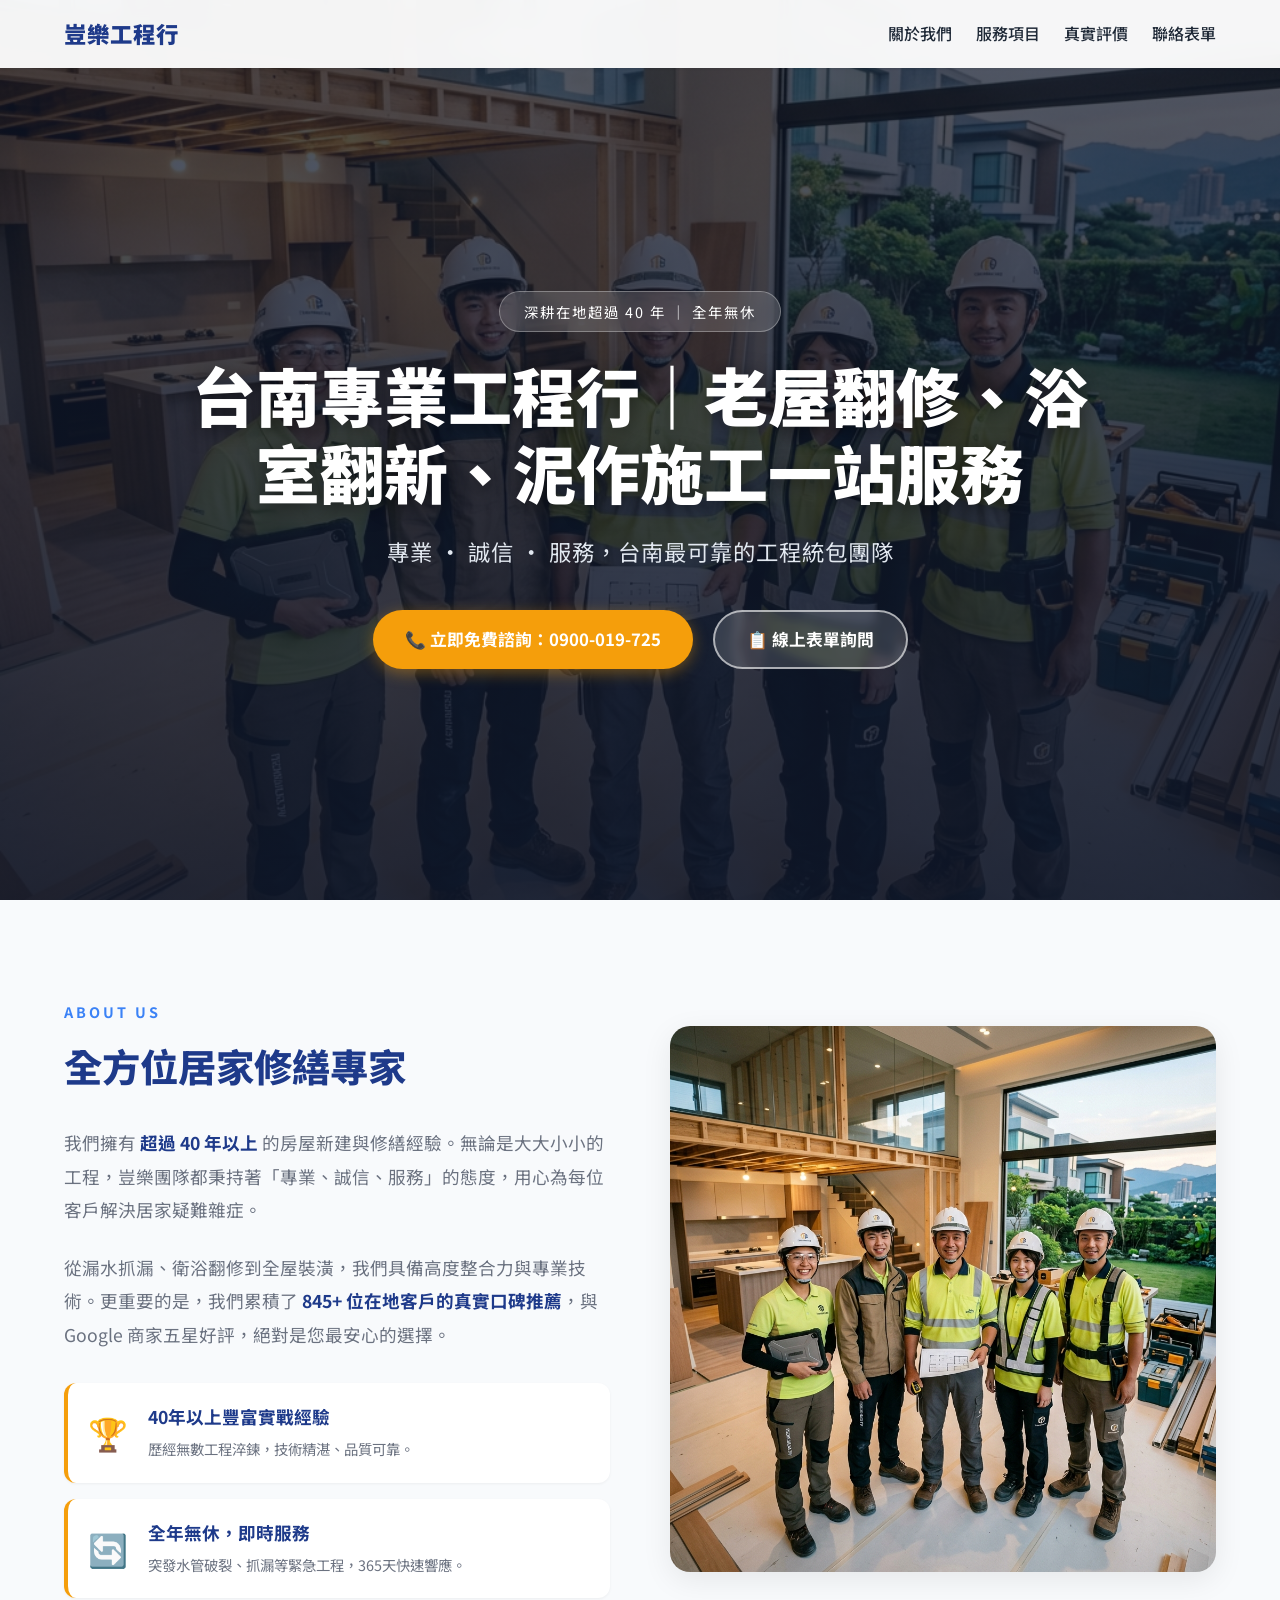
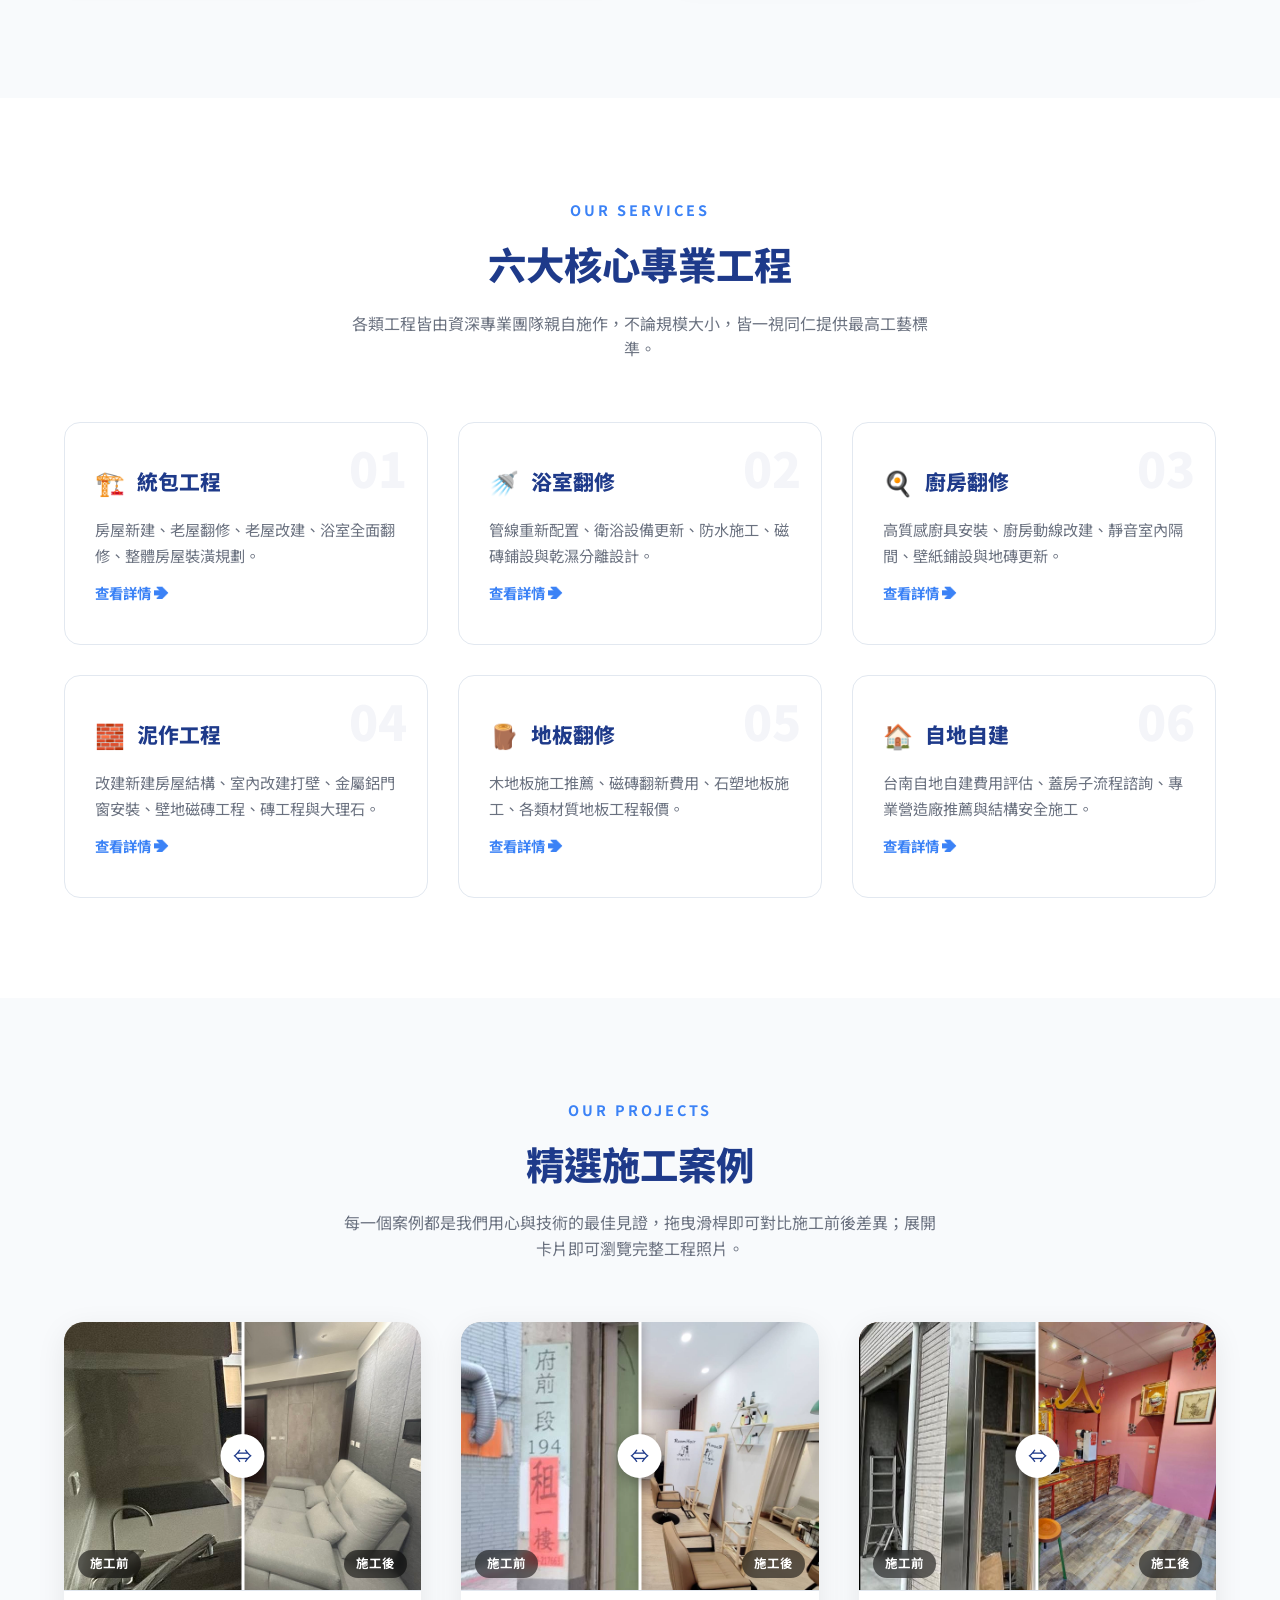
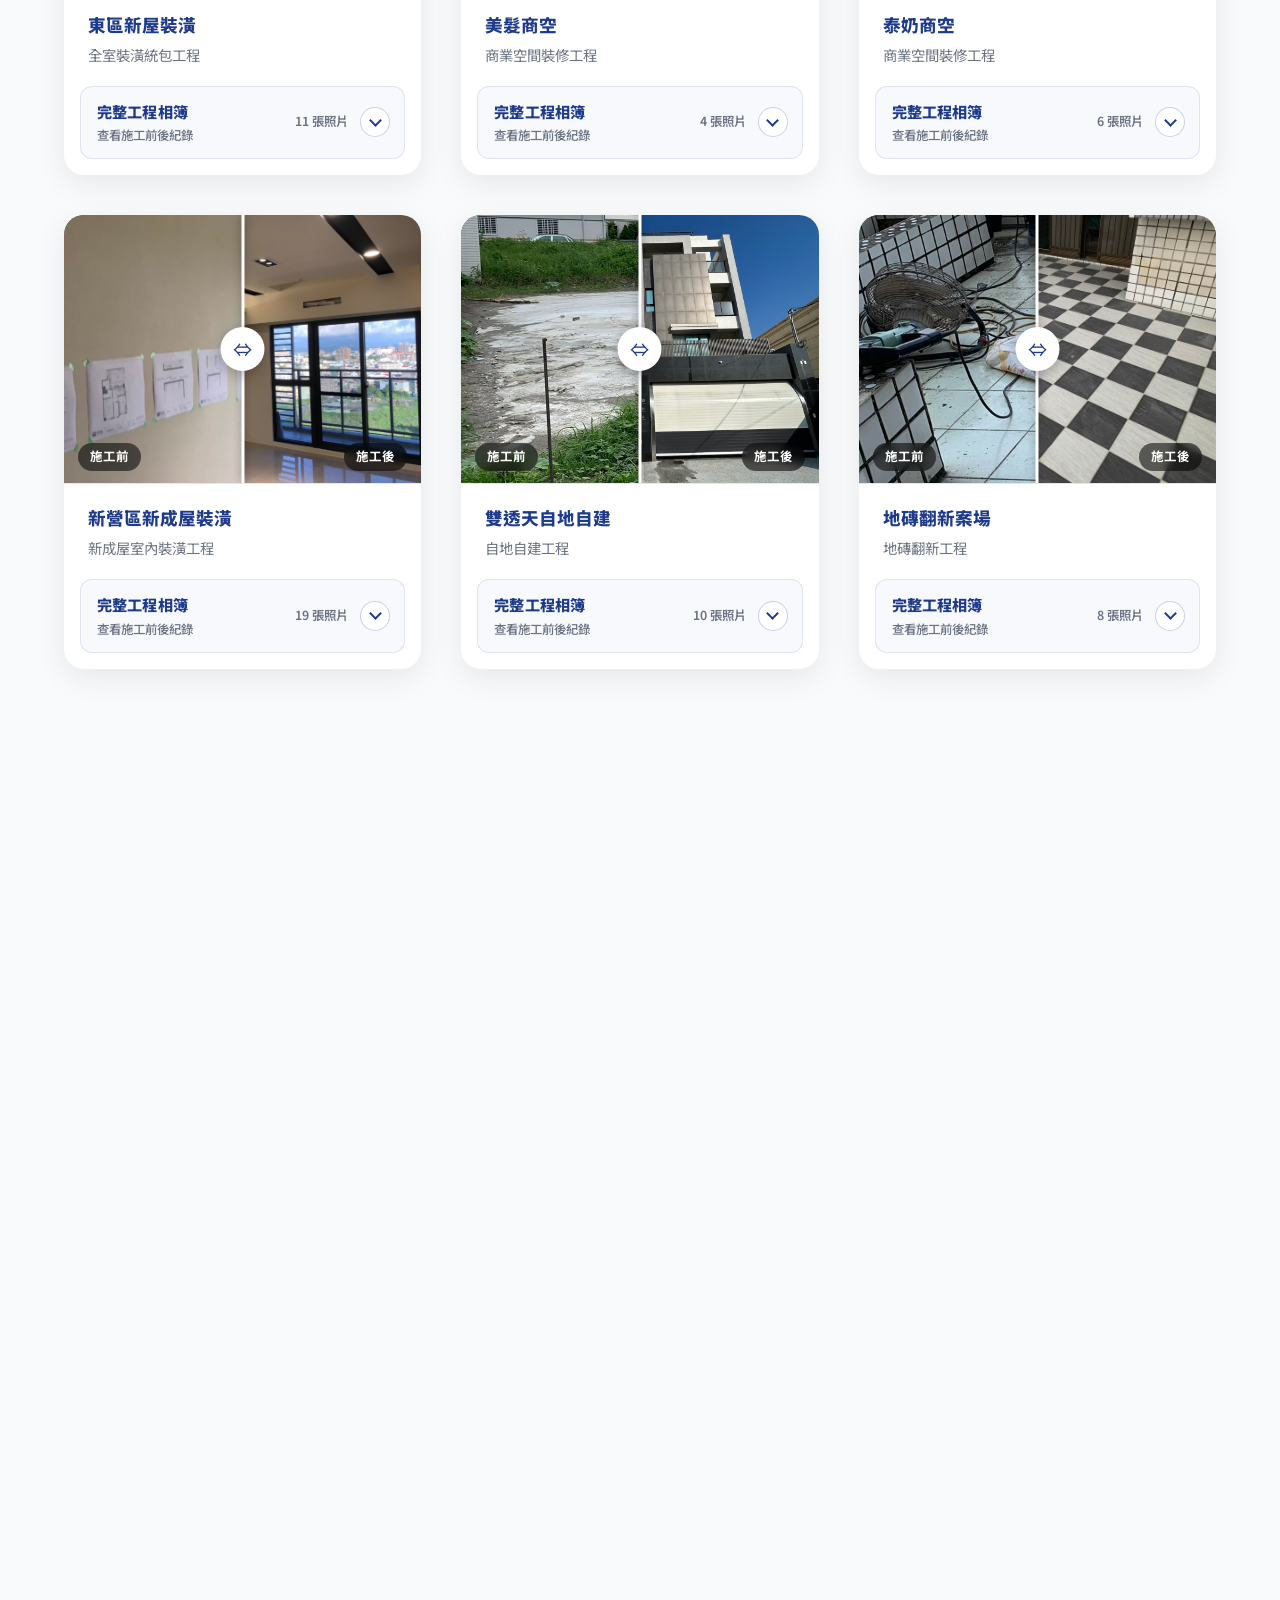
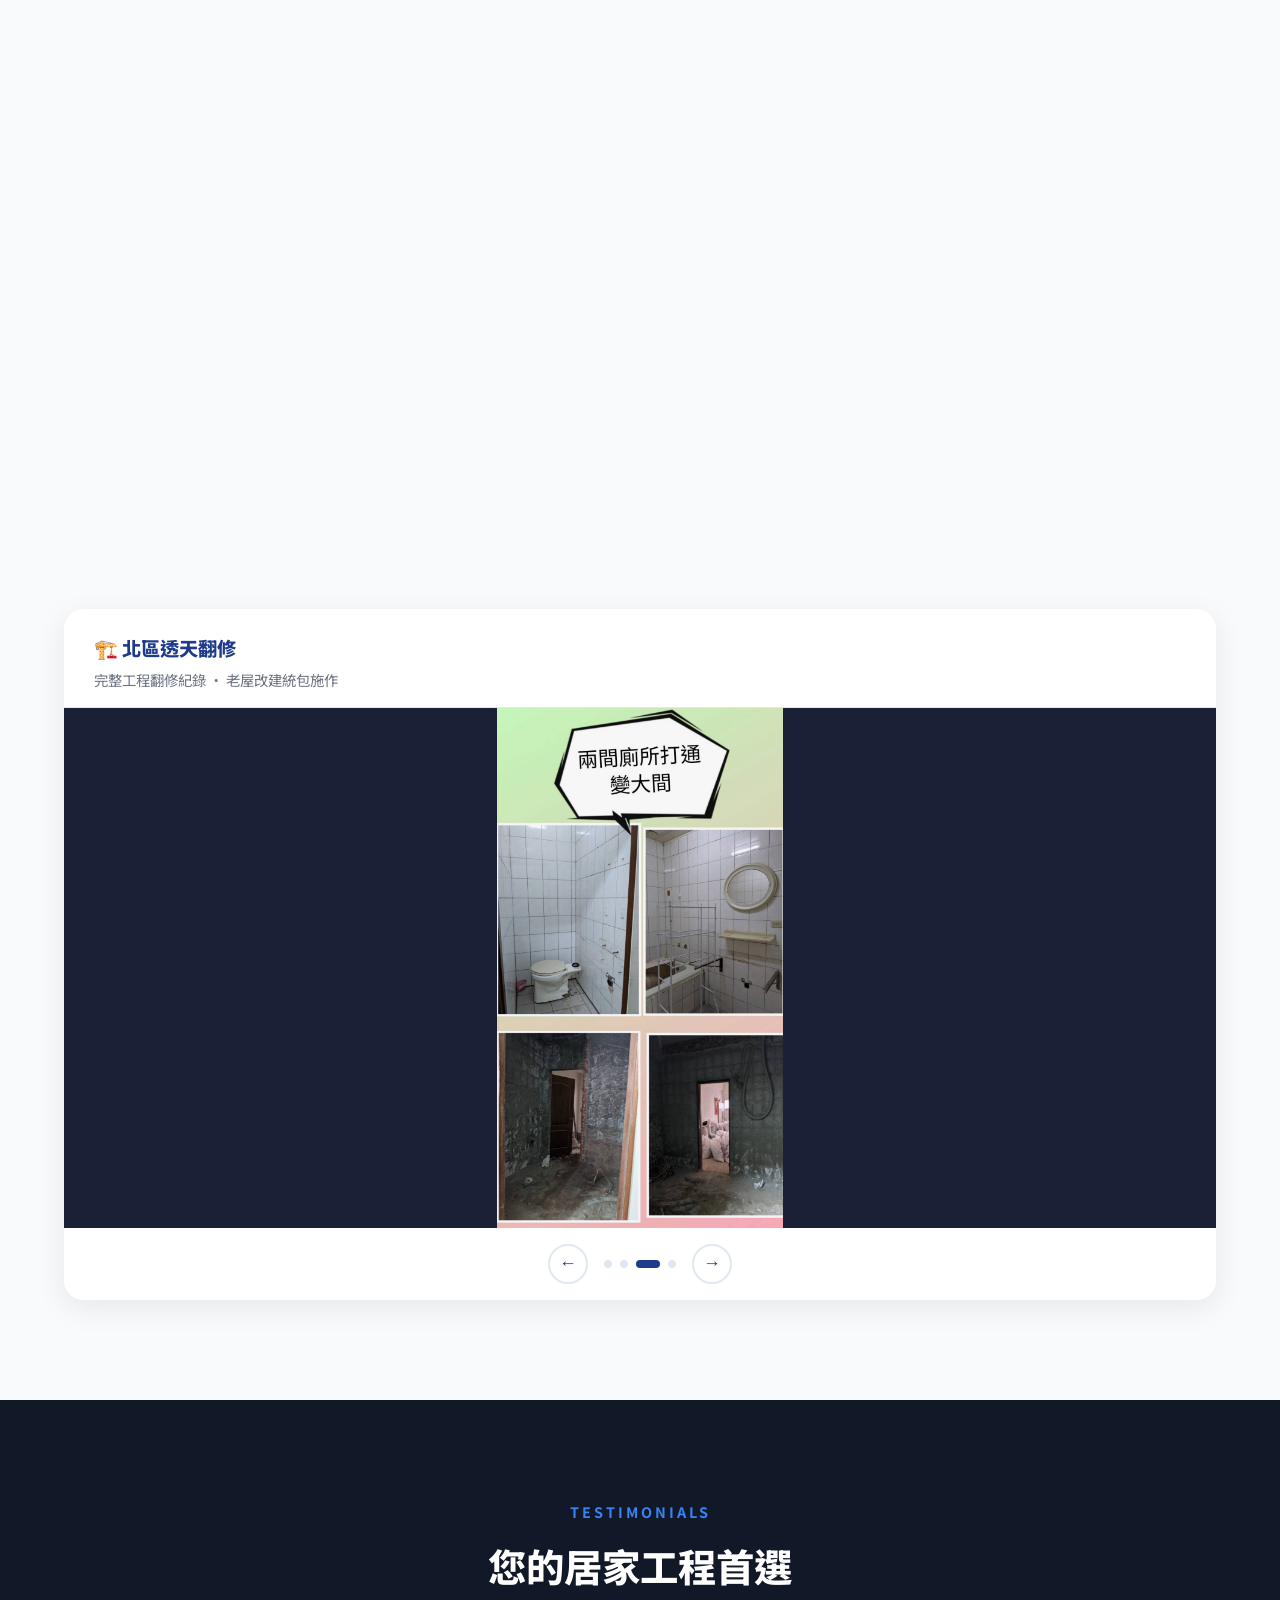
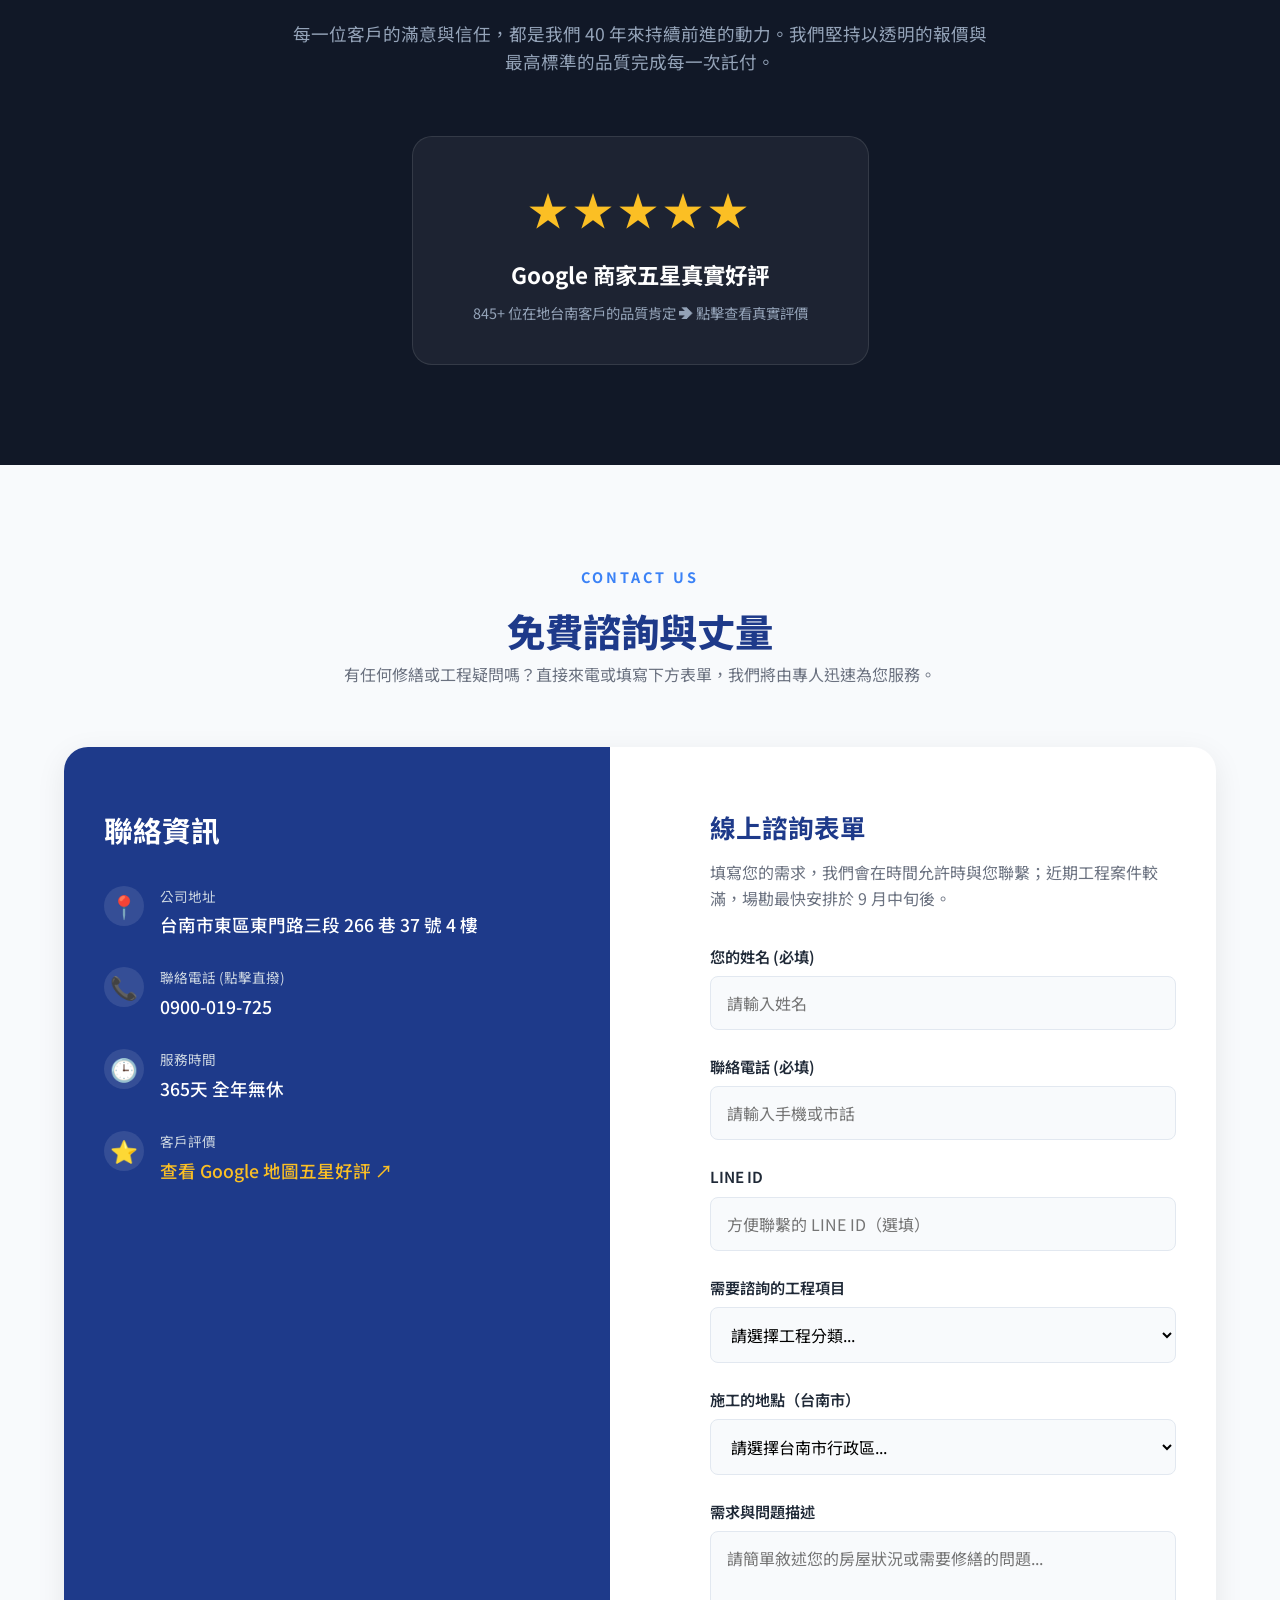
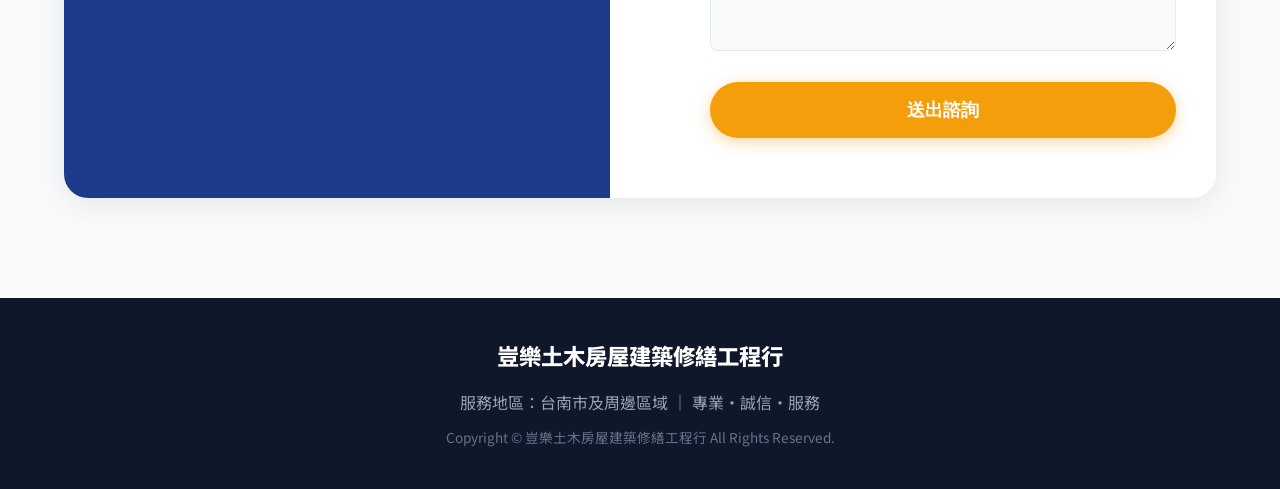
==== index.html @ 88c9af57 "feat(contact): 改用品牌化送出提示對話框" ====
<!DOCTYPE html>
<html lang="zh-TW">
<head>
  <!-- Google tag (gtag.js) -->
  <script async src="https://www.googletagmanager.com/gtag/js?id=G-RPTY6TW3ZX"></script>
  <script>
    window.dataLayer = window.dataLayer || [];
    function gtag(){dataLayer.push(arguments);}
    gtag('js', new Date());

    gtag('config', 'G-RPTY6TW3ZX');
    gtag('config', 'AW-18055428591');
  </script>
  <!-- 點選通話轉換追蹤函數 -->
  <script>
  function gtag_report_conversion(url) {
    var destination = typeof(url) !== 'undefined' ? url : '';
    var didNavigate = false;

    function navigate() {
      if (didNavigate || !destination) {
        return;
      }

      didNavigate = true;
      window.location = destination;
    }

    var fallbackTimer = setTimeout(navigate, 300);

    if (typeof gtag === 'function') {
      gtag('event', 'click_phone', {
        'event_category': 'Contact',
        'event_label': 'Phone Call'
      });
      gtag('event', 'conversion', {
          'send_to': 'AW-18055428591/sD1tCIH-5K4cEO_zv6FD',
          'value': 1.0,
          'currency': 'TWD',
          'event_callback': function () {
            clearTimeout(fallbackTimer);
            navigate();
          }
      });
    } else {
      navigate();
    }

    return false;
  }
  </script>
  <meta charset="UTF-8">
  <meta name="viewport" content="width=device-width, initial-scale=1.0">
  <title>豈樂土木房屋建築修繕工程行｜台南統包工程、水電、泥作、翻修推薦</title>
  <meta name="description" content="豈樂土木房屋建築修繕工程行在台南提供超過40年經驗的專業工程統包。涵蓋房屋新建、老屋翻修、水電裝修、泥作、木工、抓漏防水等服務。全年無休，誠信報價！">
  
  <!-- Preconnect and Google Fonts -->
  <link rel="preconnect" href="https://fonts.googleapis.com">
  <link rel="preconnect" href="https://fonts.gstatic.com" crossorigin>
  <link href="https://fonts.googleapis.com/css2?family=Inter:wght@400;600&family=Noto+Sans+TC:wght@400;500;700;900&display=swap" rel="stylesheet">
  
  <link rel="stylesheet" href="assets/css/style.css">
</head>
<body>

  <!-- 導覽列 -->
  <nav id="navbar">
    <div class="logo">豈樂工程行</div>
    <button class="nav-toggle" type="button" aria-label="切換導覽選單" aria-expanded="false" aria-controls="site-nav-links">
      <span></span>
      <span></span>
      <span></span>
    </button>
    <ul class="nav-links" id="site-nav-links">
      <li><a href="#about">關於我們</a></li>
      <li><a href="#services">服務項目</a></li>
      <li><a href="#reviews">真實評價</a></li>
      <li><a href="#contact">聯絡表單</a></li>
    </ul>
  </nav>

  <!-- 首屏主視覺 -->
  <header class="hero">
    <div class="hero-content">
      <div class="hero-badge fade-up">深耕在地超過 40 年 ｜ 全年無休</div>
      <h1 class="fade-up" style="transition-delay: 0.1s;">台南專業工程行｜老屋翻修、浴室翻新、泥作施工一站服務</h1>
      <p class="subtitle fade-up" style="transition-delay: 0.2s;">
        專業 · 誠信 · 服務，台南最可靠的工程統包團隊
      </p>
      <div class="hero-actions fade-up" style="transition-delay: 0.3s;">
        <a href="tel:0900019725" class="btn btn-primary" onclick="return gtag_report_conversion('tel:0900019725');">📞 立即免費諮詢：0900-019-725</a>
        <a href="#contact" class="btn btn-secondary">📋 線上表單詢問</a>
      </div>
    </div>
  </header>

  <!-- 關於我們 -->
  <section id="about" class="section">
    <div class="container about-wrap">
      <div class="about-text fade-up">
        <div class="section-header" style="text-align: left; margin-bottom: 30px;">
          <span class="tag">ABOUT US</span>
          <h2>全方位居家修繕專家</h2>
        </div>
        <p>
          我們擁有 <span class="highlight">超過 40 年以上</span> 的房屋新建與修繕經驗。無論是大大小小的工程，豈樂團隊都秉持著「專業、誠信、服務」的態度，用心為每位客戶解決居家疑難雜症。
        </p>
        <p>
          從漏水抓漏、衛浴翻修到全屋裝潢，我們具備高度整合力與專業技術。更重要的是，我們累積了 <span class="highlight">845+ 位在地客戶的真實口碑推薦</span>，與 Google 商家五星好評，絕對是您最安心的選擇。
        </p>
        
        <div class="trust-badges">
          <div class="trust-badge">
            <div class="trust-icon">🏆</div>
            <div class="trust-info">
              <h4>40年以上豐富實戰經驗</h4>
              <p>歷經無數工程淬鍊，技術精湛、品質可靠。</p>
            </div>
          </div>
          <div class="trust-badge">
            <div class="trust-icon">🔄</div>
            <div class="trust-info">
              <h4>全年無休，即時服務</h4>
              <p>突發水管破裂、抓漏等緊急工程，365天快速響應。</p>
            </div>
          </div>
        </div>
      </div>
      <div class="about-image fade-up" style="transition-delay: 0.2s; border-radius: 20px; overflow: hidden; box-shadow: var(--shadow-md); display: flex;">
        <!-- 我們可以延用 Hero 的圖片或是放施工示意圖 -->
        <img src="assets/hero_bg.png" alt="專業亞洲工程人員" style="width: 100%; height: auto; object-fit: cover;">
      </div>
    </div>
  </section>

  <!-- 服務項目 -->
  <section id="services" class="section services">
    <div class="container">
      <div class="section-header fade-up">
        <span class="tag">OUR SERVICES</span>
        <h2>六大核心專業工程</h2>
        <!-- SEO 語意標題：豈樂工程行 — 台南在地老屋翻新、浴室翻修、地板施工專家 -->
        <p class="sr-only">豈樂工程行 — 台南在地老屋翻新、浴室翻修、地板施工專家</p>
        <!-- 各服務類型 SEO H2（爬蟲可索引、螢幕閱讀器友善） -->
        <h2 class="sr-only">台南老屋翻新費用｜30年以上老屋改造估價</h2>
        <h2 class="sr-only">台南浴室翻修費用｜浴室翻修推薦工程行</h2>
        <h2 class="sr-only">廚房改裝費用｜廚房漏水維修｜台南到府服務</h2>
        <h2 class="sr-only">台南泥作工程費用｜防水施工、粉刷工程報價</h2>
        <h2 class="sr-only">木地板施工推薦｜磁磚翻新費用｜台南地板工程</h2>
        <h2 class="sr-only">台南自地自建費用｜蓋房子流程｜營造廠推薦</h2>
        <p style="color: var(--text-muted); max-width: 600px; margin: 16px auto 0;">各類工程皆由資深專業團隊親自施作，不論規模大小，皆一視同仁提供最高工藝標準。</p>
      </div>
      
      <div class="service-grid">
        <!-- Card 1 (老屋翻修) -->
        <a href="renovation.html" class="service-card fade-up" style="text-decoration: none;">
          <div class="service-number">01</div>
          <h3 class="service-title"><span class="service-icon">🏗️</span>統包工程</h3>
          <p class="service-desc">房屋新建、老屋翻修、老屋改建、浴室全面翻修、整體房屋裝潢規劃。</p>
          <p style="font-weight: 700; color: var(--primary-light); margin-top: 12px; font-size: 0.9rem;">查看詳情 ➔</p>
        </a>
        <!-- Card 2 (浴室翻修) -->
        <a href="bathroom.html" class="service-card fade-up" style="transition-delay: 0.1s; text-decoration: none;">
          <div class="service-number">02</div>
          <h3 class="service-title"><span class="service-icon">🚿</span>浴室翻修</h3>
          <p class="service-desc">管線重新配置、衛浴設備更新、防水施工、磁磚鋪設與乾濕分離設計。</p>
          <p style="font-weight: 700; color: var(--primary-light); margin-top: 12px; font-size: 0.9rem;">查看詳情 ➔</p>
        </a>
        <!-- Card 3 (廚房翻修) -->
        <a href="kitchen.html" class="service-card fade-up" style="transition-delay: 0.2s; text-decoration: none;">
          <div class="service-number">03</div>
          <h3 class="service-title"><span class="service-icon">🍳</span>廚房翻修</h3>
          <p class="service-desc">高質感廚具安裝、廚房動線改建、靜音室內隔間、壁紙鋪設與地磚更新。</p>
          <p style="font-weight: 700; color: var(--primary-light); margin-top: 12px; font-size: 0.9rem;">查看詳情 ➔</p>
        </a>
        <!-- Card 4 (泥作工程) -->
        <a href="masonry.html" class="service-card fade-up" style="text-decoration: none;">
          <div class="service-number">04</div>
          <h3 class="service-title"><span class="service-icon">🧱</span>泥作工程</h3>
          <p class="service-desc">改建新建房屋結構、室內改建打壁、金屬鋁門窗安裝、壁地磁磚工程、磚工程與大理石。</p>
          <p style="font-weight: 700; color: var(--primary-light); margin-top: 12px; font-size: 0.9rem;">查看詳情 ➔</p>
        </a>
        <!-- Card 5 (地板翻修) -->
        <a href="flooring.html" class="service-card fade-up" style="transition-delay: 0.1s; text-decoration: none;">
          <div class="service-number">05</div>
          <h3 class="service-title"><span class="service-icon">🪵</span>地板翻修</h3>
          <p class="service-desc">木地板施工推薦、磁磚翻新費用、石塑地板施工、各類材質地板工程報價。</p>
          <p style="font-weight: 700; color: var(--primary-light); margin-top: 12px; font-size: 0.9rem;">查看詳情 ➔</p>
        </a>
        <!-- Card 6 (自地自建) -->
        <a href="building.html" class="service-card fade-up" style="transition-delay: 0.2s; text-decoration: none;">
          <div class="service-number">06</div>
          <h3 class="service-title"><span class="service-icon">🏠</span>自地自建</h3>
          <p class="service-desc">台南自地自建費用評估、蓋房子流程諮詢、專業營造廠推薦與結構安全施工。</p>
          <p style="font-weight: 700; color: var(--primary-light); margin-top: 12px; font-size: 0.9rem;">查看詳情 ➔</p>
        </a>
      </div>
    </div>
  </section>

  <!-- 精選施工案例 -->
  <section id="portfolio" class="section portfolio-section">
    <div class="container">
      <div class="section-header fade-up">
        <span class="tag">OUR PROJECTS</span>
        <h2>精選施工案例</h2>
        <p style="color: var(--text-muted); max-width: 600px; margin: 16px auto 0;">每一個案例都是我們用心與技術的最佳見證，拖曳滑桿即可對比施工前後差異；展開卡片即可瀏覽完整工程照片。</p>
      </div>

      <!-- 施工前後比較器與完整工程相簿由 project-gallery.js 載入 -->
      <div class="portfolio-grid" id="portfolioCases"></div>

      <!-- 北區透天翻修 輪播 -->
      <div class="gallery-block fade-up">
        <div class="gallery-block-header">
          <h3>🏗️ 北區透天翻修</h3>
          <p>完整工程翻修紀錄 · 老屋改建統包施作</p>
        </div>
        <div class="carousel-track-wrap">
          <div class="carousel-track" id="carouselTrack">
            <img src="assets/北區透天翻修.JPG" alt="北區透天翻修 1">
            <img src="assets/北區透天翻修 (2).JPG" alt="北區透天翻修 2">
            <img src="assets/北區透天翻修 (3).JPG" alt="北區透天翻修 3">
            <img src="assets/北區透天翻修 (4).JPG" alt="北區透天翻修 4">
          </div>
        </div>
        <div class="carousel-controls">
          <button class="carousel-btn" id="carouselPrev" aria-label="上一張">&#8592;</button>
          <div class="carousel-dots" id="carouselDots">
            <div class="carousel-dot active" data-index="0"></div>
            <div class="carousel-dot" data-index="1"></div>
            <div class="carousel-dot" data-index="2"></div>
            <div class="carousel-dot" data-index="3"></div>
          </div>
          <button class="carousel-btn" id="carouselNext" aria-label="下一張">&#8594;</button>
        </div>
      </div>

    </div>
  </section>

  <!-- 第三方評價 -->
  <section id="reviews" class="section reviews">
    <div class="container">
      <div class="section-header fade-up">
        <span class="tag">TESTIMONIALS</span>
        <h2>您的居家工程首選</h2>
        <p>每一位客戶的滿意與信任，都是我們 40 年來持續前進的動力。我們堅持以透明的報價與最高標準的品質完成每一次託付。</p>
      </div>
      
      <a href="https://maps.app.goo.gl/oKbMAodU7fz2cE316" target="_blank" rel="noopener noreferrer" class="google-badge-large fade-up">
        <div class="stars">★★★★★</div>
        <div class="google-text">Google 商家五星真實好評</div>
        <div class="google-subtext">845+ 位在地台南客戶的品質肯定 ➔ 點擊查看真實評價</div>
      </a>
    </div>
  </section>

  <!-- 聯絡與表單 -->
  <section id="contact" class="section contact-section">
    <div class="container">
      <div class="section-header fade-up">
        <span class="tag">CONTACT US</span>
        <h2>免費諮詢與丈量</h2>
        <p style="color: var(--text-muted);">有任何修繕或工程疑問嗎？直接來電或填寫下方表單，我們將由專人迅速為您服務。</p>
      </div>
      
      <div class="contact-wrapper fade-up">
        <!-- 左側聯絡資訊 -->
        <div class="contact-info-panel">
          <h3>聯絡資訊</h3>
          
          <div class="contact-item">
            <div class="icon">📍</div>
            <div class="contact-item-text">
              <span>公司地址</span>
              <strong>台南市東區東門路三段 266 巷 37 號 4 樓</strong>
            </div>
          </div>
          
          <div class="contact-item">
            <div class="icon">📞</div>
            <div class="contact-item-text">
              <span>聯絡電話 (點擊直撥)</span>
              <strong><a href="tel:0900019725" style="color:#fff; text-decoration:none;" onclick="return gtag_report_conversion('tel:0900019725');">0900-019-725</a></strong>
            </div>
          </div>
          
          <div class="contact-item">
            <div class="icon">🕒</div>
            <div class="contact-item-text">
              <span>服務時間</span>
              <strong>365天 全年無休</strong>
            </div>
          </div>

          <div class="contact-item">
            <div class="icon">⭐</div>
            <div class="contact-item-text">
              <span>客戶評價</span>
              <strong><a href="https://maps.app.goo.gl/oKbMAodU7fz2cE316" target="_blank" style="color:#fbbf24; text-decoration:none;">查看 Google 地圖五星好評 ↗</a></strong>
            </div>
          </div>
        </div>
        
        <!-- 右側內嵌表單 -->
        <div class="contact-form-panel">
          <h3>線上諮詢表單</h3>
          <p>填寫您的需求，我們會在時間允許時與您聯繫；近期工程案件較滿，場勘最快安排於 9 月中旬後。</p>
          
          <form id="contactForm">
            <div class="form-group">
              <label for="name">您的姓名 (必填)</label>
              <input type="text" id="name" class="form-control" placeholder="請輸入姓名" required>
            </div>
            
            <div class="form-group">
              <label for="phone">聯絡電話 (必填)</label>
              <input type="tel" id="phone" class="form-control" placeholder="請輸入手機或市話" required>
            </div>

            <div class="form-group">
              <label for="lineId">LINE ID</label>
              <input type="text" id="lineId" class="form-control" placeholder="方便聯繫的 LINE ID（選填）">
            </div>
            
            <div class="form-group">
              <label for="serviceType">需要諮詢的工程項目</label>
              <select id="serviceType" class="form-control">
                <option value="">請選擇工程分類...</option>
                <option value="統包工程">統包工程 (新建/翻修)</option>
                <option value="水電工程">水電工程 (管線/衛浴)</option>
                <option value="泥作工程">泥作工程 (磁磚/打壁)</option>
                <option value="油漆工程">油漆粉刷/防水</option>
                <option value="木工裝潢">木工裝潢</option>
                <option value="地板工程">地板工程</option>
                <option value="自地自建">自地自建</option>
                <option value="鋼筋板模">鋼筋板模鷹架</option>
                <option value="拆除工程">拆除工程</option>
                <option value="其他">其他 / 不確定</option>
              </select>
            </div>
            
            <div class="form-group">
              <label for="location">施工的地點（台南市）</label>
              <select id="location" name="location" class="form-control">
                <option value="">請選擇台南市行政區...</option>
                <option value="中西區">中西區</option>
                <option value="東區">東區</option>
                <option value="南區">南區</option>
                <option value="北區">北區</option>
                <option value="安平區">安平區</option>
                <option value="安南區">安南區</option>
                <option value="永康區">永康區</option>
                <option value="仁德區">仁德區</option>
                <option value="歸仁區">歸仁區</option>
                <option value="關廟區">關廟區</option>
                <option value="龍崎區">龍崎區</option>
                <option value="新化區">新化區</option>
                <option value="新市區">新市區</option>
                <option value="安定區">安定區</option>
                <option value="善化區">善化區</option>
                <option value="大內區">大內區</option>
                <option value="山上區">山上區</option>
                <option value="玉井區">玉井區</option>
                <option value="楠西區">楠西區</option>
                <option value="南化區">南化區</option>
                <option value="左鎮區">左鎮區</option>
                <option value="麻豆區">麻豆區</option>
                <option value="佳里區">佳里區</option>
                <option value="西港區">西港區</option>
                <option value="七股區">七股區</option>
                <option value="將軍區">將軍區</option>
                <option value="學甲區">學甲區</option>
                <option value="北門區">北門區</option>
                <option value="官田區">官田區</option>
                <option value="六甲區">六甲區</option>
                <option value="下營區">下營區</option>
                <option value="柳營區">柳營區</option>
                <option value="鹽水區">鹽水區</option>
                <option value="新營區">新營區</option>
                <option value="後壁區">後壁區</option>
                <option value="白河區">白河區</option>
                <option value="東山區">東山區</option>
              </select>
            </div>

            <div class="form-group">
              <label for="message">需求與問題描述</label>
              <textarea id="message" class="form-control" placeholder="請簡單敘述您的房屋狀況或需要修繕的問題..."></textarea>
            </div>
            
            <button type="submit" class="btn btn-primary submit-btn">送出諮詢</button>
          </form>
        </div>
      </div>
    </div>
  </section>

  <dialog id="submissionNotice" class="submission-dialog" aria-labelledby="submissionNoticeTitle" aria-describedby="submissionNoticeLead submissionNoticeNote">
    <div class="submission-dialog-card">
      <div class="submission-dialog-icon" aria-hidden="true">✓</div>
      <div class="submission-dialog-content">
        <p class="submission-dialog-eyebrow">諮詢已送出</p>
        <h2 id="submissionNoticeTitle">謝謝您的詢問</h2>
        <p id="submissionNoticeLead" class="submission-dialog-lead">我們已收到您的需求，會在時間允許時回覆您。</p>

        <div class="submission-dialog-schedule">
          <span>場勘安排</span>
          <strong>最快 9 月中旬後</strong>
        </div>

        <p id="submissionNoticeNote" class="submission-dialog-note">近期工程案件較滿，若有緊急需求，歡迎直接來電詢問。</p>

        <a class="submission-dialog-phone" href="tel:0900019725">
          <span class="submission-dialog-phone-icon" aria-hidden="true">☎</span>
          <span class="submission-dialog-phone-copy">
            <small>緊急需求請來電</small>
            <strong>0900-019-725</strong>
          </span>
          <span class="submission-dialog-phone-arrow" aria-hidden="true">↗</span>
        </a>

        <button type="button" class="submission-dialog-close" autofocus>知道了，謝謝</button>
      </div>
    </div>
  </dialog>

  <!-- 頁尾 -->
  <footer>
    <div class="logo-bottom">豈樂土木房屋建築修繕工程行</div>
    <p style="margin-bottom: 12px;">服務地區：台南市及周邊區域 ｜ 專業・誠信・服務</p>
    <p style="font-size: 0.85rem; color: #64748b;">Copyright &copy; 豈樂土木房屋建築修繕工程行 All Rights Reserved.</p>
  </footer>

  <script src="assets/js/project-gallery.js"></script>
  <!-- 簡易滾動動畫 Script -->
  <script src="assets/js/main.js"></script>

</body>
</html>
---- assets/css/style.css ----
/* ── 設計系統與通用設定 ── */
:root {
  --primary: #1e3a8a;       /* 沉穩深藍 */
  --primary-light: #3b82f6; /* 清新亮藍 */
  --accent: #f59e0b;        /* 活力暖橘 */
  --accent-hover: #d97706;  /* 暖橘懸停 */
  --text-main: #1f2937;
  --text-muted: #6b7280;
  --bg-light: #f8fafc;
  --bg-white: #ffffff;
  --surface-border: #e2e8f0;
  --shadow-sm: 0 1px 3px rgba(0,0,0,0.05);
  --shadow-md: 0 8px 30px rgba(0,0,0,0.08);
  --transition: all 0.3s cubic-bezier(0.4, 0, 0.2, 1);
}

* { box-sizing: border-box; margin: 0; padding: 0; }

html {
  scroll-behavior: smooth;
}

body {
  font-family: 'Noto Sans TC', 'Inter', sans-serif;
  color: var(--text-main);
  background-color: var(--bg-light);
  line-height: 1.6;
  overflow-x: hidden;
}

/* ── 導覽列 ── */
nav {
  position: fixed;
  top: 0; left: 0; width: 100%;
  background: rgba(255, 255, 255, 0.95);
  backdrop-filter: blur(10px);
  box-shadow: var(--shadow-sm);
  z-index: 1000;
  padding: 16px 5%;
  display: flex;
  justify-content: space-between;
  align-items: center;
  flex-wrap: wrap;
  transition: var(--transition);
}

.logo {
  font-size: 1.4rem;
  font-weight: 900;
  color: var(--primary);
  letter-spacing: 1px;
}

.nav-links {
  display: flex;
  gap: 24px;
  list-style: none;
}

.nav-links a {
  text-decoration: none;
  color: var(--text-main);
  font-weight: 500;
  font-size: 1rem;
  transition: var(--transition);
}

.nav-links a:hover {
  color: var(--primary-light);
}

.nav-toggle {
  display: none;
  width: 44px;
  height: 44px;
  border: 1px solid var(--surface-border);
  border-radius: 12px;
  background: var(--bg-white);
  cursor: pointer;
  align-items: center;
  justify-content: center;
  gap: 4px;
  flex-direction: column;
  margin-left: auto;
}

.nav-toggle span {
  width: 18px;
  height: 2px;
  background: var(--primary);
  border-radius: 999px;
}

/* ── 按鈕共通樣式 ── */
.btn {
  display: inline-flex;
  align-items: center;
  justify-content: center;
  padding: 14px 32px;
  border-radius: 50px;
  font-size: 1.05rem;
  font-weight: 700;
  text-decoration: none;
  cursor: pointer;
  transition: var(--transition);
  border: none;
}

.btn-primary {
  background: var(--accent);
  color: #fff;
  box-shadow: 0 4px 15px rgba(245, 158, 11, 0.4);
}

.btn-primary:hover {
  background: var(--accent-hover);
  transform: translateY(-2px);
  box-shadow: 0 6px 20px rgba(245, 158, 11, 0.6);
}

.btn-secondary {
  background: rgba(255, 255, 255, 0.15);
  color: #fff;
  backdrop-filter: blur(5px);
  border: 2px solid rgba(255, 255, 255, 0.6);
}

.btn-secondary:hover {
  background: #fff;
  color: var(--primary);
  transform: translateY(-2px);
}

/* ── Hero 首屏主視覺 ── */
.hero {
  position: relative;
  min-height: 100vh;
  display: flex;
  align-items: center;
  justify-content: center;
  text-align: center;
  padding: 120px 20px 60px;
  background: linear-gradient(to bottom, rgba(15, 23, 42, 0.7), rgba(15, 23, 42, 0.9)),
              url('../hero_bg.png') center/cover no-repeat;
  color: #fff;
}

.hero-content {
  max-width: 900px;
  z-index: 2;
}

.hero-badge {
  display: inline-flex;
  background: rgba(255, 255, 255, 0.15);
  border: 1px solid rgba(255, 255, 255, 0.3);
  padding: 8px 24px;
  border-radius: 50px;
  font-size: 0.9rem;
  letter-spacing: 2px;
  margin-bottom: 24px;
  backdrop-filter: blur(10px);
}

.hero h1 {
  font-size: clamp(2.5rem, 5vw, 4rem);
  font-weight: 900;
  line-height: 1.2;
  margin-bottom: 24px;
  text-shadow: 0 4px 20px rgba(0,0,0,0.5);
}

.hero p.subtitle {
  font-size: clamp(1.1rem, 2vw, 1.4rem);
  font-weight: 400;
  color: #e2e8f0;
  margin-bottom: 40px;
  letter-spacing: 1px;
}

.hero-actions {
  display: flex;
  gap: 20px;
  justify-content: center;
  flex-wrap: wrap;
}

/* ── 區塊共用設定 ── */
.section {
  padding: 100px 5%;
}

.section-header {
  text-align: center;
  margin-bottom: 60px;
}

.section-header .tag {
  font-size: 0.9rem;
  color: var(--primary-light);
  font-weight: 700;
  letter-spacing: 3px;
  text-transform: uppercase;
  margin-bottom: 12px;
  display: block;
}

.section-header h2 {
  font-size: 2.4rem;
  font-weight: 800;
  color: var(--primary);
}

.container {
  max-width: 1200px;
  margin: 0 auto;
}

/* ── 關於我們 (About) ── */
.about-wrap {
  display: grid;
  grid-template-columns: 1fr 1fr;
  gap: 60px;
  align-items: center;
}

.about-text p {
  font-size: 1.1rem;
  line-height: 1.9;
  color: var(--text-muted);
  margin-bottom: 24px;
}

.highlight {
  font-weight: 700;
  color: var(--primary);
}

.trust-badges {
  display: flex;
  flex-direction: column;
  gap: 16px;
  margin-top: 32px;
}

.trust-badge {
  display: flex;
  align-items: center;
  padding: 20px;
  background: var(--bg-white);
  border-radius: 12px;
  box-shadow: var(--shadow-sm);
  border-left: 4px solid var(--accent);
  transition: var(--transition);
}

.trust-badge:hover {
  box-shadow: var(--shadow-md);
  transform: translateX(5px);
}

.trust-icon {
  font-size: 2rem;
  margin-right: 20px;
}

.trust-info h4 {
  font-size: 1.1rem;
  color: var(--primary);
  margin-bottom: 4px;
}

.trust-info p {
  font-size: 0.9rem;
  color: var(--text-muted);
  margin: 0;
}

/* ── 服務項目 (Services) ── */
.services {
  background: var(--bg-white);
}

.service-grid {
  display: grid;
  grid-template-columns: repeat(auto-fit, minmax(300px, 1fr));
  gap: 30px;
}

.service-card {
  background: var(--bg-white);
  border: 1px solid var(--surface-border);
  border-radius: 16px;
  padding: 40px 30px;
  position: relative;
  overflow: hidden;
  transition: var(--transition);
  cursor: default;
}

.service-card::after {
  content: '';
  position: absolute;
  bottom: 0; left: 0; width: 100%; height: 4px;
  background: var(--primary-light);
  transform: scaleX(0);
  transform-origin: right;
  transition: transform 0.4s ease;
}

.service-card:hover {
  box-shadow: var(--shadow-md);
  transform: translateY(-8px);
  border-color: transparent;
}

.service-card:hover::after {
  transform: scaleX(1);
  transform-origin: left;
}

.service-number {
  font-size: 3rem;
  font-weight: 900;
  color: rgba(30, 58, 138, 0.05); /* extremely faint primary color */
  position: absolute;
  top: 20px; right: 20px;
  line-height: 1;
}

.service-title {
  font-size: 1.3rem;
  font-weight: 800;
  color: var(--primary);
  margin-bottom: 16px;
  display: flex;
  align-items: center;
  gap: 12px;
}

.service-icon {
  font-size: 1.5rem;
}

.service-desc {
  color: var(--text-muted);
  font-size: 0.95rem;
  line-height: 1.7;
}

/* ── 第三方評價版塊 (Google Reviews) ── */
.reviews {
  background: #111827;
  color: #fff;
  text-align: center;
}

.reviews h2 {
  color: #fff;
  margin-bottom: 24px;
}

.reviews p {
  font-size: 1.1rem;
  color: #94a3b8;
  max-width: 700px;
  margin: 0 auto 40px;
}

.google-badge-large {
  display: inline-flex;
  flex-direction: column;
  align-items: center;
  background: rgba(255, 255, 255, 0.05);
  border: 1px solid rgba(255, 255, 255, 0.1);
  padding: 40px 60px;
  border-radius: 20px;
  text-decoration: none;
  transition: var(--transition);
}

.google-badge-large:hover {
  background: rgba(255, 255, 255, 0.1);
  transform: translateY(-5px);
  box-shadow: 0 20px 40px rgba(0,0,0,0.4);
}

.stars {
  color: #fbbf24;
  font-size: 2.5rem;
  letter-spacing: 5px;
  margin-bottom: 16px;
}

.google-text {
  font-size: 1.4rem;
  font-weight: 700;
  color: #fff;
}

.google-subtext {
  font-size: 0.9rem;
  color: #94a3b8;
  margin-top: 8px;
}

/* ── 聯絡與表單區塊 (Contact & Form) ── */
.contact-section {
  background: var(--bg-light);
}

.contact-wrapper {
  display: grid;
  grid-template-columns: 1fr 1fr;
  gap: 60px;
  background: var(--bg-white);
  border-radius: 24px;
  box-shadow: var(--shadow-md);
  overflow: hidden;
}

.contact-info-panel {
  background: var(--primary);
  color: #fff;
  padding: 60px 40px;
}

.contact-info-panel h3 {
  font-size: 1.8rem;
  margin-bottom: 32px;
}

.contact-item {
  display: flex;
  align-items: flex-start;
  margin-bottom: 28px;
  gap: 16px;
}

.contact-item .icon {
  font-size: 1.4rem;
  width: 40px; height: 40px;
  background: rgba(255, 255, 255, 0.1);
  display: flex; align-items: center; justify-content: center;
  border-radius: 50%;
}

.contact-item-text span {
  display: block;
  font-size: 0.85rem;
  color: #cbd5e1;
  margin-bottom: 4px;
}

.contact-item-text strong {
  font-size: 1.1rem;
  font-weight: 500;
  color: #fff;
}

.contact-form-panel {
  padding: 60px 40px;
}

.contact-form-panel h3 {
  font-size: 1.6rem;
  color: var(--primary);
  margin-bottom: 12px;
}

.contact-form-panel p {
  color: var(--text-muted);
  margin-bottom: 32px;
}

.form-group {
  margin-bottom: 24px;
}

.form-group label {
  display: block;
  font-weight: 600;
  font-size: 0.95rem;
  margin-bottom: 8px;
  color: var(--text-main);
}

.form-control {
  width: 100%;
  padding: 14px 16px;
  border: 1px solid var(--surface-border);
  border-radius: 8px;
  font-size: 1rem;
  font-family: inherit;
  transition: var(--transition);
  background: var(--bg-light);
}

.form-control:focus {
  outline: none;
  border-color: var(--primary-light);
  box-shadow: 0 0 0 3px rgba(59, 130, 246, 0.15);
  background: var(--bg-white);
}

textarea.form-control {
  resize: vertical;
  min-height: 120px;
}

.submit-btn {
  width: 100%;
  padding: 16px;
  font-size: 1.1rem;
}

/* ── 諮詢送出回饋 ── */
.submission-dialog {
  width: min(560px, calc(100% - 32px));
  max-width: none;
  margin: auto;
  padding: 0;
  border: 0;
  border-radius: 28px;
  background: transparent;
  color: var(--text-main);
  box-shadow: 0 24px 80px rgba(15, 23, 42, 0.28);
  overflow: visible;
}

.submission-dialog::backdrop {
  background: rgba(15, 23, 42, 0.68);
  backdrop-filter: blur(6px);
}

.submission-dialog-card {
  position: relative;
  display: grid;
  grid-template-columns: 72px 1fr;
  gap: 22px;
  padding: 40px 40px 36px;
  border: 1px solid rgba(30, 58, 138, 0.1);
  border-radius: 28px;
  background: var(--bg-white);
  overflow: hidden;
}

.submission-dialog-card::before {
  content: '';
  position: absolute;
  inset: 0 0 auto;
  height: 8px;
  background: linear-gradient(90deg, var(--primary), var(--primary-light), var(--accent));
}

.submission-dialog-icon {
  display: flex;
  align-items: center;
  justify-content: center;
  width: 64px;
  height: 64px;
  margin-top: 2px;
  border: 8px solid #fff7ed;
  border-radius: 50%;
  background: var(--accent);
  color: #fff;
  font-size: 1.7rem;
  font-weight: 900;
  line-height: 1;
  box-shadow: 0 8px 20px rgba(245, 158, 11, 0.28);
}

.submission-dialog-content {
  min-width: 0;
}

.submission-dialog-eyebrow {
  margin-bottom: 4px;
  color: var(--accent-hover);
  font-size: 0.85rem;
  font-weight: 800;
  letter-spacing: 0.08em;
}

.submission-dialog-content h2 {
  margin-bottom: 8px;
  color: var(--primary);
  font-size: 1.8rem;
  line-height: 1.25;
}

.submission-dialog-lead,
.submission-dialog-note {
  color: var(--text-muted);
  font-size: 0.98rem;
  line-height: 1.75;
}

.submission-dialog-schedule {
  display: flex;
  align-items: center;
  justify-content: space-between;
  gap: 16px;
  margin: 20px 0 16px;
  padding: 14px 16px;
  border: 1px solid rgba(245, 158, 11, 0.35);
  border-radius: 14px;
  background: #fffaf0;
}

.submission-dialog-schedule span {
  color: var(--text-muted);
  font-size: 0.9rem;
  font-weight: 700;
}

.submission-dialog-schedule strong {
  color: var(--accent-hover);
  font-size: 1.05rem;
}

.submission-dialog-note {
  margin-bottom: 14px;
}

.submission-dialog-phone {
  display: flex;
  align-items: center;
  gap: 12px;
  padding: 14px 16px;
  border-radius: 16px;
  background: var(--primary);
  color: #fff;
  text-decoration: none;
  box-shadow: 0 8px 18px rgba(30, 58, 138, 0.22);
  transition: var(--transition);
}

.submission-dialog-phone:hover {
  background: #172f73;
  transform: translateY(-2px);
  box-shadow: 0 12px 24px rgba(30, 58, 138, 0.28);
}

.submission-dialog-phone:focus-visible,
.submission-dialog-close:focus-visible {
  outline: 3px solid rgba(59, 130, 246, 0.35);
  outline-offset: 3px;
}

.submission-dialog-phone-icon {
  display: flex;
  align-items: center;
  justify-content: center;
  width: 36px;
  height: 36px;
  border-radius: 50%;
  background: rgba(255, 255, 255, 0.14);
  color: #fbbf24;
  font-size: 1.1rem;
}

.submission-dialog-phone-copy {
  display: flex;
  flex-direction: column;
  line-height: 1.2;
}

.submission-dialog-phone-copy small {
  color: #bfdbfe;
  font-size: 0.75rem;
  margin-bottom: 3px;
}

.submission-dialog-phone-copy strong {
  font-size: 1.2rem;
  letter-spacing: 0.04em;
}

.submission-dialog-phone-arrow {
  margin-left: auto;
  color: #fbbf24;
  font-size: 1.4rem;
}

.submission-dialog-close {
  width: 100%;
  margin-top: 16px;
  padding: 13px 16px;
  border: 1px solid var(--surface-border);
  border-radius: 14px;
  background: var(--bg-white);
  color: var(--primary);
  font: inherit;
  font-weight: 800;
  cursor: pointer;
  transition: var(--transition);
}

.submission-dialog-close:hover {
  border-color: var(--primary-light);
  background: #eff6ff;
}

/* ── 頁尾 (Footer) ── */
footer {
  background: #0f172a;
  padding: 40px 20px;
  text-align: center;
  color: #94a3b8;
}

footer .logo-bottom {
  font-size: 1.4rem;
  font-weight: 800;
  color: #fff;
  margin-bottom: 16px;
}

/* ── 區段動畫 ── */
.fade-up {
  opacity: 0;
  transform: translateY(30px);
  transition: opacity 0.8s ease-out, transform 0.8s ease-out;
}
.fade-up.visible {
  opacity: 1;
  transform: translateY(0);
}

/* ── RWD 響應式 ── */
@media (max-width: 900px) {
  .about-wrap, .contact-wrapper {
    grid-template-columns: 1fr;
  }

  .nav-toggle {
    display: inline-flex;
  }

  .nav-links {
    display: none;
    width: 100%;
    flex-direction: column;
    gap: 12px;
    padding-top: 16px;
  }

  #navbar.nav-open .nav-links {
    display: flex;
  }
}

@media (max-width: 600px) {
  .hero { padding-top: 100px; padding-bottom: 40px; }
  .contact-info-panel, .contact-form-panel { padding: 40px 20px; }
  .section { padding: 60px 5%; }
}

/* ── 施工案例 (Portfolio) ── */
.portfolio-section {
  background: var(--bg-light);
}

.portfolio-grid {
  display: grid;
  grid-template-columns: repeat(auto-fit, minmax(320px, 1fr));
  gap: 40px;
  margin-bottom: 60px;
}

.portfolio-item {
  background: var(--bg-white);
  border-radius: 20px;
  overflow: hidden;
  box-shadow: var(--shadow-md);
  transition: var(--transition);
}

.portfolio-item:hover {
  transform: translateY(-6px);
  box-shadow: 0 16px 40px rgba(0,0,0,0.12);
}

/* Before/After 比較器 */
.compare-wrapper {
  position: relative;
  user-select: none;
}

.compare-container {
  position: relative;
  width: 100%;
  overflow: hidden;
  aspect-ratio: 4 / 3;
  cursor: col-resize;
}

.compare-container .img-before {
  display: block;
  width: 100%;
  height: 100%;
  object-fit: cover;
  position: absolute;
  top: 0; left: 0;
}

.compare-container .img-after-wrap {
  position: absolute;
  top: 0; left: 0;
  height: 100%;
  width: 50%;
  overflow: hidden;
  transition: none;
}

.compare-container .img-after-wrap img {
  display: block;
  width: 100vw;
  max-width: 800px;
  height: 100%;
  object-fit: cover;
  object-position: left center;
}

.compare-divider {
  position: absolute;
  top: 0;
  left: 50%;
  width: 3px;
  height: 100%;
  background: #fff;
  transform: translateX(-50%);
  box-shadow: 0 0 8px rgba(0,0,0,0.4);
  transition: none;
  z-index: 10;
  border: 0;
  padding: 0;
  cursor: col-resize;
  touch-action: none;
}

.compare-handle {
  position: absolute;
  top: 50%;
  left: 50%;
  transform: translate(-50%, -50%);
  width: 44px;
  height: 44px;
  border-radius: 50%;
  background: #fff;
  box-shadow: 0 4px 16px rgba(0,0,0,0.3);
  display: flex;
  align-items: center;
  justify-content: center;
  font-size: 1.2rem;
  color: var(--primary);
  cursor: col-resize;
  transition: transform 0.2s ease;
}

.compare-handle:hover {
  transform: translate(-50%, -50%) scale(1.15);
}

.compare-labels {
  position: absolute;
  bottom: 12px;
  left: 0; right: 0;
  display: flex;
  justify-content: space-between;
  pointer-events: none;
  z-index: 20;
  padding: 0 14px;
}

.compare-labels span {
  background: rgba(0,0,0,0.55);
  color: #fff;
  font-size: 0.78rem;
  font-weight: 700;
  letter-spacing: 1px;
  padding: 4px 12px;
  border-radius: 20px;
  backdrop-filter: blur(4px);
}

.portfolio-info {
  padding: 20px 24px;
  border-top: 1px solid var(--surface-border);
}

.portfolio-info h3 {
  font-size: 1.1rem;
  font-weight: 800;
  color: var(--primary);
  margin-bottom: 4px;
}

.portfolio-info p {
  font-size: 0.9rem;
  color: var(--text-muted);
  margin: 0;
}

/* 每個案件的完整工程相簿 */
.case-gallery {
  padding: 0 16px 16px;
}

.case-gallery-summary {
  display: flex;
  align-items: center;
  justify-content: space-between;
  min-height: 64px;
  gap: 16px;
  padding: 12px 14px 12px 16px;
  border: 1px solid rgba(35, 69, 137, 0.12);
  border-radius: 12px;
  background: #f7f9fd;
  color: var(--primary);
  cursor: pointer;
  list-style: none;
  transition: background 0.2s ease, border-color 0.2s ease, transform 0.2s ease;
}

.case-gallery-summary::-webkit-details-marker {
  display: none;
}

.case-gallery-summary:hover {
  border-color: rgba(35, 69, 137, 0.25);
  background: #f1f5fc;
  transform: translateY(-1px);
}

.case-gallery[open] .case-gallery-summary {
  border-color: rgba(35, 69, 137, 0.2);
  border-radius: 12px 12px 8px 8px;
  background: rgba(35, 69, 137, 0.06);
}

.case-gallery-copy {
  display: grid;
  gap: 3px;
  min-width: 0;
}

.case-gallery-title {
  font-size: 0.95rem;
  font-weight: 800;
  letter-spacing: 0.01em;
}

.case-gallery-subtitle {
  color: var(--text-muted);
  font-size: 0.78rem;
  font-weight: 500;
}

.case-gallery-meta {
  display: inline-flex;
  align-items: center;
  gap: 12px;
  flex-shrink: 0;
}

.case-photo-count {
  color: var(--text-muted);
  font-size: 0.78rem;
  font-weight: 600;
}

.case-gallery-toggle {
  position: relative;
  display: inline-flex;
  width: 30px;
  height: 30px;
  align-items: center;
  justify-content: center;
  border: 1px solid rgba(35, 69, 137, 0.24);
  border-radius: 50%;
  background: var(--bg-white);
  transition: transform 0.2s ease, background 0.2s ease;
}

.case-gallery-toggle::before {
  width: 7px;
  height: 7px;
  border-right: 2px solid var(--primary);
  border-bottom: 2px solid var(--primary);
  content: '';
  transform: translateY(-2px) rotate(45deg);
}

.case-gallery[open] .case-gallery-toggle {
  background: var(--primary);
  transform: rotate(180deg);
}

.case-gallery[open] .case-gallery-toggle::before {
  border-color: #fff;
}

.case-photo-grid {
  display: grid;
  grid-template-columns: repeat(2, minmax(0, 1fr));
  gap: 10px;
  margin-top: 10px;
  padding: 12px;
  border: 1px solid rgba(35, 69, 137, 0.08);
  border-radius: 10px;
  background: #fbfcfe;
}

.case-photo {
  margin: 0;
  overflow: hidden;
  border-radius: 10px;
  background: var(--bg-light);
}

.case-photo img {
  display: block;
  width: 100%;
  aspect-ratio: 1 / 1;
  object-fit: cover;
}

.case-photo figcaption {
  padding: 6px 8px;
  color: var(--text-muted);
  font-size: 0.75rem;
}

@media (max-width: 420px) {
  .case-photo-grid {
    grid-template-columns: 1fr;
  }
}

/* 北區透天翻修 輪播 */
.gallery-block {
  background: var(--bg-white);
  border-radius: 20px;
  box-shadow: var(--shadow-md);
  overflow: hidden;
}

.gallery-block-header {
  padding: 24px 30px 16px;
  border-bottom: 1px solid var(--surface-border);
}

.gallery-block-header h3 {
  font-size: 1.2rem;
  font-weight: 800;
  color: var(--primary);
  margin-bottom: 4px;
}

.gallery-block-header p {
  font-size: 0.9rem;
  color: var(--text-muted);
  margin: 0;
}

.carousel-track-wrap {
  position: relative;
  overflow: hidden;
}

.carousel-track {
  display: flex;
  transition: transform 0.5s cubic-bezier(0.4, 0, 0.2, 1);
}

.carousel-track-wrap {
  background: #1a2035;
}

.carousel-track img {
  min-width: 100%;
  height: 520px;
  object-fit: contain;
  object-position: center;
  display: block;
  background: #1a2035;
}

.carousel-controls {
  display: flex;
  align-items: center;
  justify-content: center;
  gap: 16px;
  padding: 16px;
  background: var(--bg-white);
}

.carousel-btn {
  width: 40px;
  height: 40px;
  border-radius: 50%;
  border: 2px solid var(--surface-border);
  background: var(--bg-white);
  color: var(--primary);
  font-size: 1.1rem;
  cursor: pointer;
  transition: var(--transition);
  display: flex;
  align-items: center;
  justify-content: center;
}

.carousel-btn:hover {
  background: var(--primary);
  color: #fff;
  border-color: var(--primary);
}

.carousel-dots {
  display: flex;
  gap: 8px;
}

.carousel-dot {
  width: 8px;
  height: 8px;
  border-radius: 50%;
  background: var(--surface-border);
  cursor: pointer;
  transition: var(--transition);
}

.carousel-dot.active {
  background: var(--primary);
  width: 24px;
  border-radius: 4px;
}

@media (max-width: 600px) {
  .compare-container { aspect-ratio: 1 / 1; }
  .carousel-track img { height: 420px; }

  .submission-dialog-card {
    grid-template-columns: 1fr;
    gap: 16px;
    padding: 34px 24px 24px;
  }

  .submission-dialog-icon {
    width: 56px;
    height: 56px;
    border-width: 6px;
    font-size: 1.45rem;
  }

  .submission-dialog-content h2 {
    font-size: 1.55rem;
  }

  .submission-dialog-schedule {
    align-items: flex-start;
    flex-direction: column;
    gap: 2px;
  }
}

/* ── 無障礙隱藏 (SEO 可見、視覺隱藏) ── */
.sr-only {
  position: absolute;
  width: 1px;
  height: 1px;
  padding: 0;
  margin: -1px;
  overflow: hidden;
  clip: rect(0, 0, 0, 0);
  white-space: nowrap;
  border: 0;
}
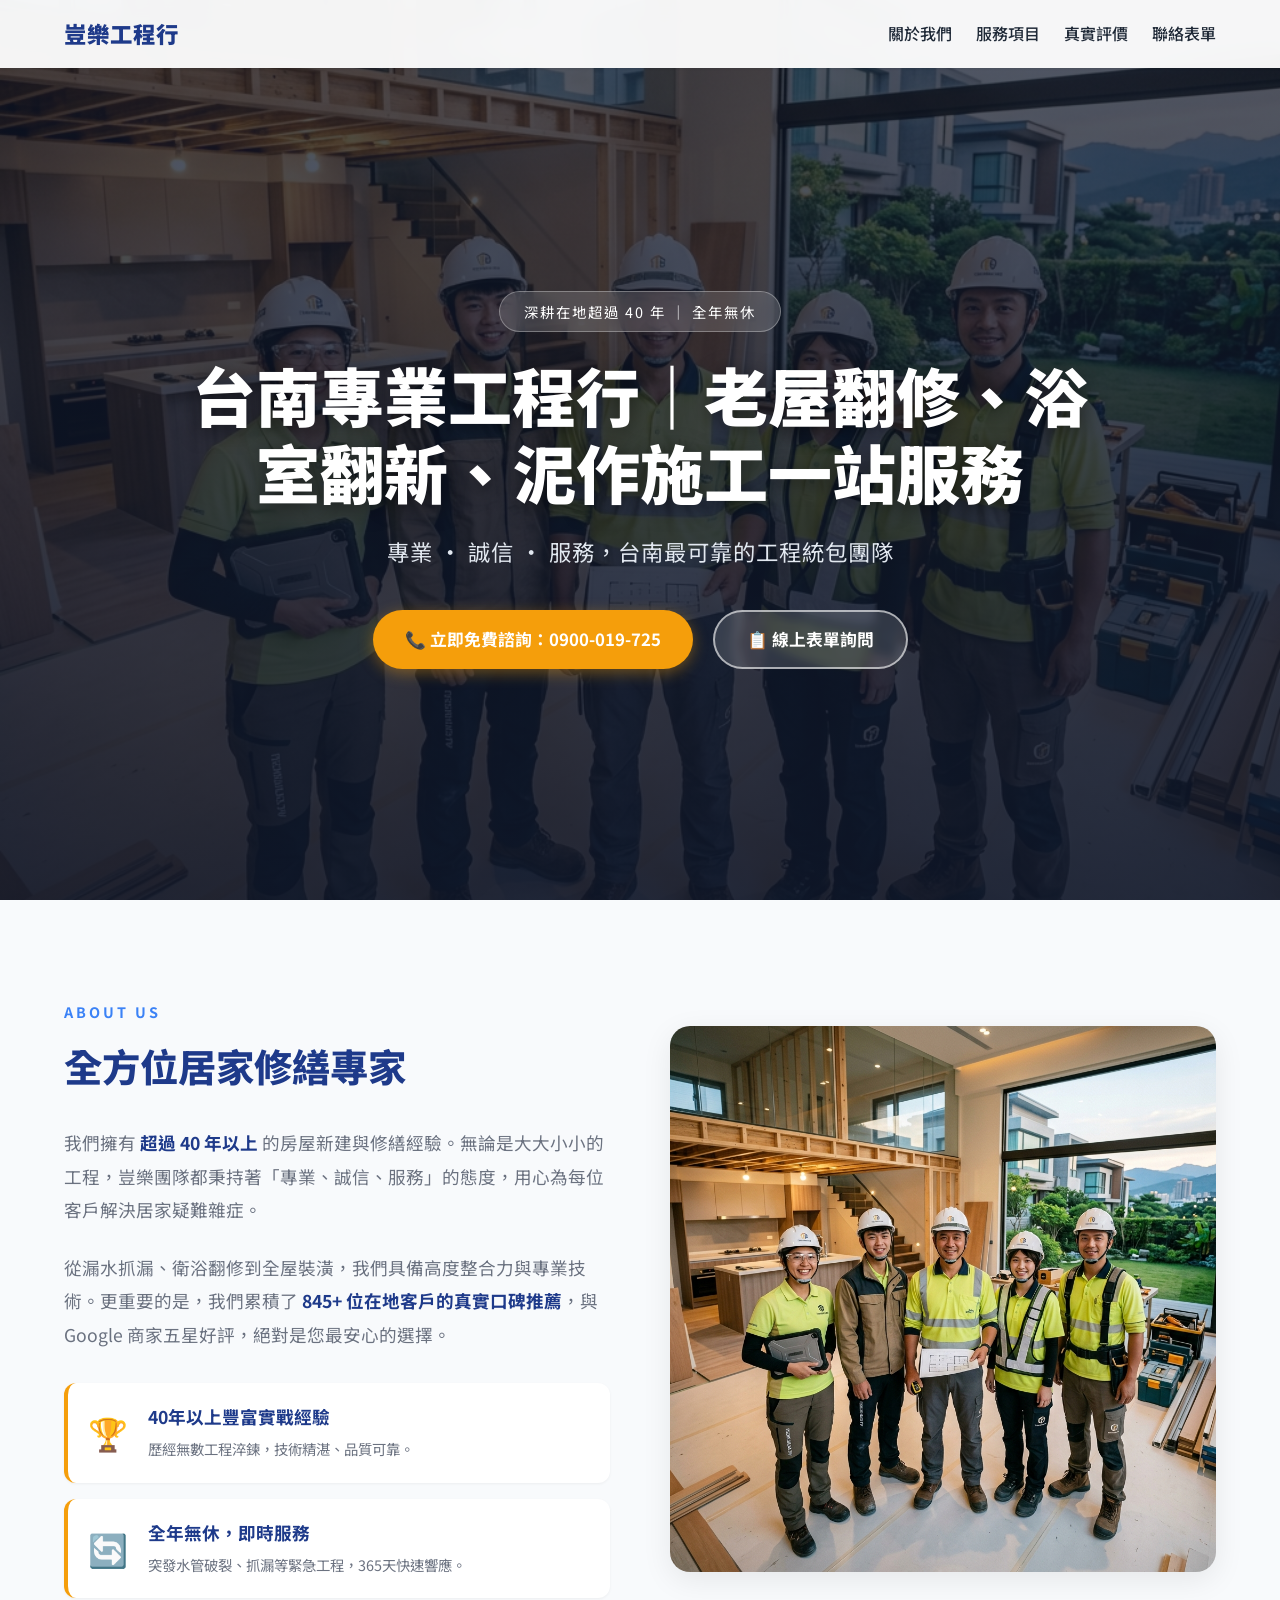
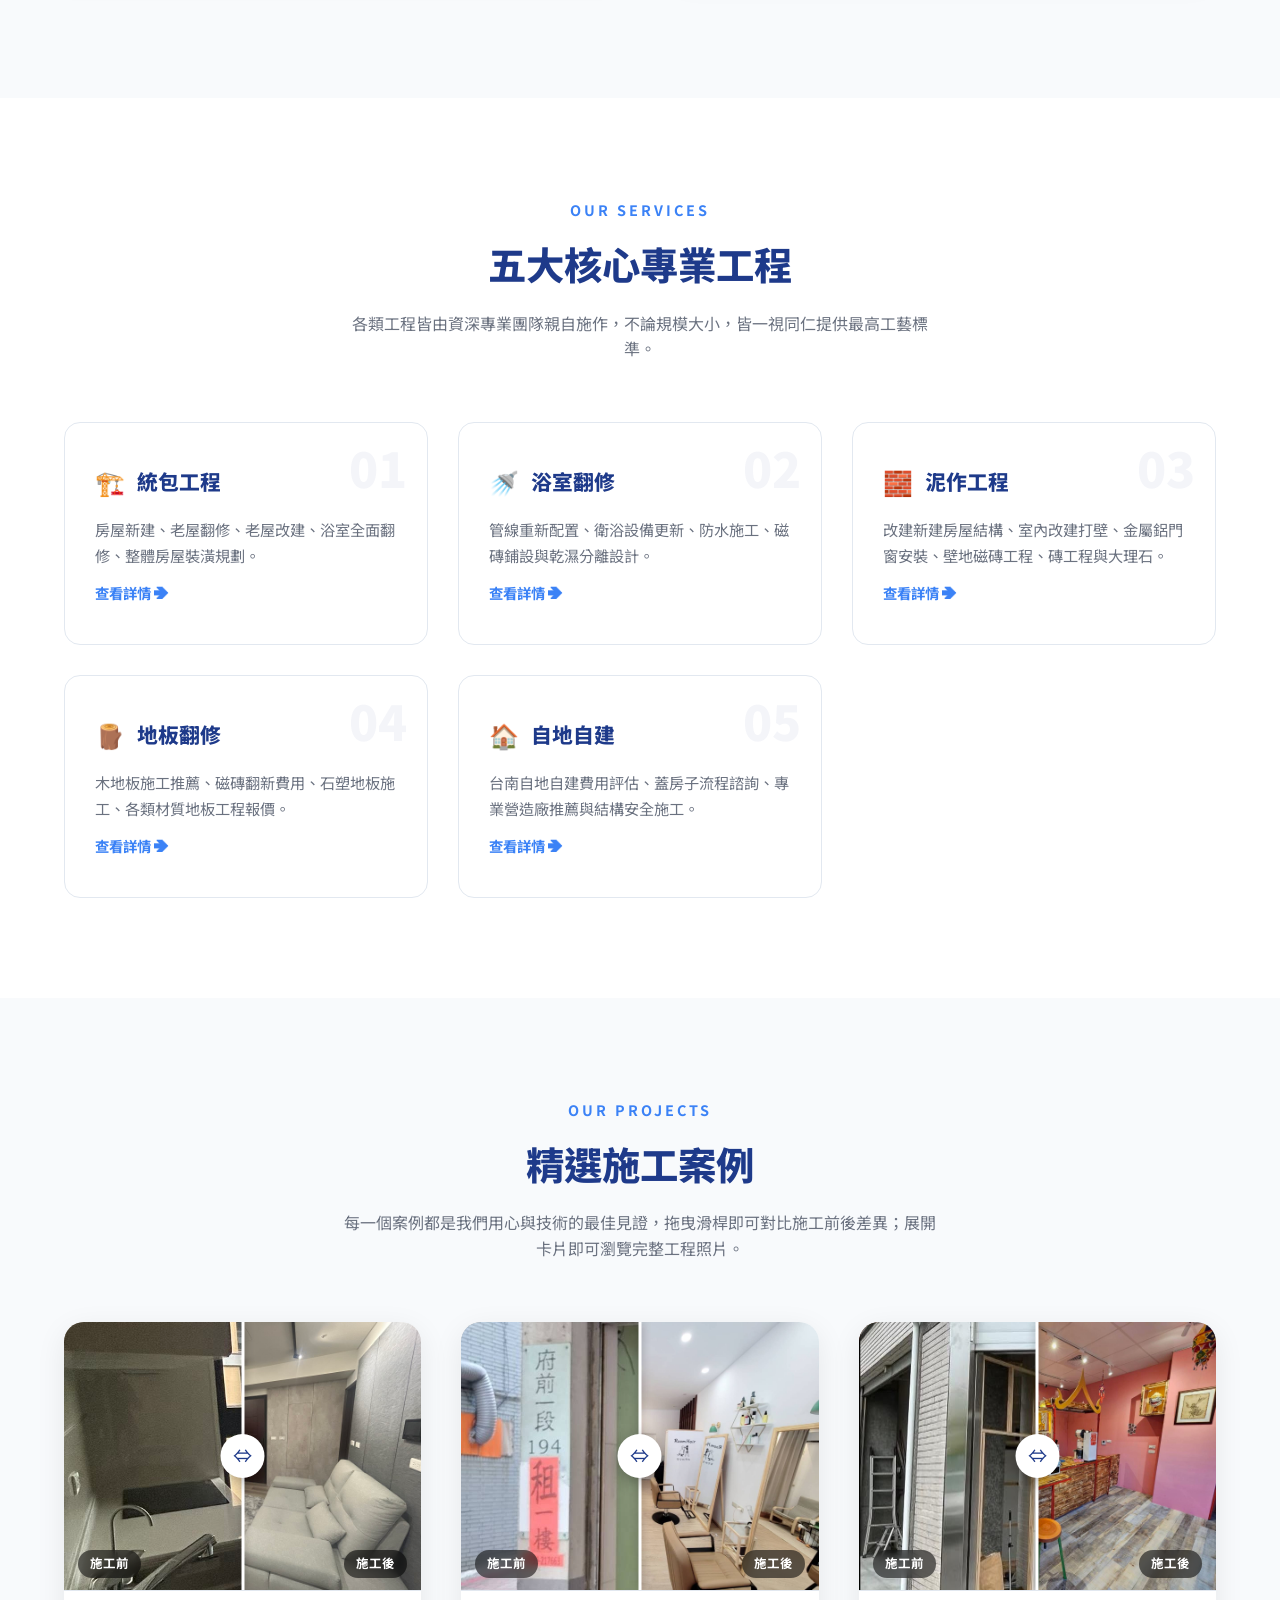
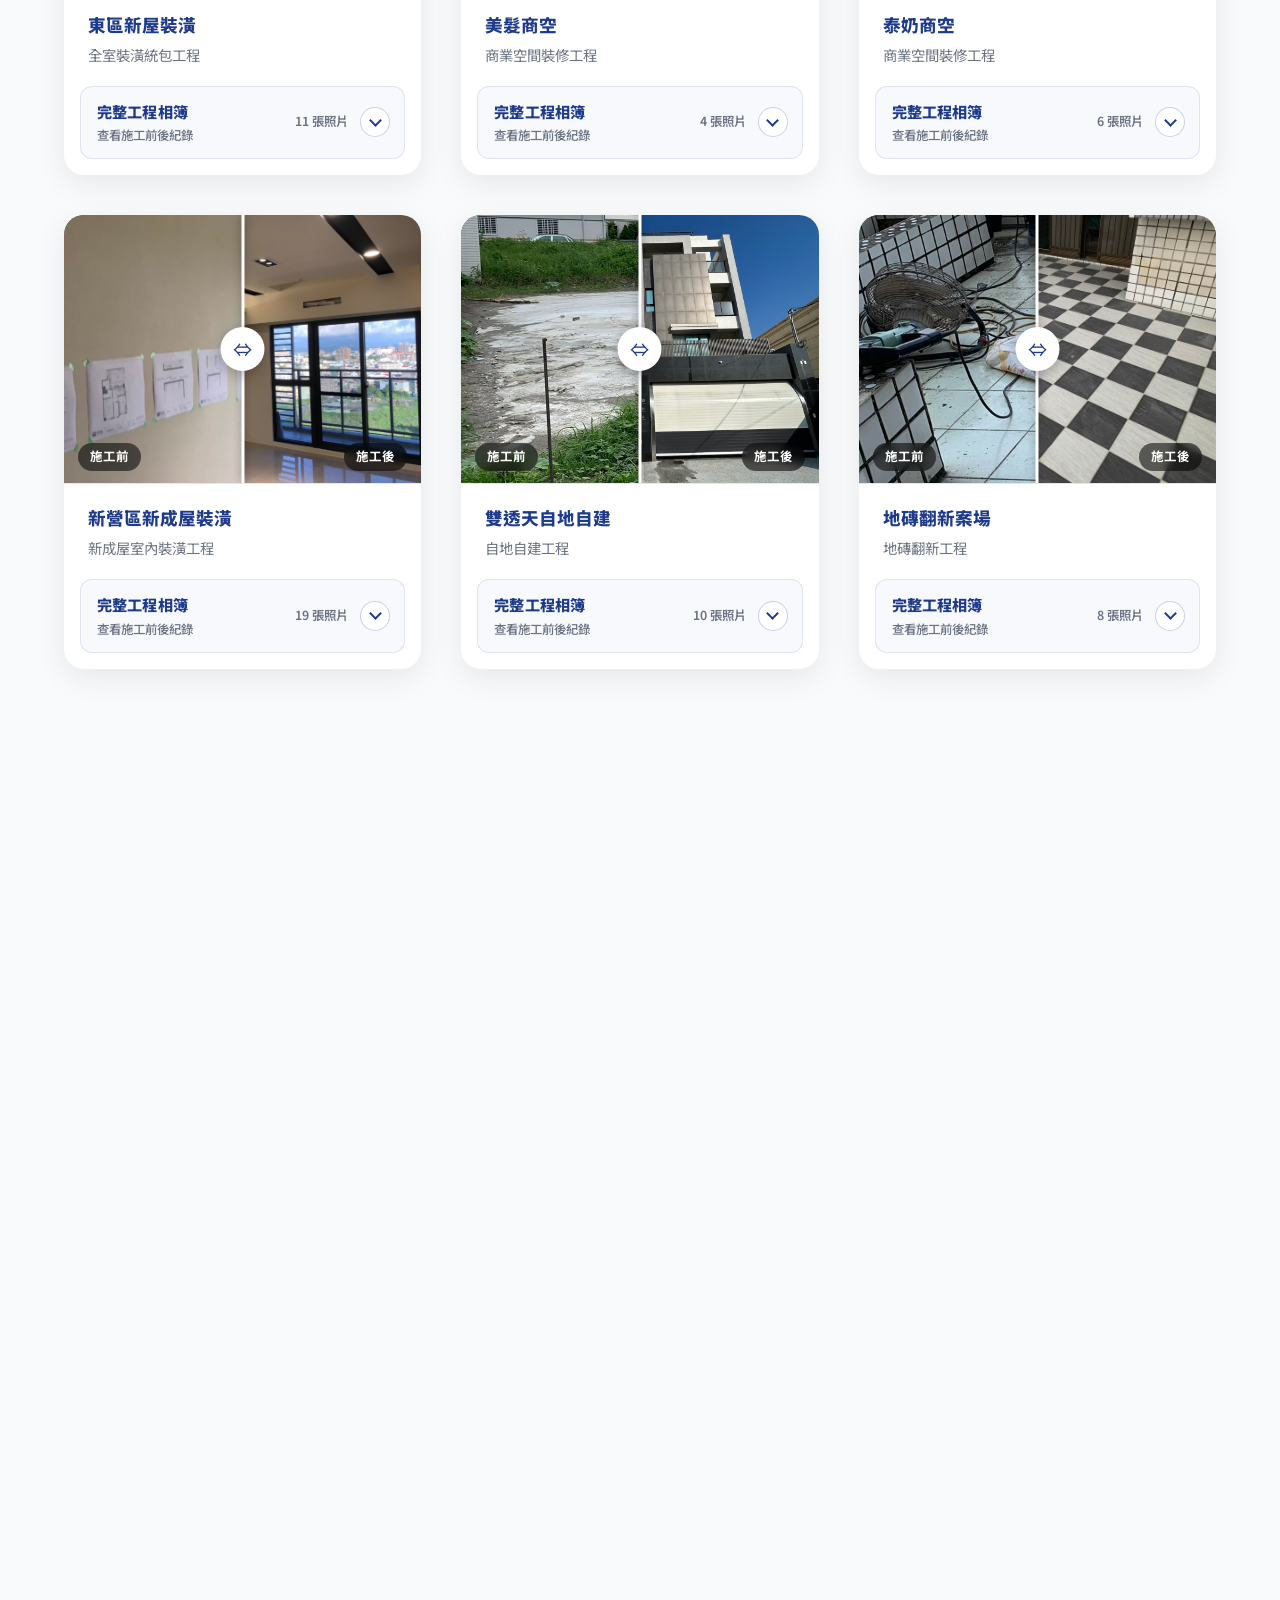
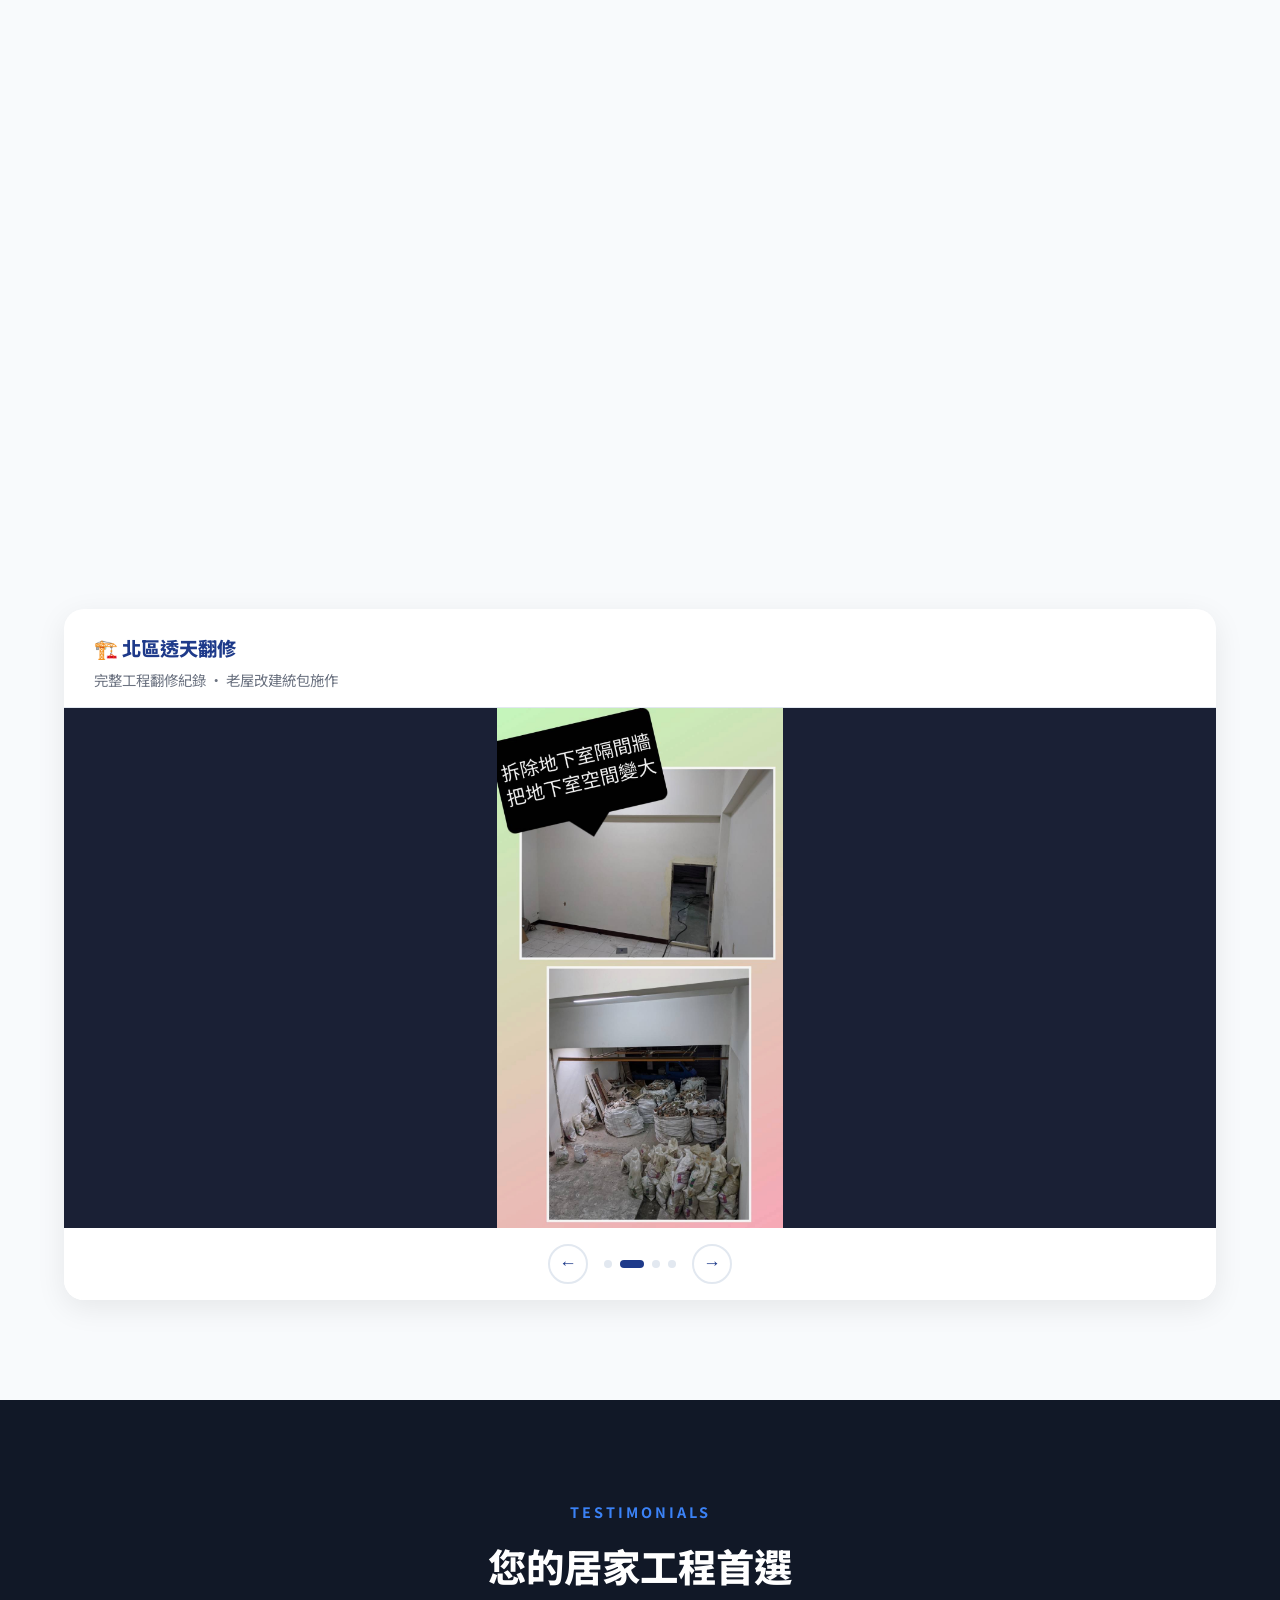
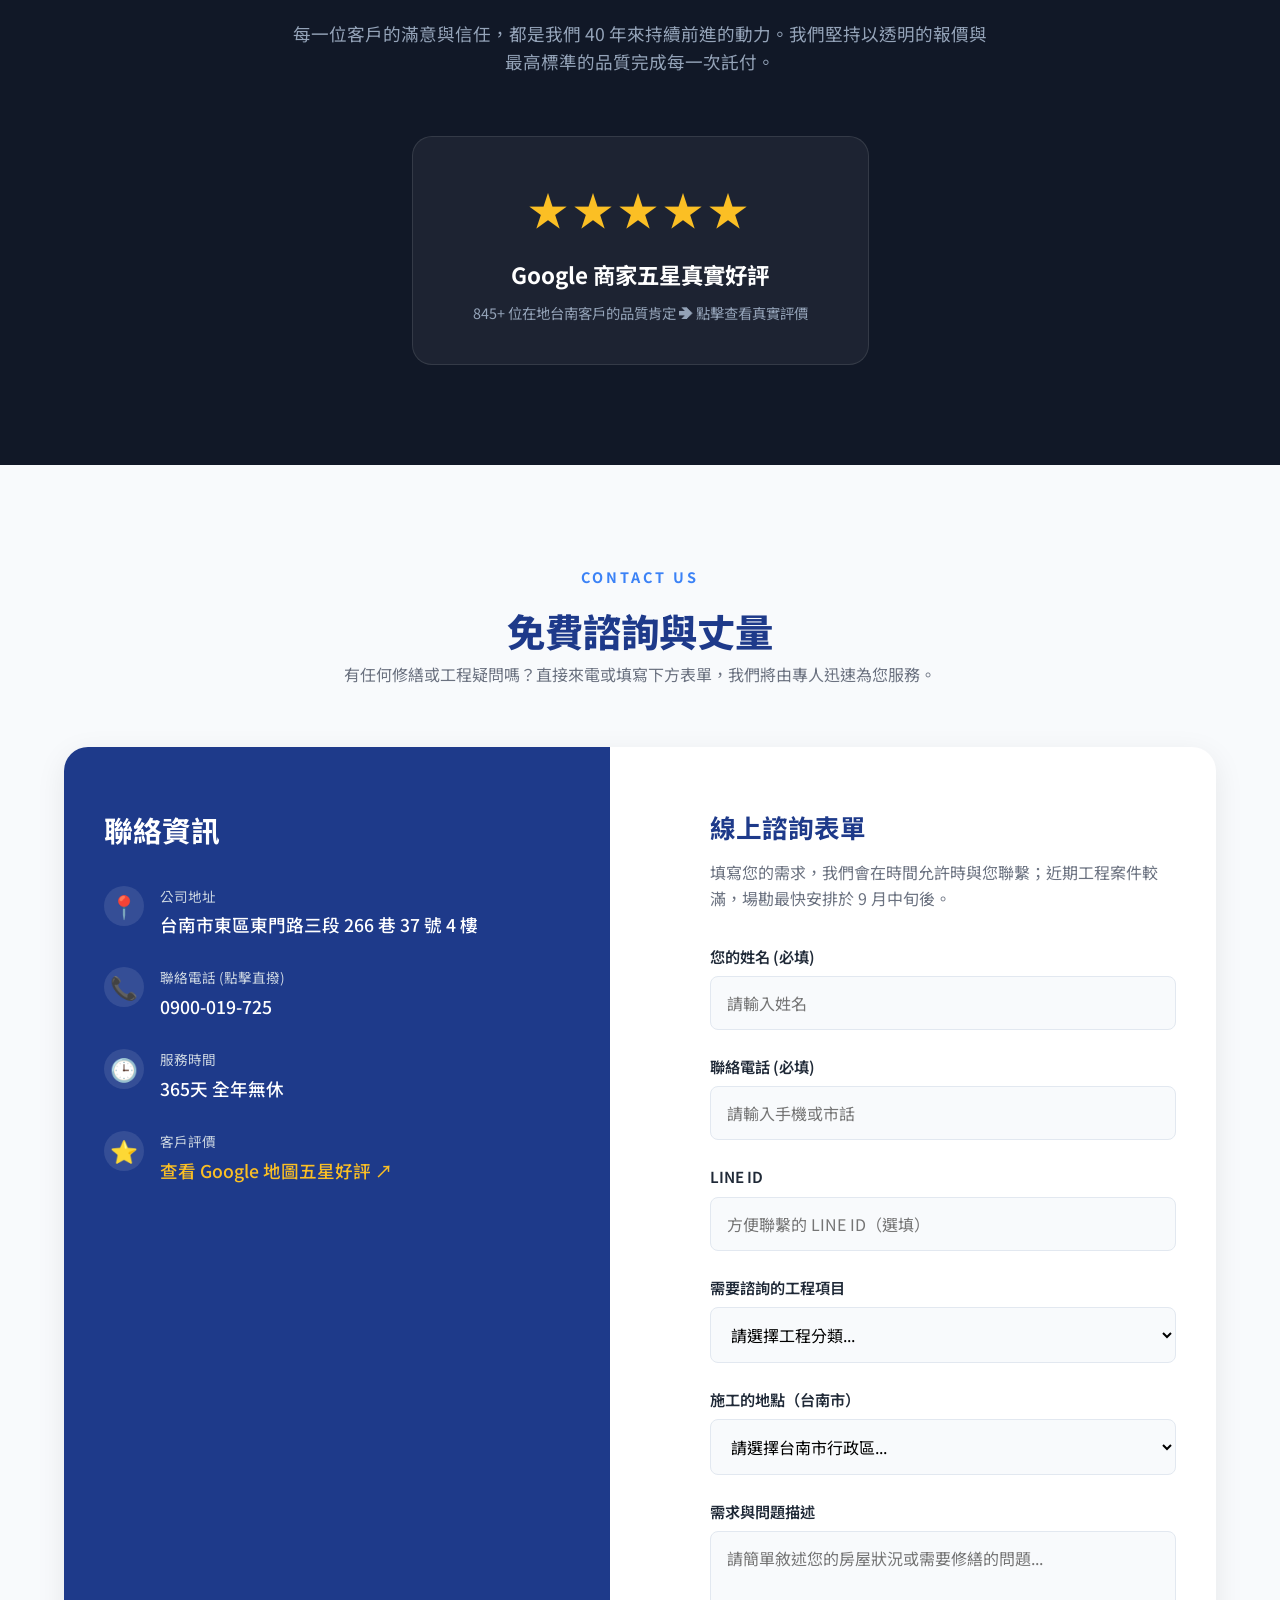
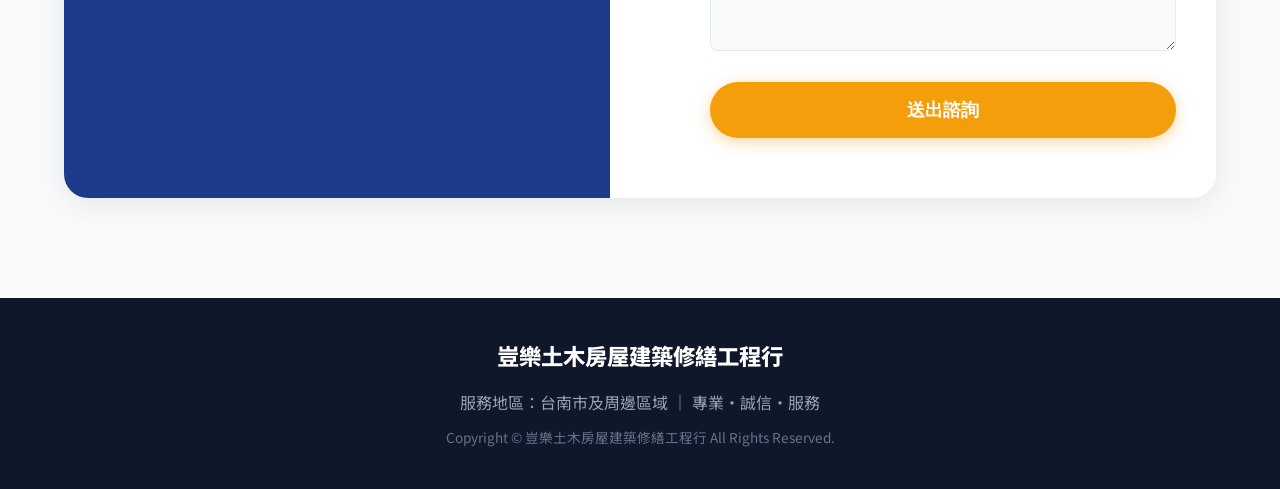
==== commit e61d2638: "feat(services): 移除廚房翻修服務內容 刪除 kitchen.html 服務頁與 4 張廚房專屬圖片，並移除首頁服務卡片、廚房 SEO 隱藏標題，以及表單的 kitchen 服務參數設定" ====
--- a/index.html
+++ b/index.html
@@ -138,13 +138,12 @@
     <div class="container">
       <div class="section-header fade-up">
         <span class="tag">OUR SERVICES</span>
-        <h2>六大核心專業工程</h2>
+        <h2>五大核心專業工程</h2>
         <!-- SEO 語意標題：豈樂工程行 — 台南在地老屋翻新、浴室翻修、地板施工專家 -->
         <p class="sr-only">豈樂工程行 — 台南在地老屋翻新、浴室翻修、地板施工專家</p>
         <!-- 各服務類型 SEO H2（爬蟲可索引、螢幕閱讀器友善） -->
         <h2 class="sr-only">台南老屋翻新費用｜30年以上老屋改造估價</h2>
         <h2 class="sr-only">台南浴室翻修費用｜浴室翻修推薦工程行</h2>
-        <h2 class="sr-only">廚房改裝費用｜廚房漏水維修｜台南到府服務</h2>
         <h2 class="sr-only">台南泥作工程費用｜防水施工、粉刷工程報價</h2>
         <h2 class="sr-only">木地板施工推薦｜磁磚翻新費用｜台南地板工程</h2>
         <h2 class="sr-only">台南自地自建費用｜蓋房子流程｜營造廠推薦</h2>
@@ -166,30 +165,23 @@
           <p class="service-desc">管線重新配置、衛浴設備更新、防水施工、磁磚鋪設與乾濕分離設計。</p>
           <p style="font-weight: 700; color: var(--primary-light); margin-top: 12px; font-size: 0.9rem;">查看詳情 ➔</p>
         </a>
-        <!-- Card 3 (廚房翻修) -->
-        <a href="kitchen.html" class="service-card fade-up" style="transition-delay: 0.2s; text-decoration: none;">
+        <!-- Card 3 (泥作工程) -->
+        <a href="masonry.html" class="service-card fade-up" style="transition-delay: 0.2s; text-decoration: none;">
           <div class="service-number">03</div>
-          <h3 class="service-title"><span class="service-icon">🍳</span>廚房翻修</h3>
-          <p class="service-desc">高質感廚具安裝、廚房動線改建、靜音室內隔間、壁紙鋪設與地磚更新。</p>
-          <p style="font-weight: 700; color: var(--primary-light); margin-top: 12px; font-size: 0.9rem;">查看詳情 ➔</p>
-        </a>
-        <!-- Card 4 (泥作工程) -->
-        <a href="masonry.html" class="service-card fade-up" style="text-decoration: none;">
-          <div class="service-number">04</div>
           <h3 class="service-title"><span class="service-icon">🧱</span>泥作工程</h3>
           <p class="service-desc">改建新建房屋結構、室內改建打壁、金屬鋁門窗安裝、壁地磁磚工程、磚工程與大理石。</p>
           <p style="font-weight: 700; color: var(--primary-light); margin-top: 12px; font-size: 0.9rem;">查看詳情 ➔</p>
         </a>
-        <!-- Card 5 (地板翻修) -->
-        <a href="flooring.html" class="service-card fade-up" style="transition-delay: 0.1s; text-decoration: none;">
-          <div class="service-number">05</div>
+        <!-- Card 4 (地板翻修) -->
+        <a href="flooring.html" class="service-card fade-up" style="text-decoration: none;">
+          <div class="service-number">04</div>
           <h3 class="service-title"><span class="service-icon">🪵</span>地板翻修</h3>
           <p class="service-desc">木地板施工推薦、磁磚翻新費用、石塑地板施工、各類材質地板工程報價。</p>
           <p style="font-weight: 700; color: var(--primary-light); margin-top: 12px; font-size: 0.9rem;">查看詳情 ➔</p>
         </a>
-        <!-- Card 6 (自地自建) -->
-        <a href="building.html" class="service-card fade-up" style="transition-delay: 0.2s; text-decoration: none;">
-          <div class="service-number">06</div>
+        <!-- Card 5 (自地自建) -->
+        <a href="building.html" class="service-card fade-up" style="transition-delay: 0.1s; text-decoration: none;">
+          <div class="service-number">05</div>
           <h3 class="service-title"><span class="service-icon">🏠</span>自地自建</h3>
           <p class="service-desc">台南自地自建費用評估、蓋房子流程諮詢、專業營造廠推薦與結構安全施工。</p>
           <p style="font-weight: 700; color: var(--primary-light); margin-top: 12px; font-size: 0.9rem;">查看詳情 ➔</p>
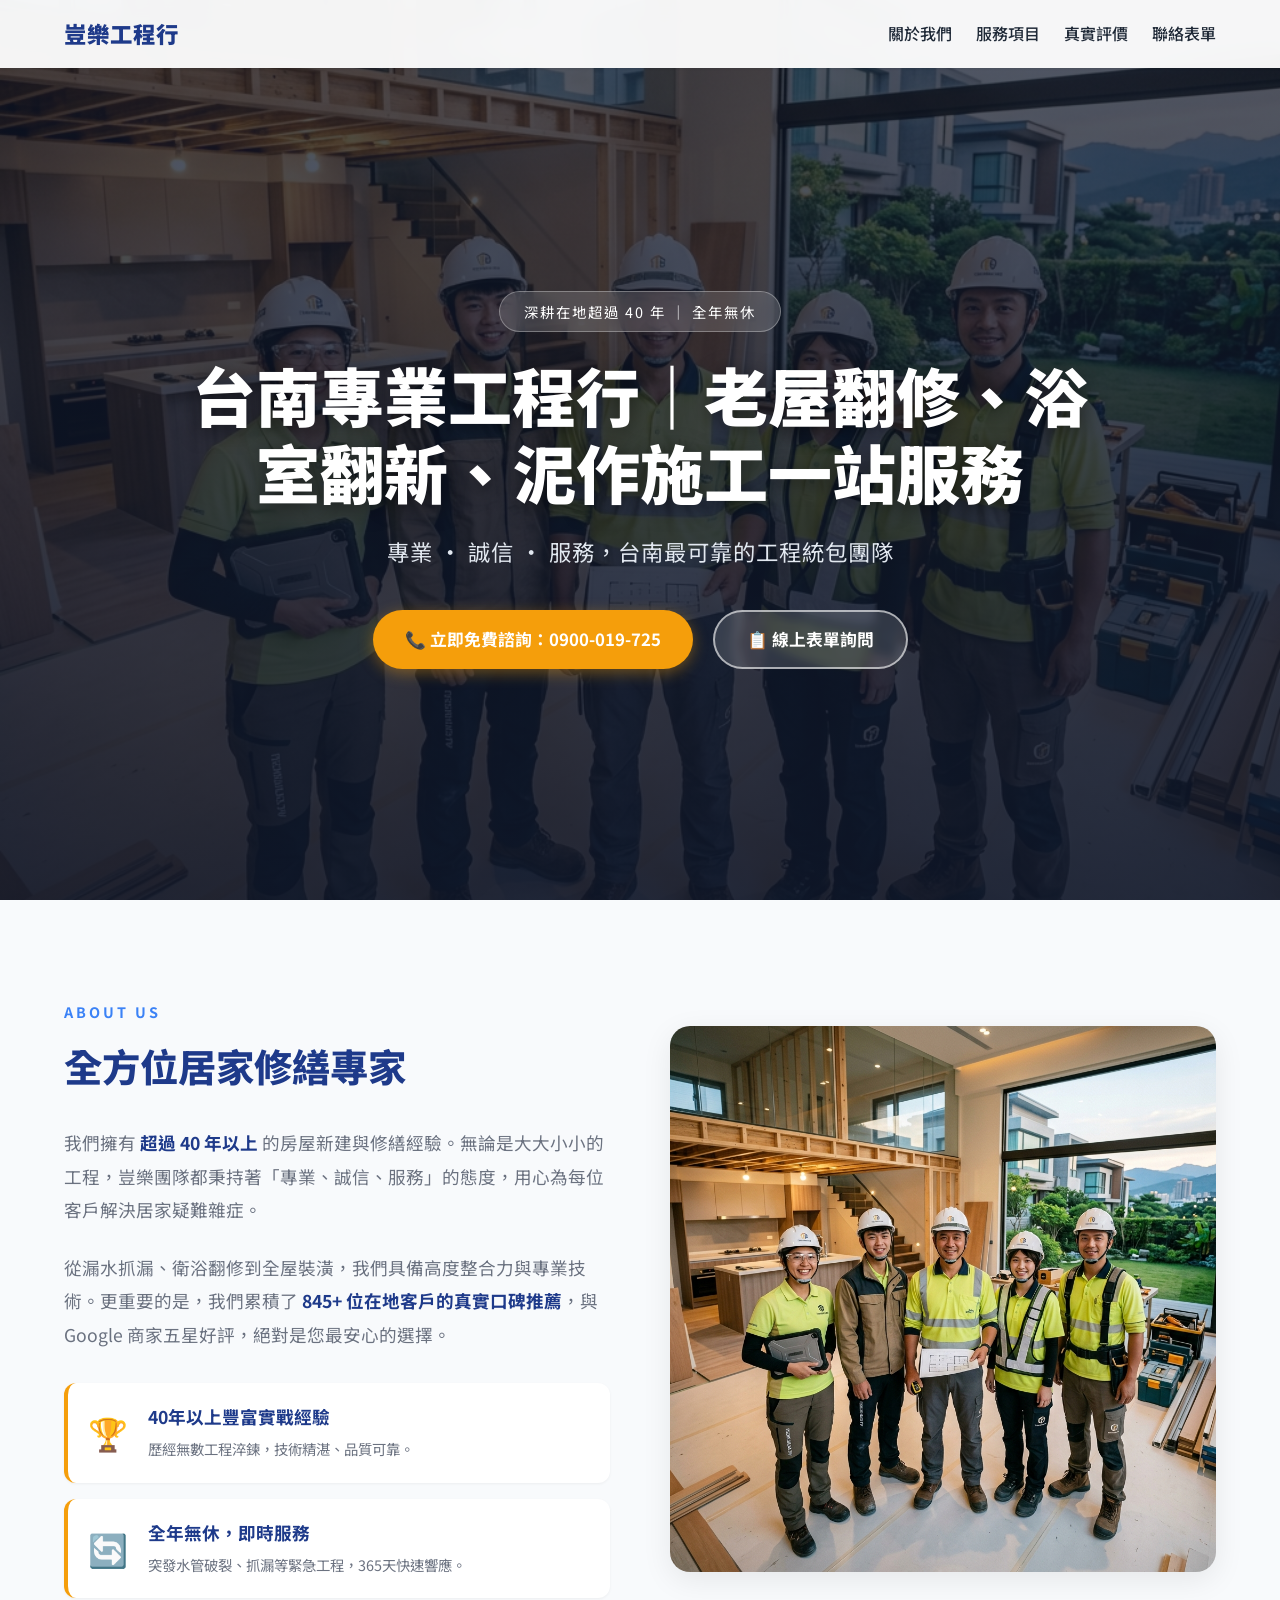
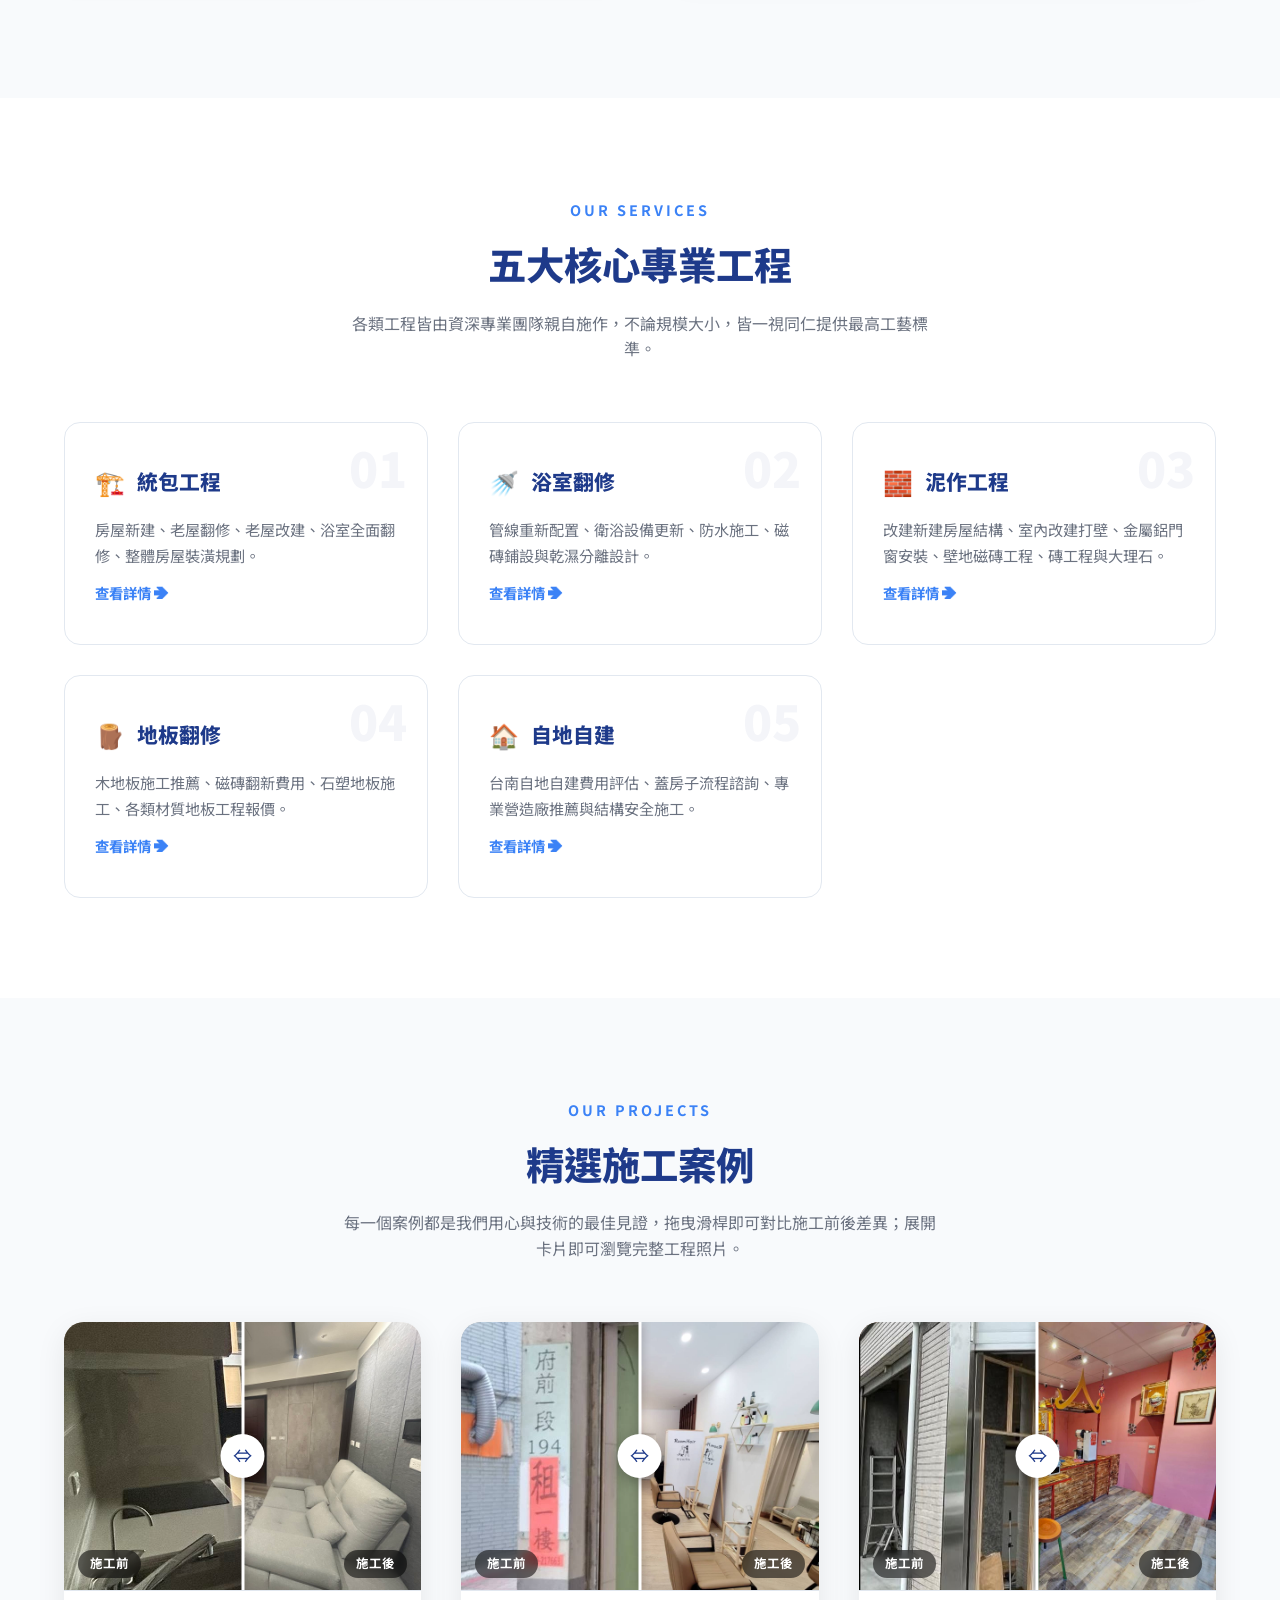
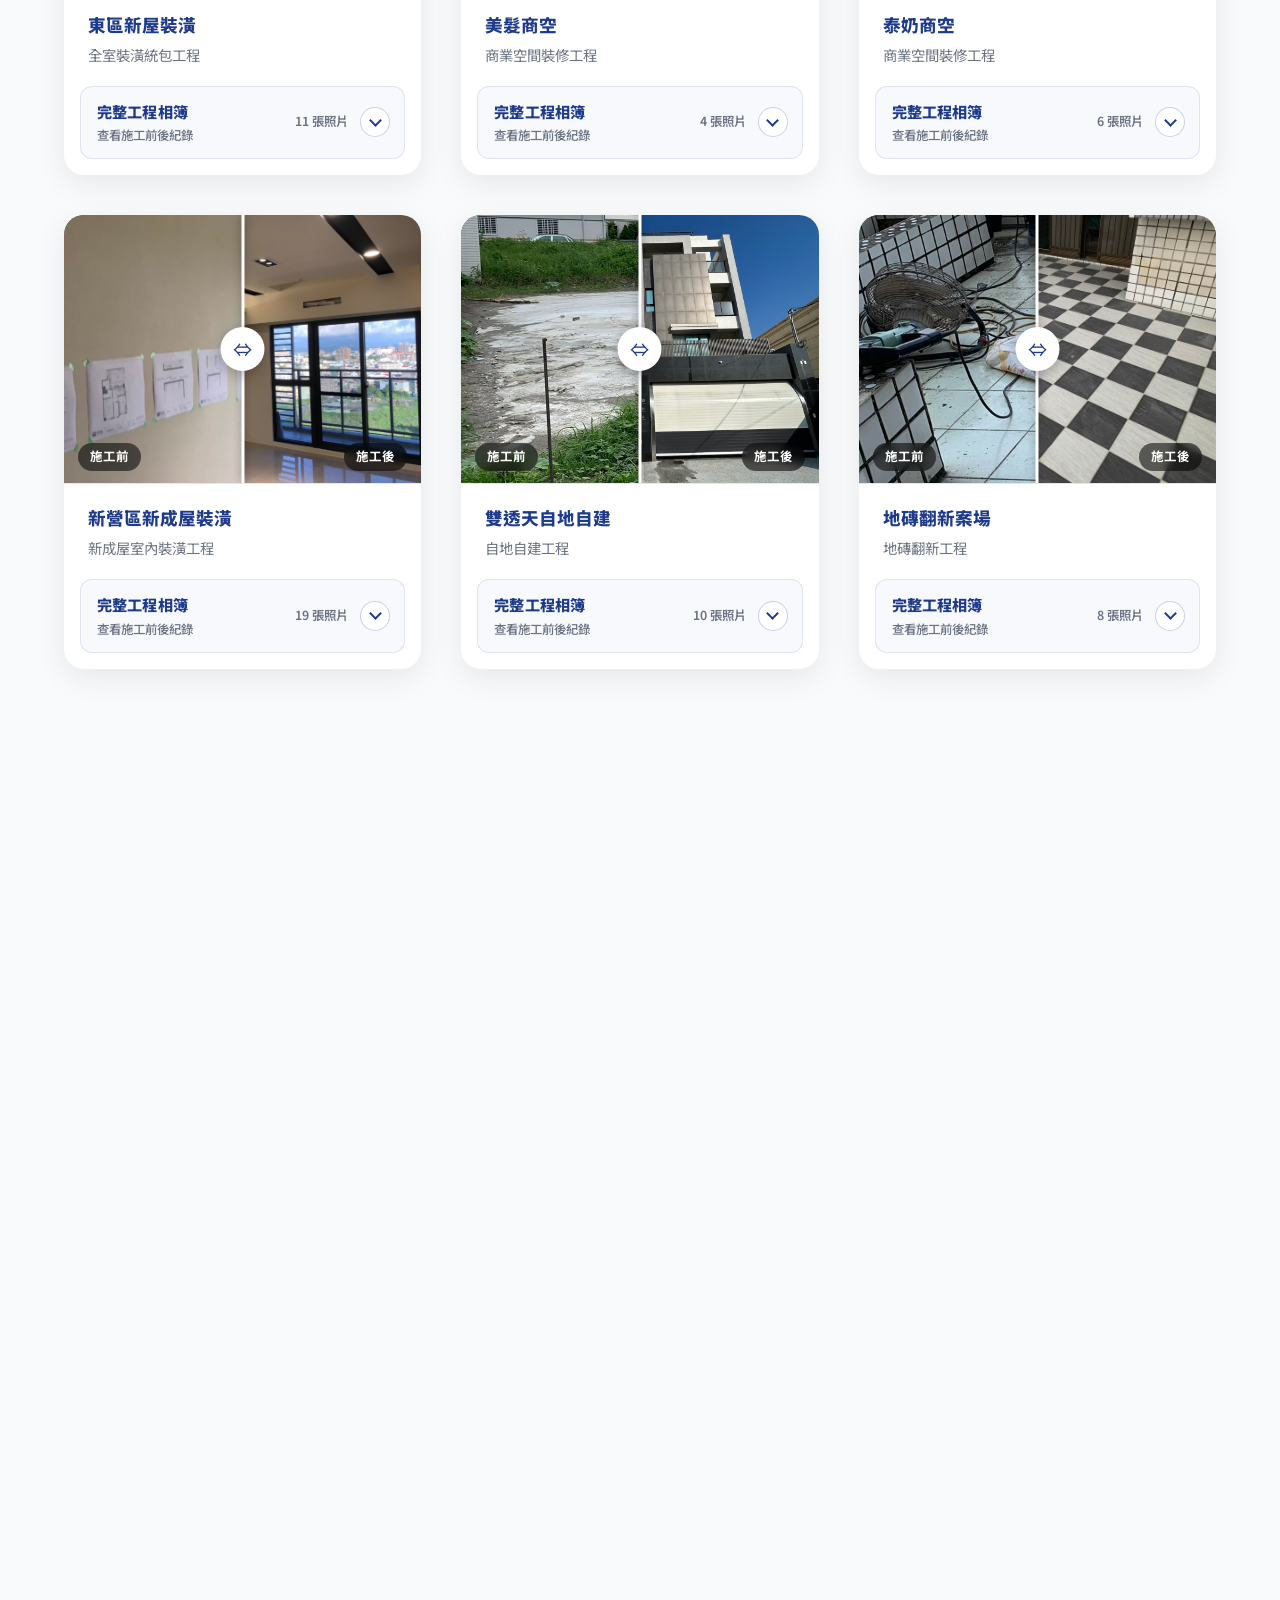
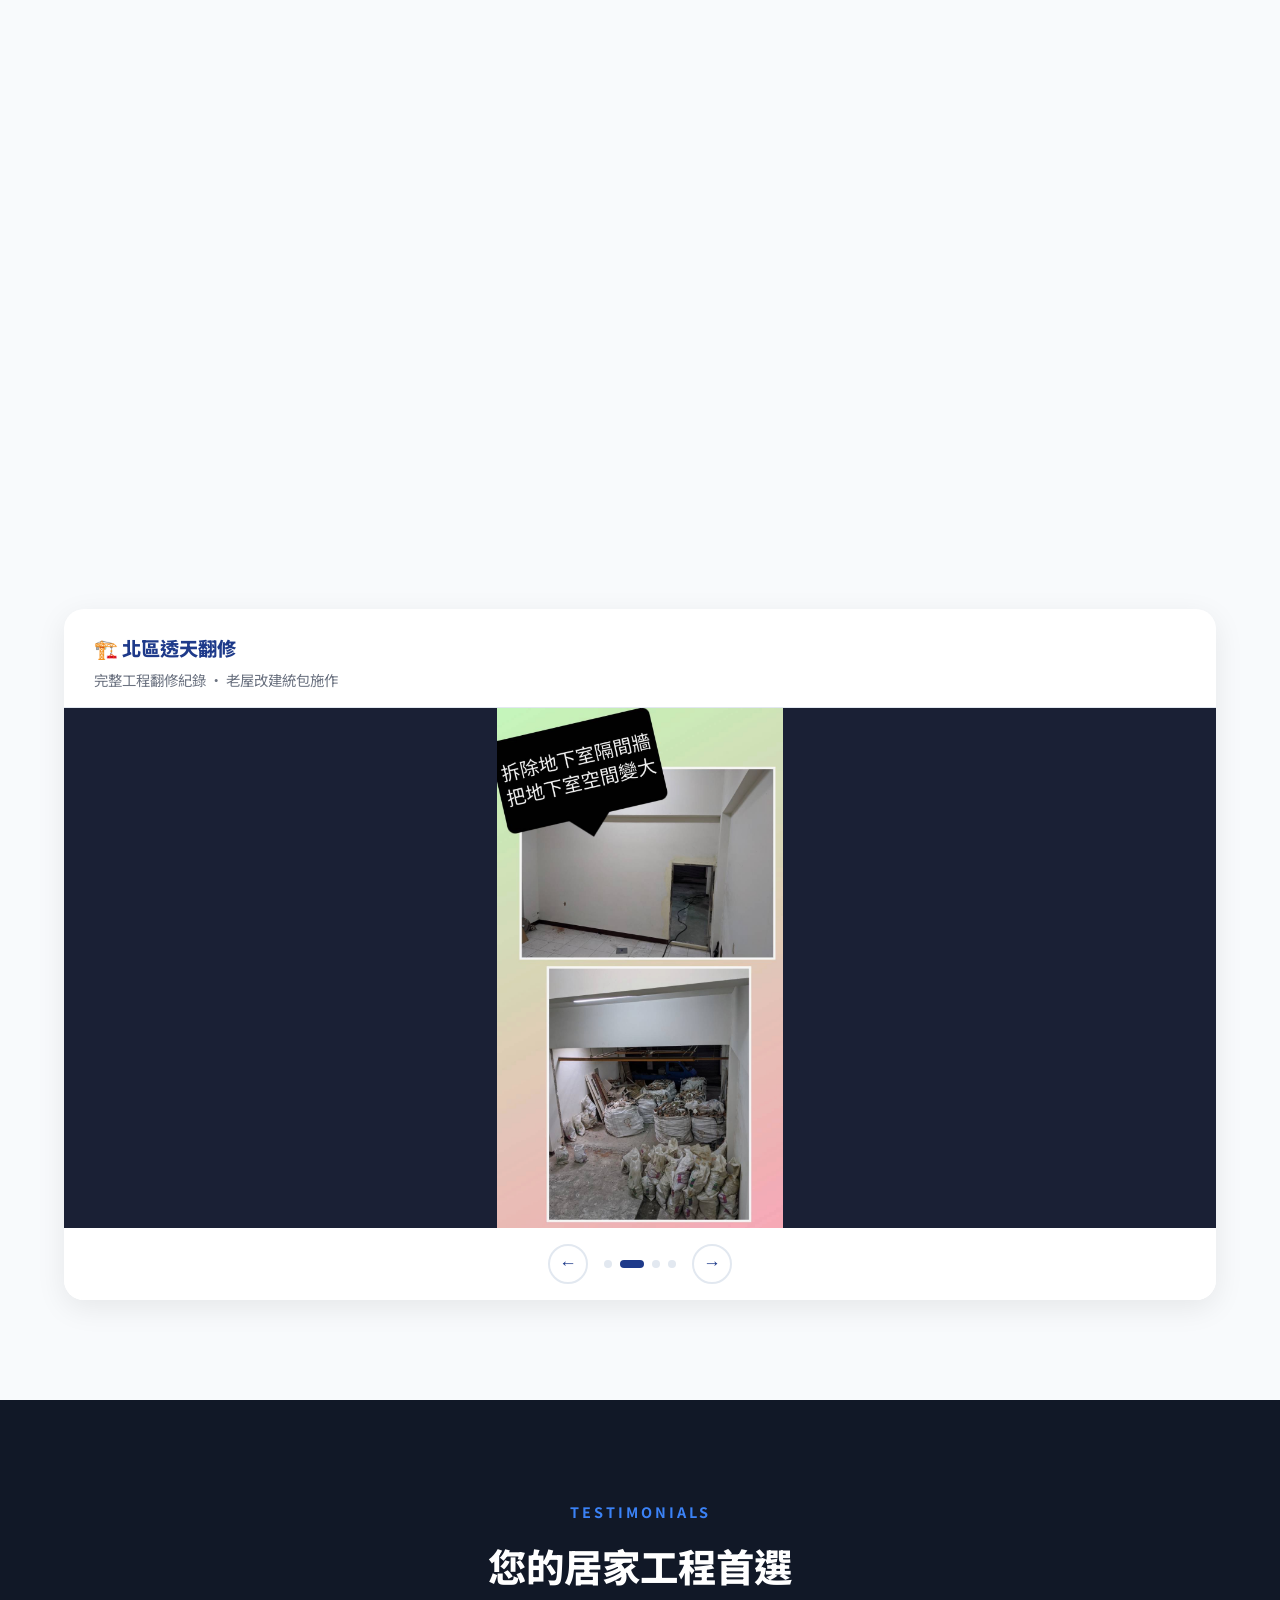
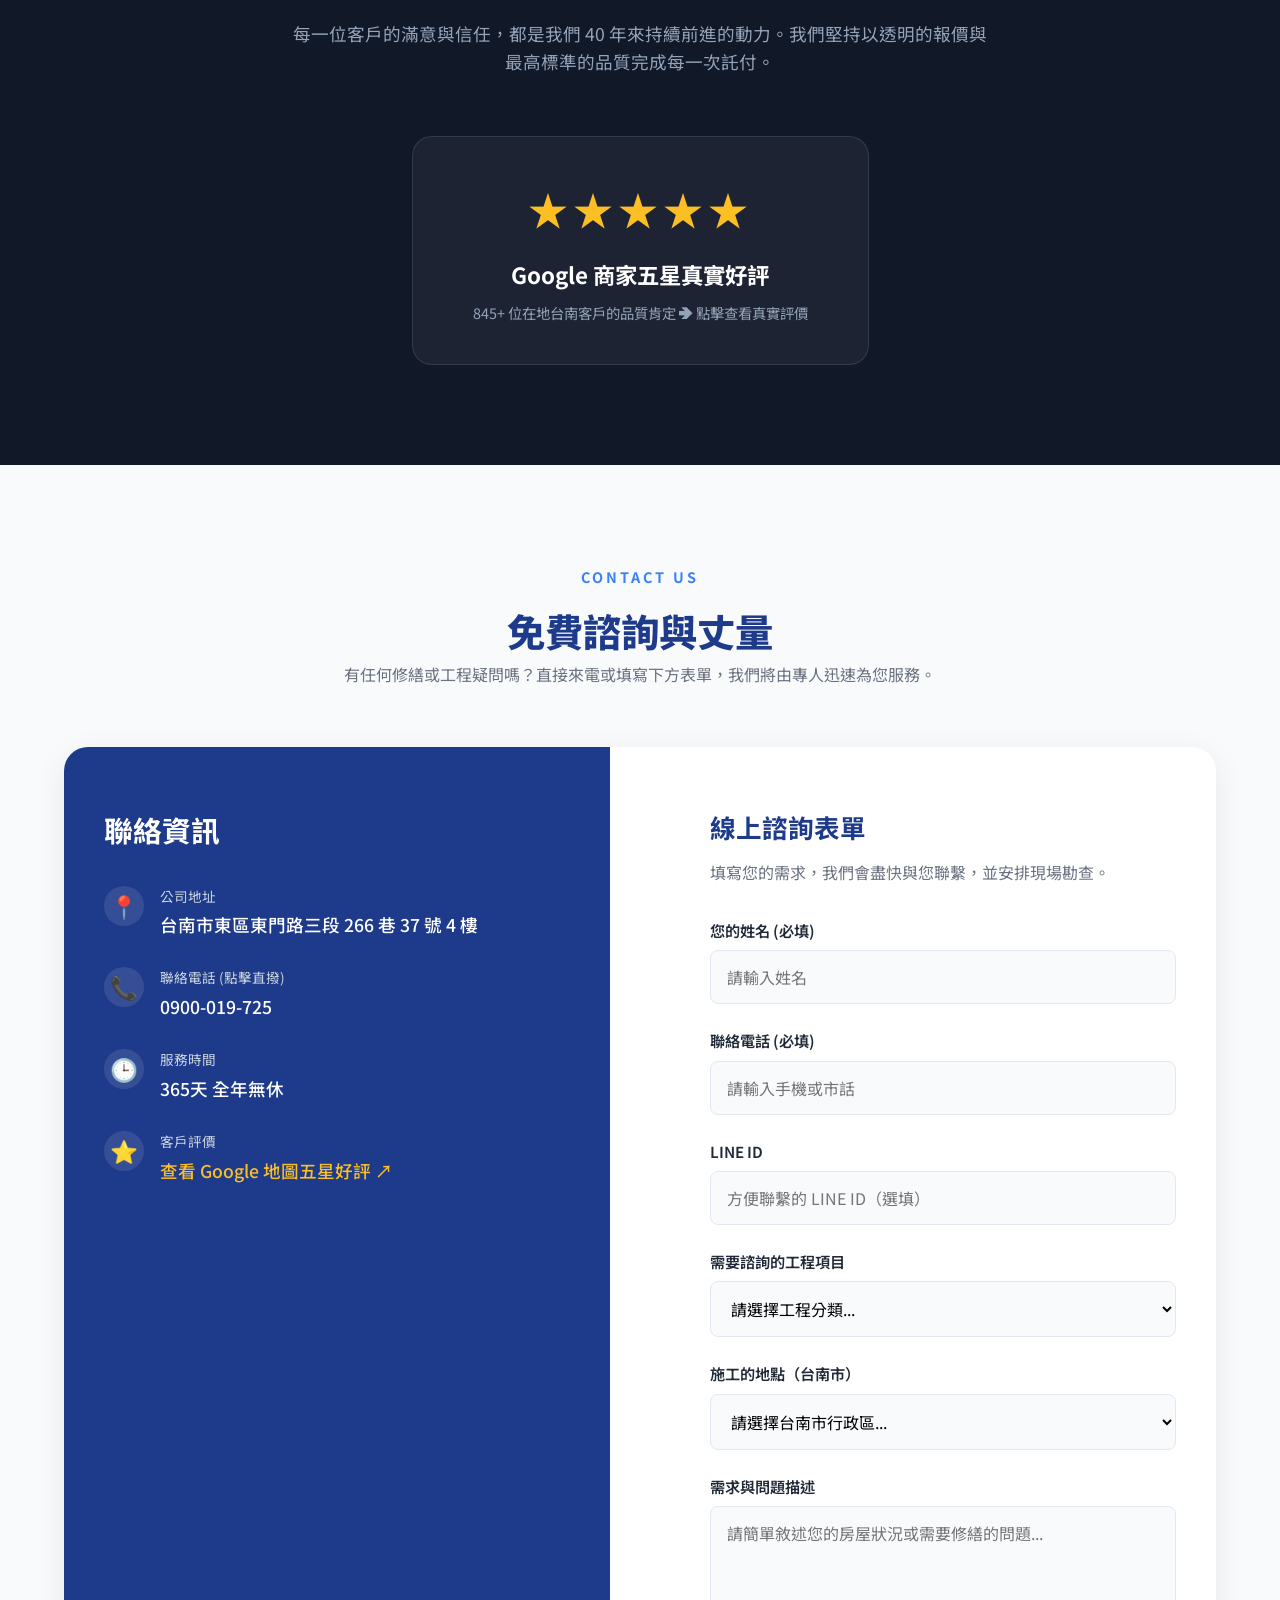
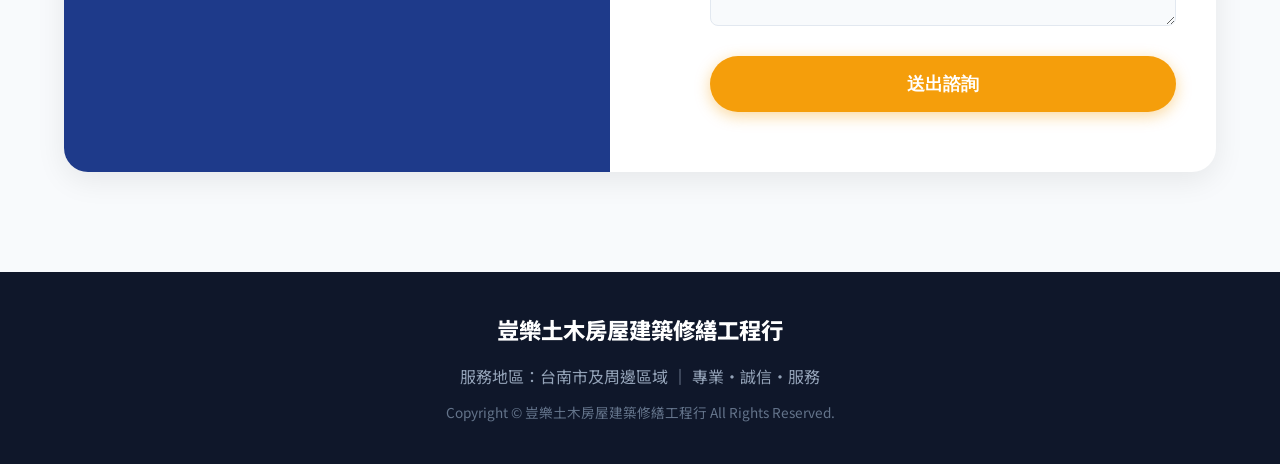
==== commit 4b34eb5b: "fix(contact): 修正空白必填與過長內容造成的送出失敗 兩個確定會讓客戶看到「表單送出失敗」的原因，皆已於正式站重現後修正：  - 姓名或電話只輸入空白時，瀏覽器的 required 不會擋" ====
--- a/index.html
+++ b/index.html
@@ -298,22 +298,22 @@
         <!-- 右側內嵌表單 -->
         <div class="contact-form-panel">
           <h3>線上諮詢表單</h3>
-          <p>填寫您的需求，我們會在時間允許時與您聯繫；近期工程案件較滿，場勘最快安排於 9 月中旬後。</p>
+          <p>填寫您的需求，我們會盡快與您聯繫，並安排現場勘查。</p>
           
           <form id="contactForm">
             <div class="form-group">
               <label for="name">您的姓名 (必填)</label>
-              <input type="text" id="name" class="form-control" placeholder="請輸入姓名" required>
+              <input type="text" id="name" class="form-control" placeholder="請輸入姓名" maxlength="30" required>
             </div>
             
             <div class="form-group">
               <label for="phone">聯絡電話 (必填)</label>
-              <input type="tel" id="phone" class="form-control" placeholder="請輸入手機或市話" required>
+              <input type="tel" id="phone" class="form-control" placeholder="請輸入手機或市話" maxlength="30" required>
             </div>
 
             <div class="form-group">
               <label for="lineId">LINE ID</label>
-              <input type="text" id="lineId" class="form-control" placeholder="方便聯繫的 LINE ID（選填）">
+              <input type="text" id="lineId" class="form-control" placeholder="方便聯繫的 LINE ID（選填）" maxlength="50">
             </div>
             
             <div class="form-group">
@@ -379,7 +379,7 @@
 
             <div class="form-group">
               <label for="message">需求與問題描述</label>
-              <textarea id="message" class="form-control" placeholder="請簡單敘述您的房屋狀況或需要修繕的問題..."></textarea>
+              <textarea id="message" class="form-control" placeholder="請簡單敘述您的房屋狀況或需要修繕的問題..." maxlength="800"></textarea>
             </div>
             
             <button type="submit" class="btn btn-primary submit-btn">送出諮詢</button>
@@ -389,20 +389,13 @@
     </div>
   </section>
 
-  <dialog id="submissionNotice" class="submission-dialog" aria-labelledby="submissionNoticeTitle" aria-describedby="submissionNoticeLead submissionNoticeNote">
+  <dialog id="submissionNotice" class="submission-dialog" aria-labelledby="submissionNoticeTitle" aria-describedby="submissionNoticeLead">
     <div class="submission-dialog-card">
       <div class="submission-dialog-icon" aria-hidden="true">✓</div>
       <div class="submission-dialog-content">
         <p class="submission-dialog-eyebrow">諮詢已送出</p>
         <h2 id="submissionNoticeTitle">謝謝您的詢問</h2>
-        <p id="submissionNoticeLead" class="submission-dialog-lead">我們已收到您的需求，會在時間允許時回覆您。</p>
-
-        <div class="submission-dialog-schedule">
-          <span>場勘安排</span>
-          <strong>最快 9 月中旬後</strong>
-        </div>
-
-        <p id="submissionNoticeNote" class="submission-dialog-note">近期工程案件較滿，若有緊急需求，歡迎直接來電詢問。</p>
+        <p id="submissionNoticeLead" class="submission-dialog-lead">我們已收到您的需求，會盡快回覆您。</p>
 
         <a class="submission-dialog-phone" href="tel:0900019725">
           <span class="submission-dialog-phone-icon" aria-hidden="true">☎</span>
--- a/assets/css/style.css
+++ b/assets/css/style.css
@@ -589,38 +589,11 @@
   line-height: 1.25;
 }
 
-.submission-dialog-lead,
-.submission-dialog-note {
+.submission-dialog-lead {
   color: var(--text-muted);
   font-size: 0.98rem;
   line-height: 1.75;
-}
-
-.submission-dialog-schedule {
-  display: flex;
-  align-items: center;
-  justify-content: space-between;
-  gap: 16px;
-  margin: 20px 0 16px;
-  padding: 14px 16px;
-  border: 1px solid rgba(245, 158, 11, 0.35);
-  border-radius: 14px;
-  background: #fffaf0;
-}
-
-.submission-dialog-schedule span {
-  color: var(--text-muted);
-  font-size: 0.9rem;
-  font-weight: 700;
-}
-
-.submission-dialog-schedule strong {
-  color: var(--accent-hover);
-  font-size: 1.05rem;
-}
-
-.submission-dialog-note {
-  margin-bottom: 14px;
+  margin-bottom: 20px;
 }
 
 .submission-dialog-phone {
@@ -1158,12 +1131,6 @@
   .submission-dialog-content h2 {
     font-size: 1.55rem;
   }
-
-  .submission-dialog-schedule {
-    align-items: flex-start;
-    flex-direction: column;
-    gap: 2px;
-  }
 }
 
 /* ── 無障礙隱藏 (SEO 可見、視覺隱藏) ── */
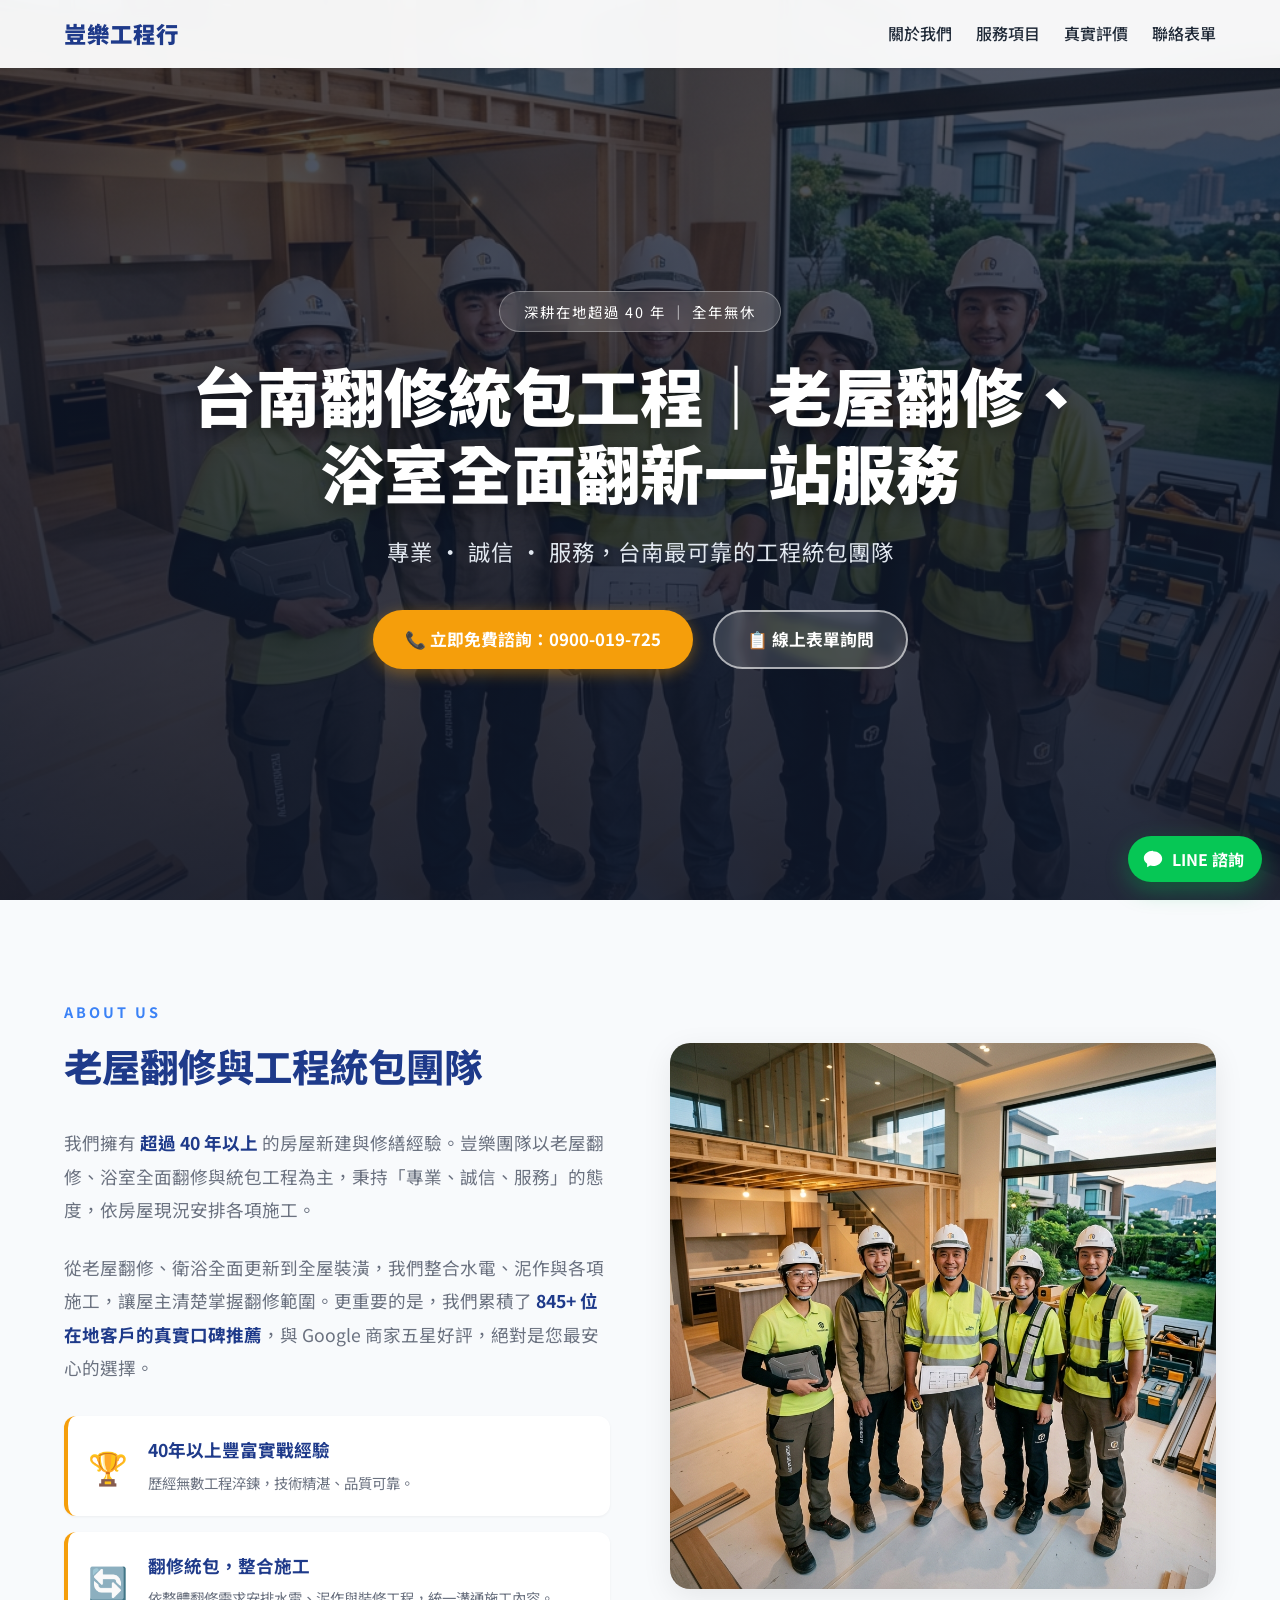
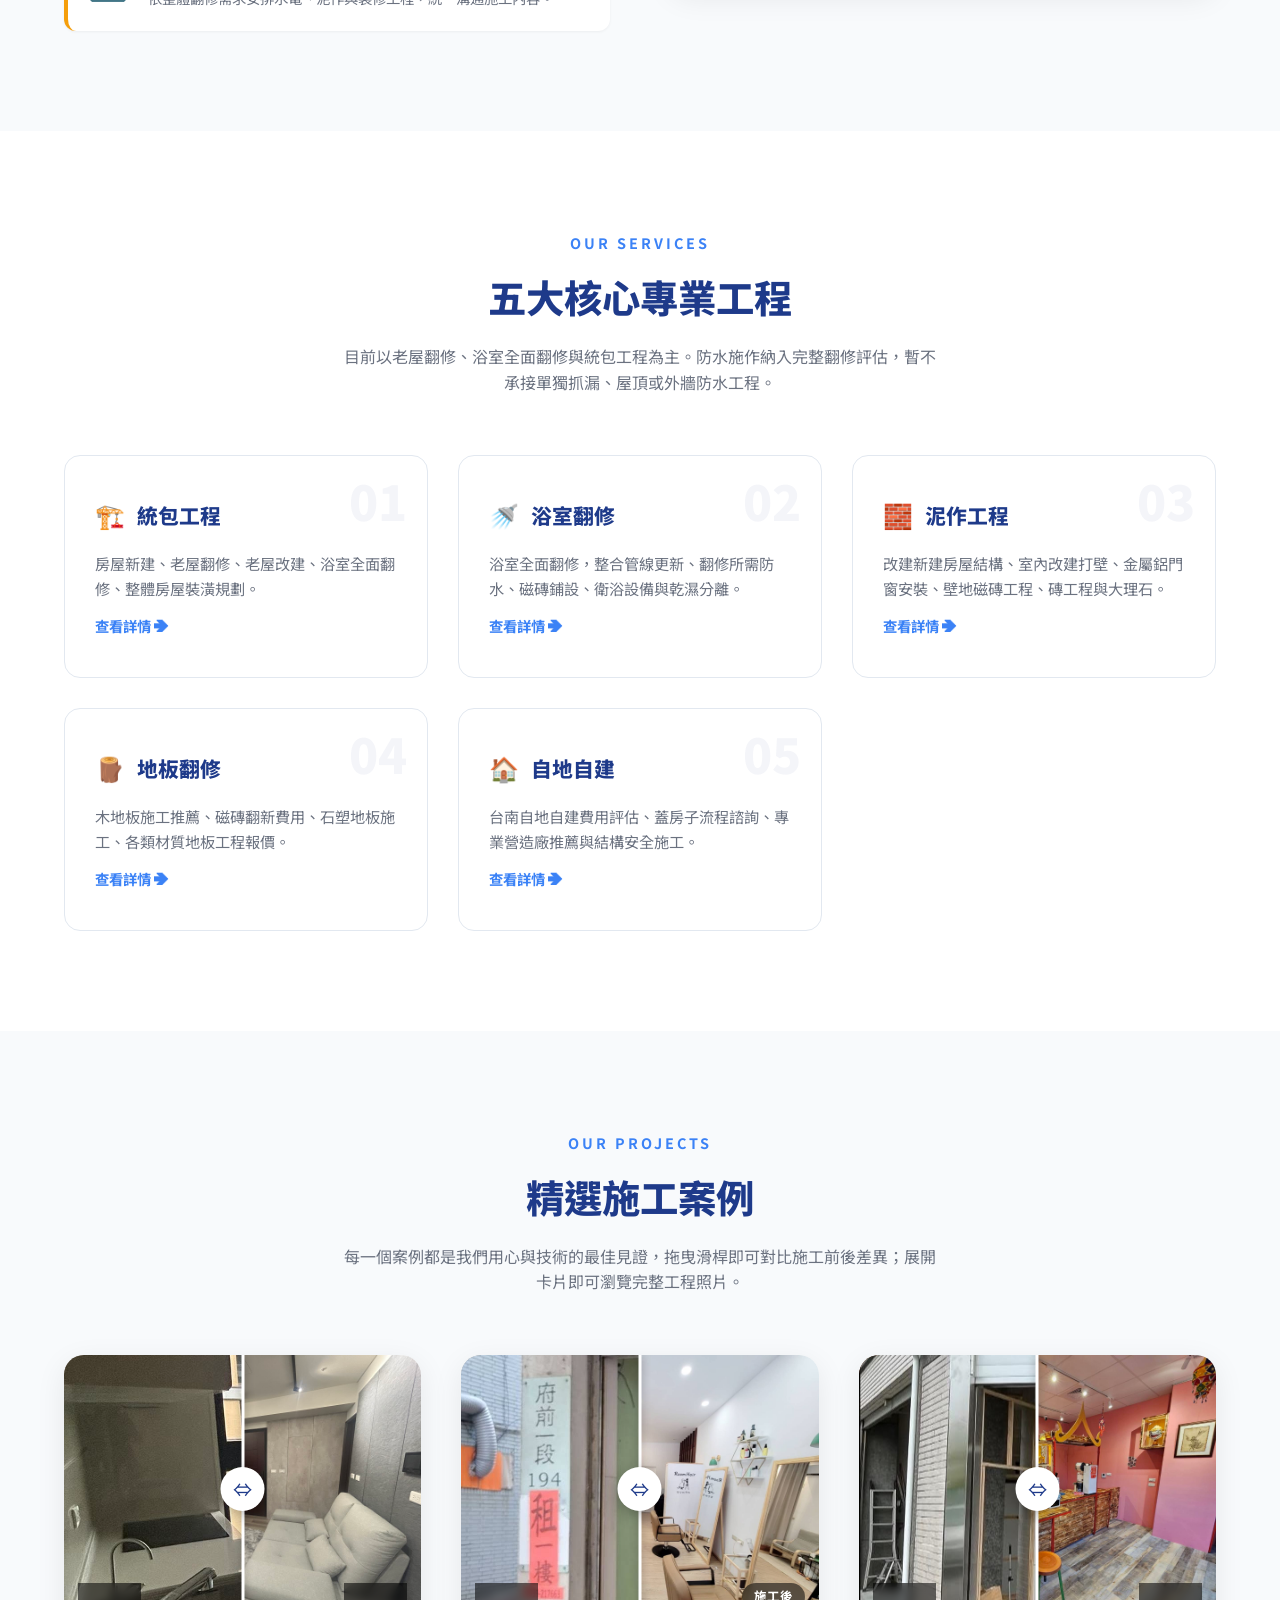
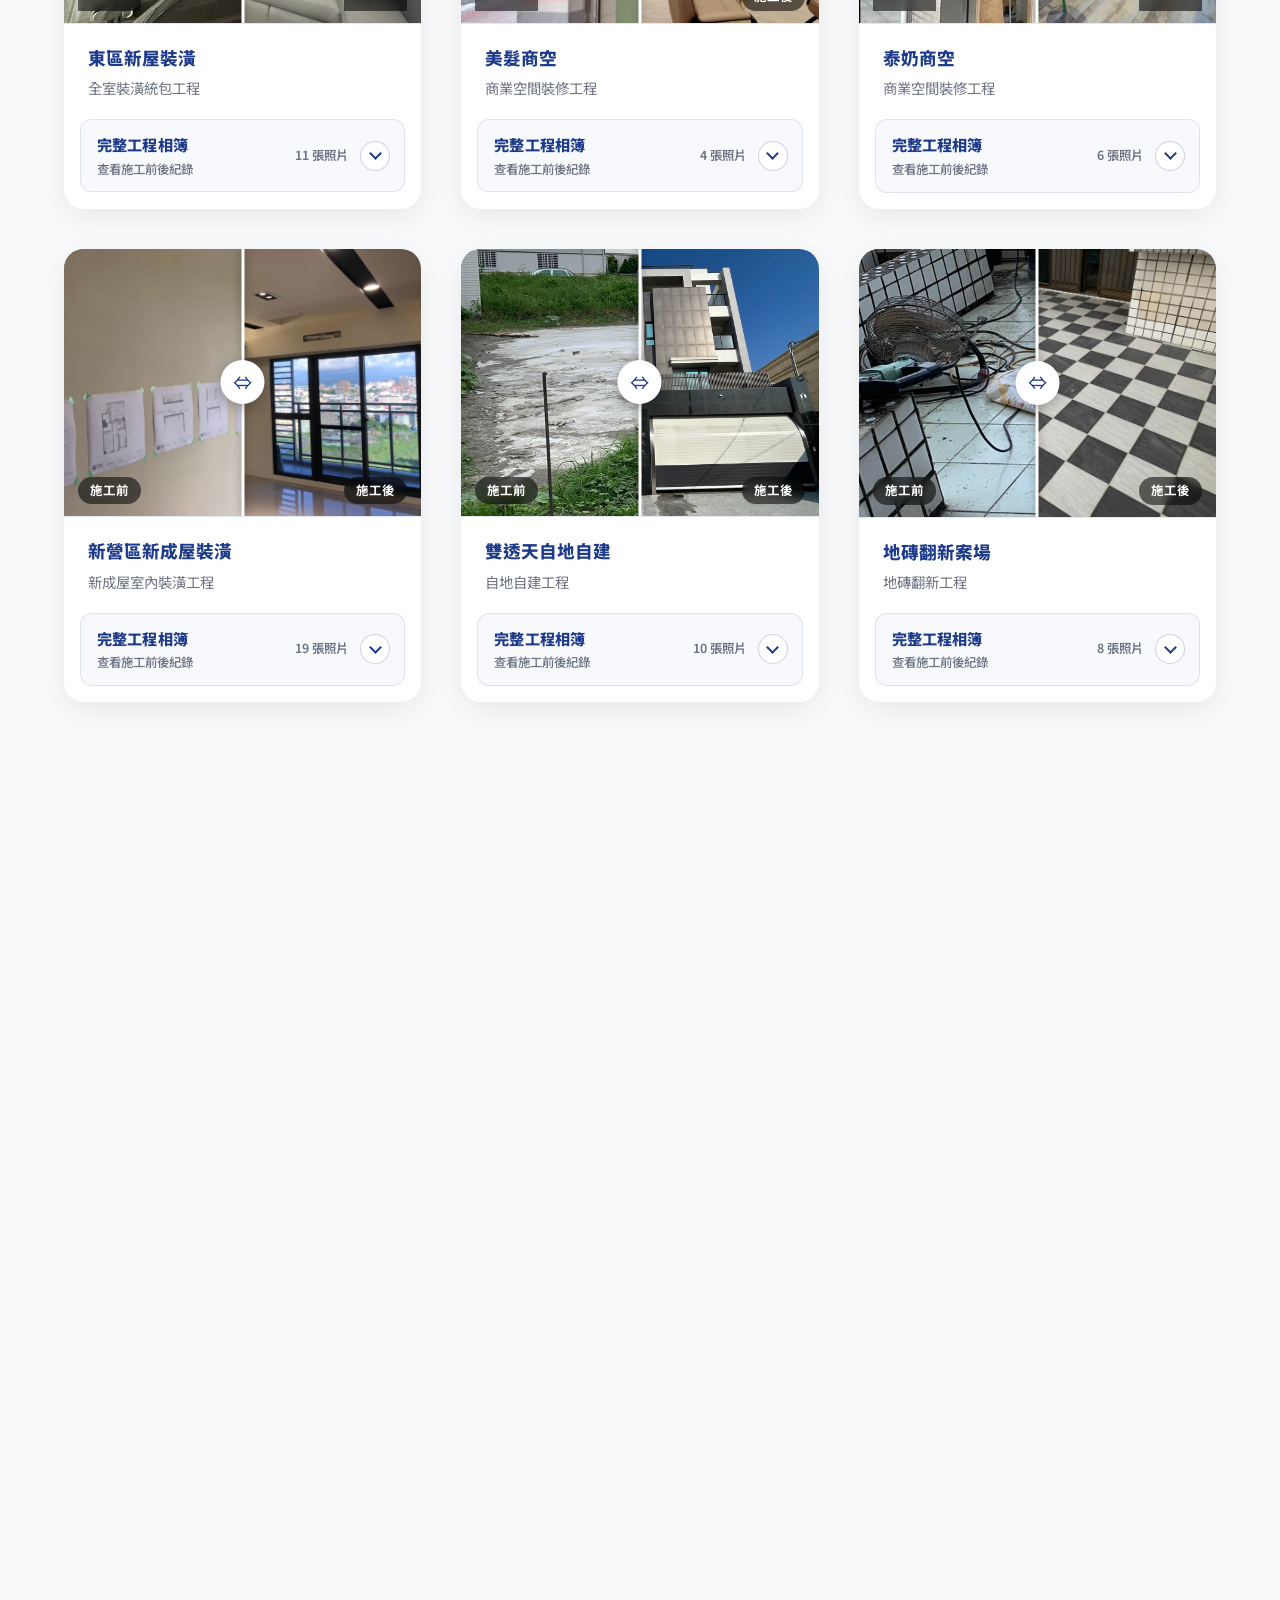
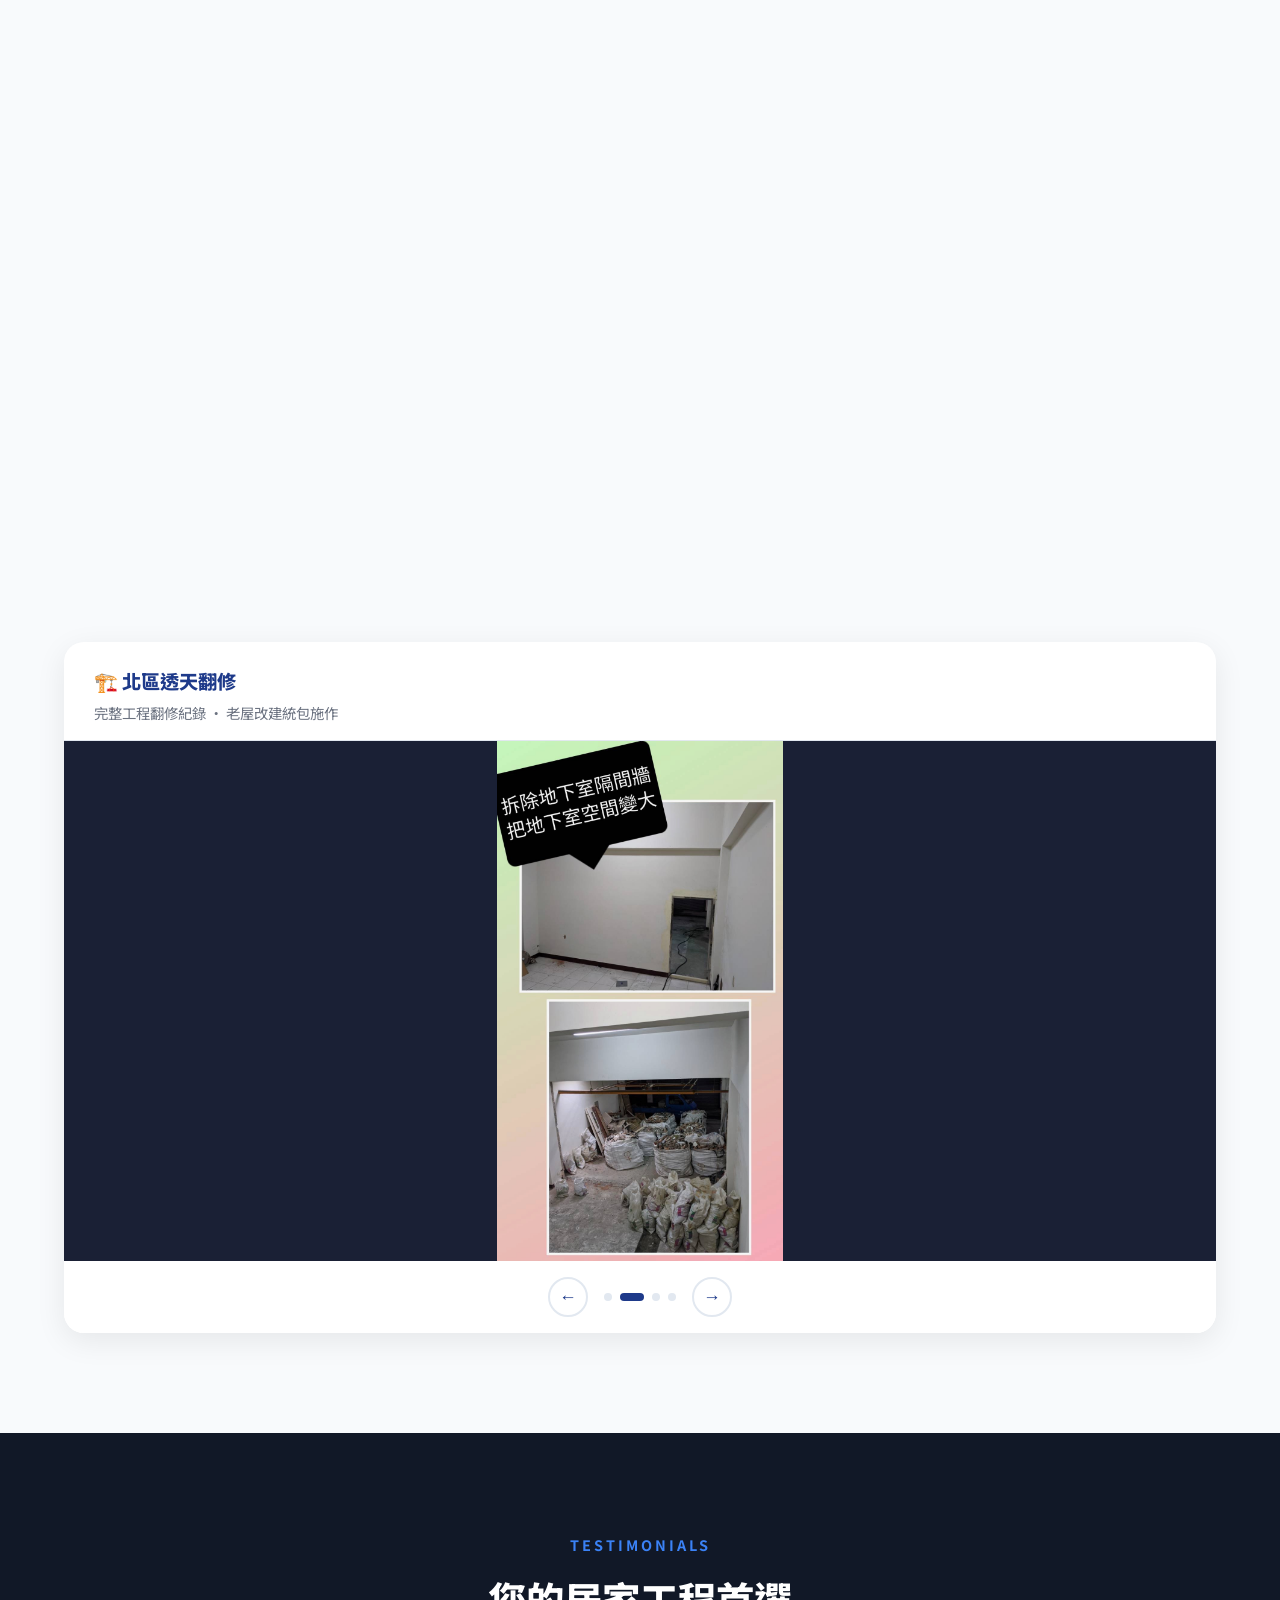
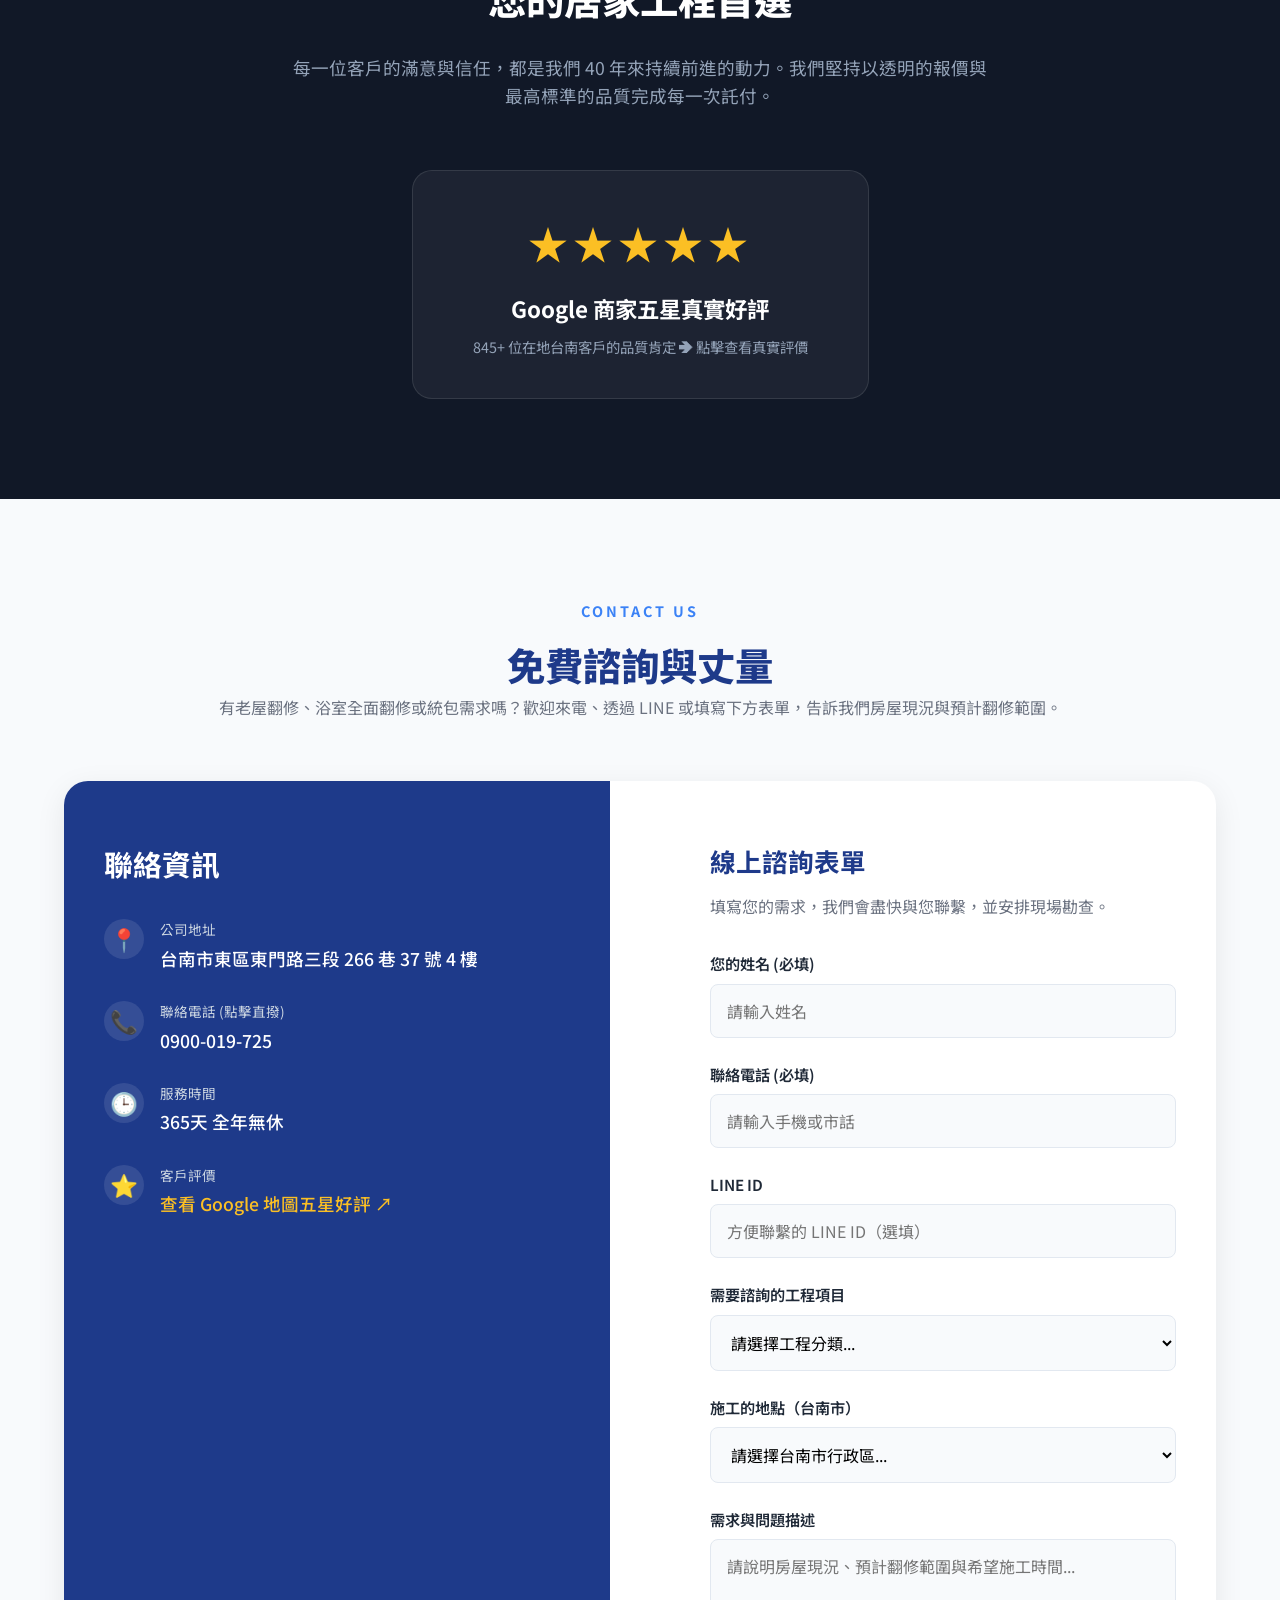
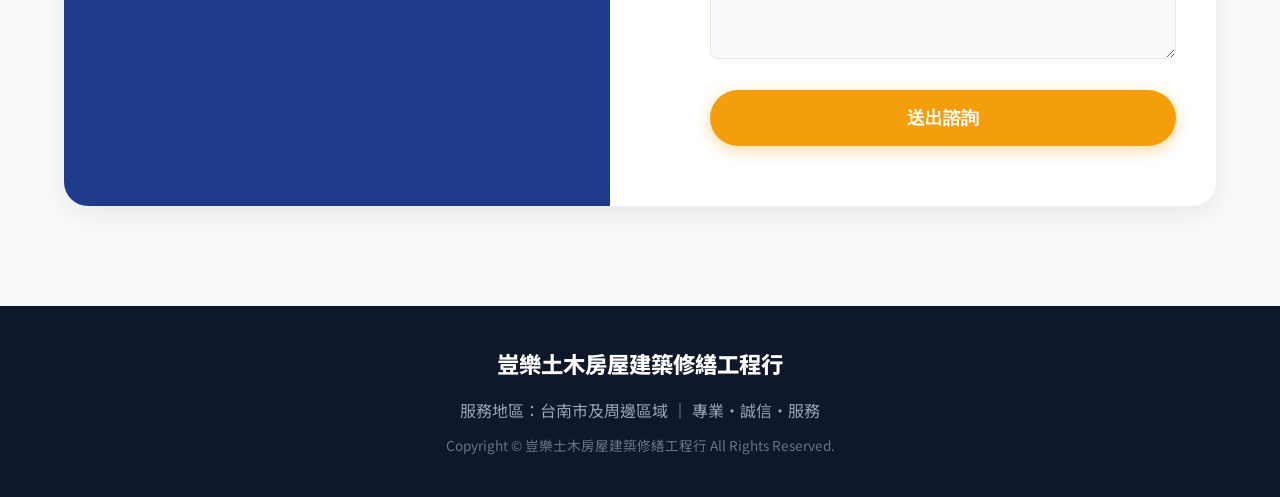
==== commit 41a07d09: "docs: 官網文案聚焦翻修與統包工程" ====
--- a/index.html
+++ b/index.html
@@ -52,7 +52,7 @@
   <meta charset="UTF-8">
   <meta name="viewport" content="width=device-width, initial-scale=1.0">
   <title>豈樂土木房屋建築修繕工程行｜台南統包工程、水電、泥作、翻修推薦</title>
-  <meta name="description" content="豈樂土木房屋建築修繕工程行在台南提供超過40年經驗的專業工程統包。涵蓋房屋新建、老屋翻修、水電裝修、泥作、木工、抓漏防水等服務。全年無休，誠信報價！">
+  <meta name="description" content="豈樂工程行提供台南老屋翻修、浴室全面翻修與工程統包，整合水電、泥作、木工及地板施工。依房屋現況與翻修需求規劃工程範圍，歡迎預約現場評估與估價。">
   
   <!-- Preconnect and Google Fonts -->
   <link rel="preconnect" href="https://fonts.googleapis.com">
@@ -83,7 +83,7 @@
   <header class="hero">
     <div class="hero-content">
       <div class="hero-badge fade-up">深耕在地超過 40 年 ｜ 全年無休</div>
-      <h1 class="fade-up" style="transition-delay: 0.1s;">台南專業工程行｜老屋翻修、浴室翻新、泥作施工一站服務</h1>
+      <h1 class="fade-up" style="transition-delay: 0.1s;">台南翻修統包工程｜老屋翻修、浴室全面翻新一站服務</h1>
       <p class="subtitle fade-up" style="transition-delay: 0.2s;">
         專業 · 誠信 · 服務，台南最可靠的工程統包團隊
       </p>
@@ -100,13 +100,13 @@
       <div class="about-text fade-up">
         <div class="section-header" style="text-align: left; margin-bottom: 30px;">
           <span class="tag">ABOUT US</span>
-          <h2>全方位居家修繕專家</h2>
+          <h2>老屋翻修與工程統包團隊</h2>
         </div>
         <p>
-          我們擁有 <span class="highlight">超過 40 年以上</span> 的房屋新建與修繕經驗。無論是大大小小的工程，豈樂團隊都秉持著「專業、誠信、服務」的態度，用心為每位客戶解決居家疑難雜症。
+          我們擁有 <span class="highlight">超過 40 年以上</span> 的房屋新建與修繕經驗。豈樂團隊以老屋翻修、浴室全面翻修與統包工程為主，秉持「專業、誠信、服務」的態度，依房屋現況安排各項施工。
         </p>
         <p>
-          從漏水抓漏、衛浴翻修到全屋裝潢，我們具備高度整合力與專業技術。更重要的是，我們累積了 <span class="highlight">845+ 位在地客戶的真實口碑推薦</span>，與 Google 商家五星好評，絕對是您最安心的選擇。
+          從老屋翻修、衛浴全面更新到全屋裝潢，我們整合水電、泥作與各項施工，讓屋主清楚掌握翻修範圍。更重要的是，我們累積了 <span class="highlight">845+ 位在地客戶的真實口碑推薦</span>，與 Google 商家五星好評，絕對是您最安心的選擇。
         </p>
         
         <div class="trust-badges">
@@ -120,8 +120,8 @@
           <div class="trust-badge">
             <div class="trust-icon">🔄</div>
             <div class="trust-info">
-              <h4>全年無休，即時服務</h4>
-              <p>突發水管破裂、抓漏等緊急工程，365天快速響應。</p>
+              <h4>翻修統包，整合施工</h4>
+              <p>依整體翻修需求安排水電、泥作與裝修工程，統一溝通施工內容。</p>
             </div>
           </div>
         </div>
@@ -144,10 +144,10 @@
         <!-- 各服務類型 SEO H2（爬蟲可索引、螢幕閱讀器友善） -->
         <h2 class="sr-only">台南老屋翻新費用｜30年以上老屋改造估價</h2>
         <h2 class="sr-only">台南浴室翻修費用｜浴室翻修推薦工程行</h2>
-        <h2 class="sr-only">台南泥作工程費用｜防水施工、粉刷工程報價</h2>
+        <h2 class="sr-only">台南翻修泥作工程｜打壁、磁磚與統包配套估價</h2>
         <h2 class="sr-only">木地板施工推薦｜磁磚翻新費用｜台南地板工程</h2>
         <h2 class="sr-only">台南自地自建費用｜蓋房子流程｜營造廠推薦</h2>
-        <p style="color: var(--text-muted); max-width: 600px; margin: 16px auto 0;">各類工程皆由資深專業團隊親自施作，不論規模大小，皆一視同仁提供最高工藝標準。</p>
+        <p style="color: var(--text-muted); max-width: 600px; margin: 16px auto 0;">目前以老屋翻修、浴室全面翻修與統包工程為主。防水施作納入完整翻修評估，暫不承接單獨抓漏、屋頂或外牆防水工程。</p>
       </div>
       
       <div class="service-grid">
@@ -162,7 +162,7 @@
         <a href="bathroom.html" class="service-card fade-up" style="transition-delay: 0.1s; text-decoration: none;">
           <div class="service-number">02</div>
           <h3 class="service-title"><span class="service-icon">🚿</span>浴室翻修</h3>
-          <p class="service-desc">管線重新配置、衛浴設備更新、防水施工、磁磚鋪設與乾濕分離設計。</p>
+          <p class="service-desc">浴室全面翻修，整合管線更新、翻修所需防水、磁磚鋪設、衛浴設備與乾濕分離。</p>
           <p style="font-weight: 700; color: var(--primary-light); margin-top: 12px; font-size: 0.9rem;">查看詳情 ➔</p>
         </a>
         <!-- Card 3 (泥作工程) -->
@@ -254,7 +254,7 @@
       <div class="section-header fade-up">
         <span class="tag">CONTACT US</span>
         <h2>免費諮詢與丈量</h2>
-        <p style="color: var(--text-muted);">有任何修繕或工程疑問嗎？直接來電或填寫下方表單，我們將由專人迅速為您服務。</p>
+        <p style="color: var(--text-muted);">有老屋翻修、浴室全面翻修或統包需求嗎？歡迎來電、透過 LINE 或填寫下方表單，告訴我們房屋現況與預計翻修範圍。</p>
       </div>
       
       <div class="contact-wrapper fade-up">
@@ -323,7 +323,7 @@
                 <option value="統包工程">統包工程 (新建/翻修)</option>
                 <option value="水電工程">水電工程 (管線/衛浴)</option>
                 <option value="泥作工程">泥作工程 (磁磚/打壁)</option>
-                <option value="油漆工程">油漆粉刷/防水</option>
+                <option value="油漆工程">油漆粉刷（翻修配套）</option>
                 <option value="木工裝潢">木工裝潢</option>
                 <option value="地板工程">地板工程</option>
                 <option value="自地自建">自地自建</option>
@@ -379,7 +379,7 @@
 
             <div class="form-group">
               <label for="message">需求與問題描述</label>
-              <textarea id="message" class="form-control" placeholder="請簡單敘述您的房屋狀況或需要修繕的問題..." maxlength="800"></textarea>
+              <textarea id="message" class="form-control" placeholder="請說明房屋現況、預計翻修範圍與希望施工時間..." maxlength="800"></textarea>
             </div>
             
             <button type="submit" class="btn btn-primary submit-btn">送出諮詢</button>
--- a/assets/css/style.css
+++ b/assets/css/style.css
@@ -1146,5 +1146,63 @@
   border: 0;
 }
 
-
-
+/* ── LINE 諮詢浮動按鈕 ── */
+.line-fab {
+  position: fixed;
+  right: 18px;
+  bottom: 18px;
+  z-index: 900;
+  display: inline-flex;
+  align-items: center;
+  gap: 8px;
+  padding: 12px 18px 12px 14px;
+  border-radius: 999px;
+  background: #06c755;
+  color: #fff;
+  font-size: 1rem;
+  font-weight: 700;
+  line-height: 1;
+  text-decoration: none;
+  box-shadow: 0 8px 22px rgba(6, 199, 85, 0.35), 0 2px 6px rgba(0, 0, 0, 0.18);
+  transition: transform 0.25s ease, opacity 0.25s ease, visibility 0.25s ease, background 0.25s ease;
+}
+
+.line-fab:hover {
+  transform: translateY(-2px);
+  background: #05b64d;
+}
+
+.line-fab:focus-visible {
+  outline: 3px solid var(--primary);
+  outline-offset: 3px;
+}
+
+.line-fab svg {
+  width: 22px;
+  height: 22px;
+  flex-shrink: 0;
+}
+
+.line-fab.is-hidden {
+  opacity: 0;
+  visibility: hidden;
+  transform: translateY(14px);
+  pointer-events: none;
+}
+
+@media (max-width: 480px) {
+  .line-fab {
+    right: 14px;
+    bottom: 14px;
+    padding: 11px 16px 11px 13px;
+    font-size: 0.95rem;
+  }
+}
+
+@media (prefers-reduced-motion: reduce) {
+  .line-fab,
+  .line-fab:hover {
+    transition: none;
+    transform: none;
+  }
+}
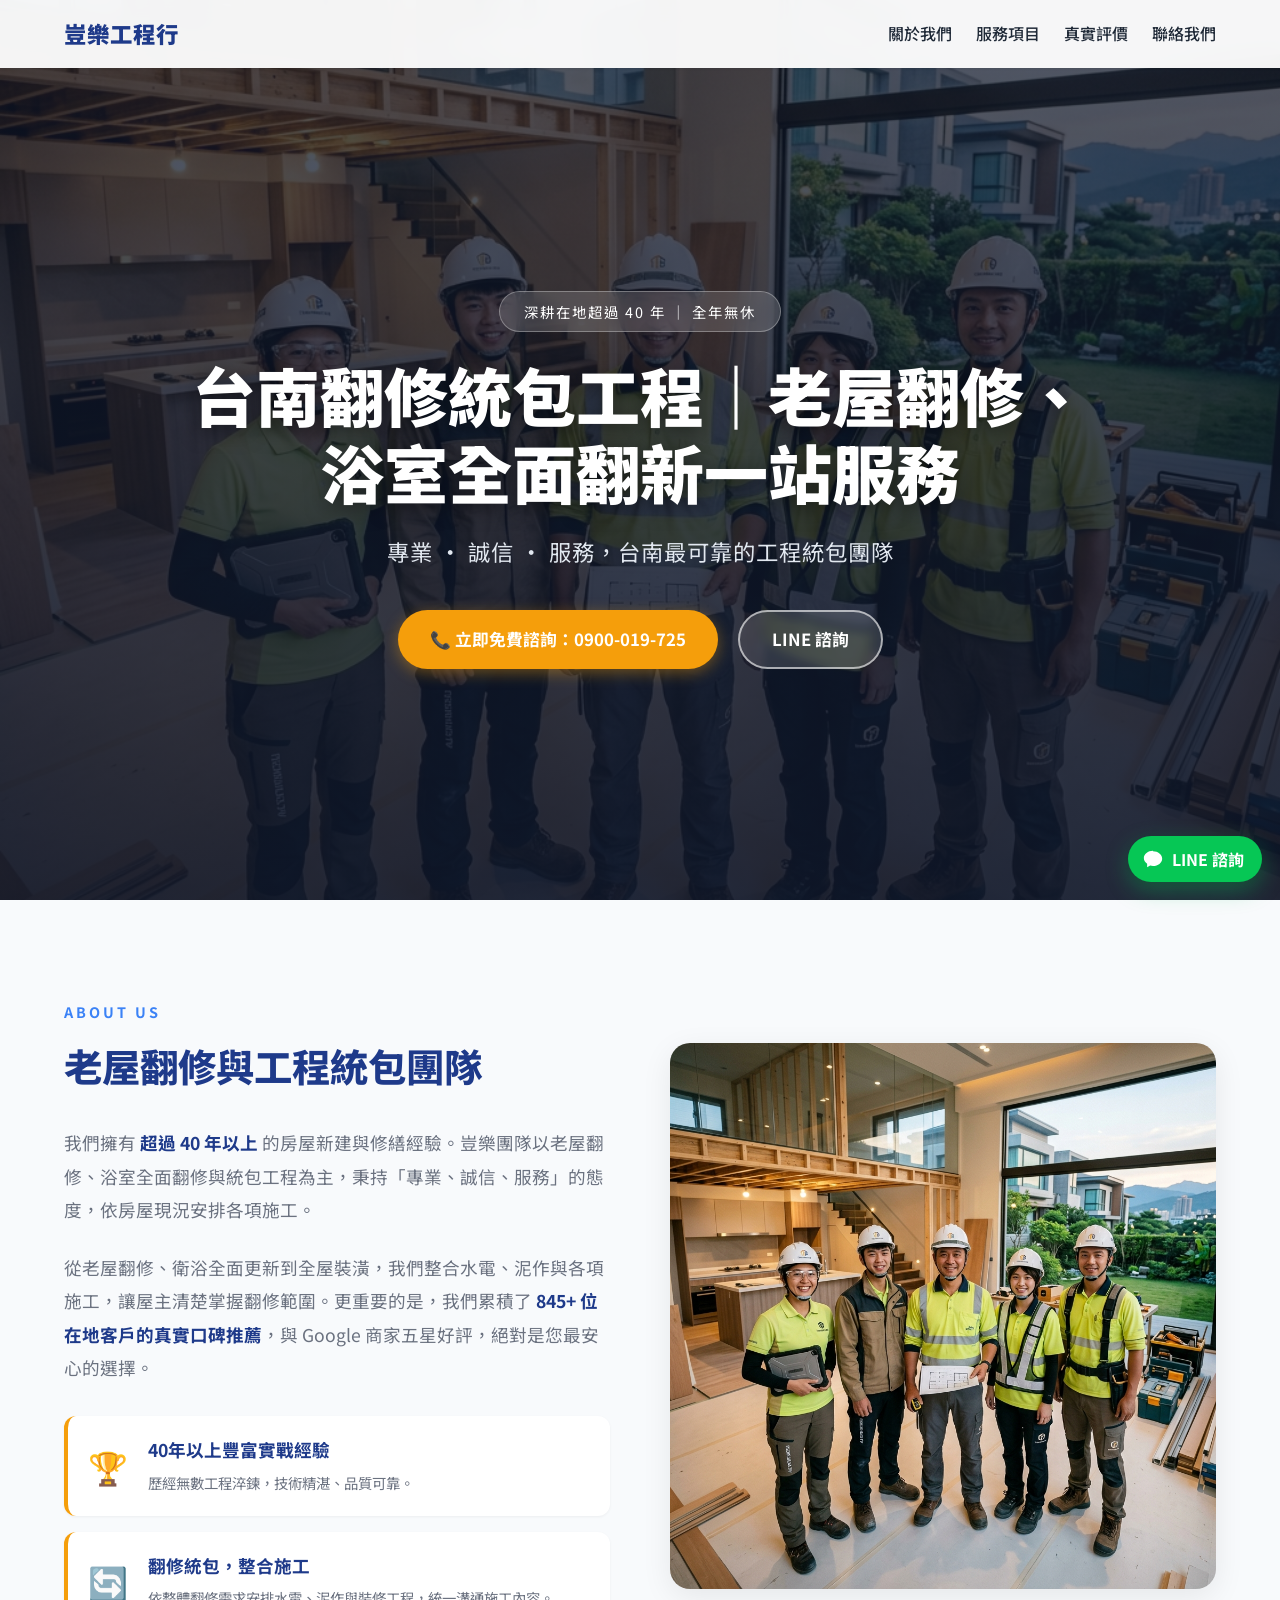
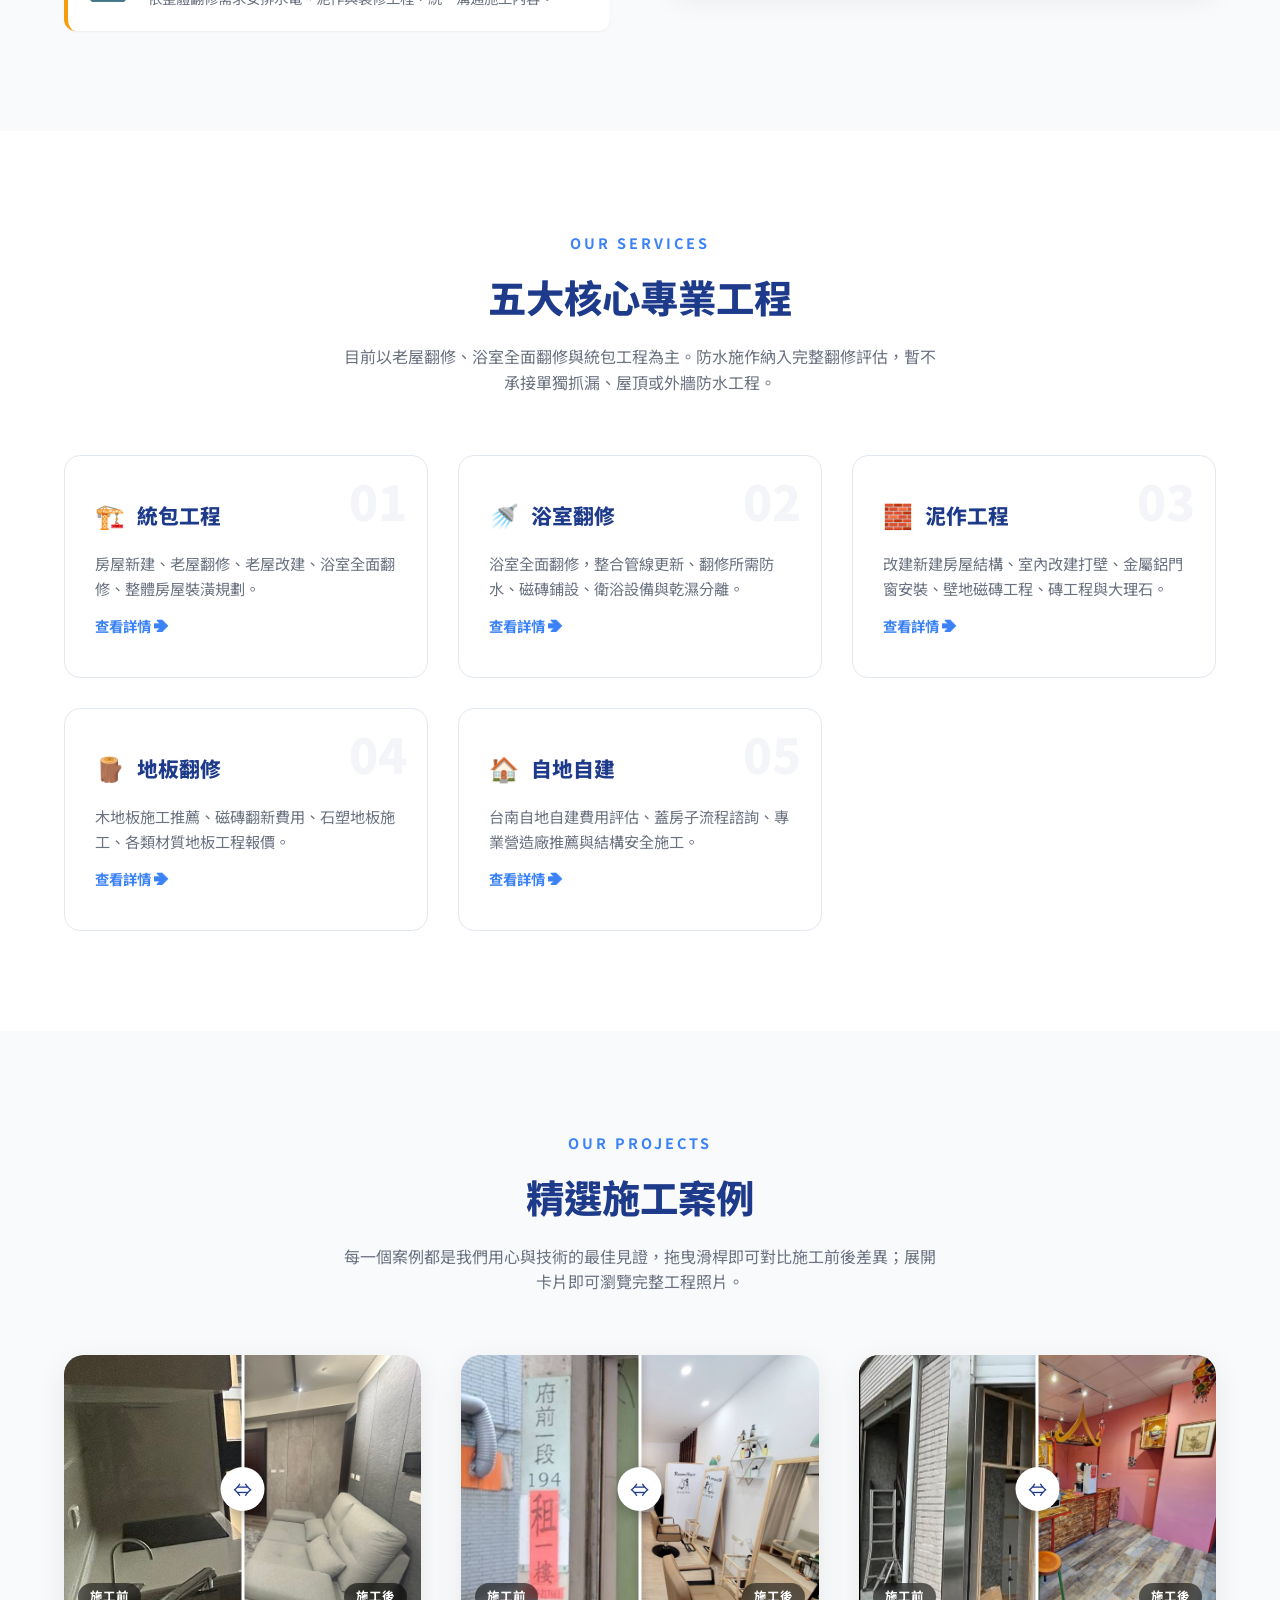
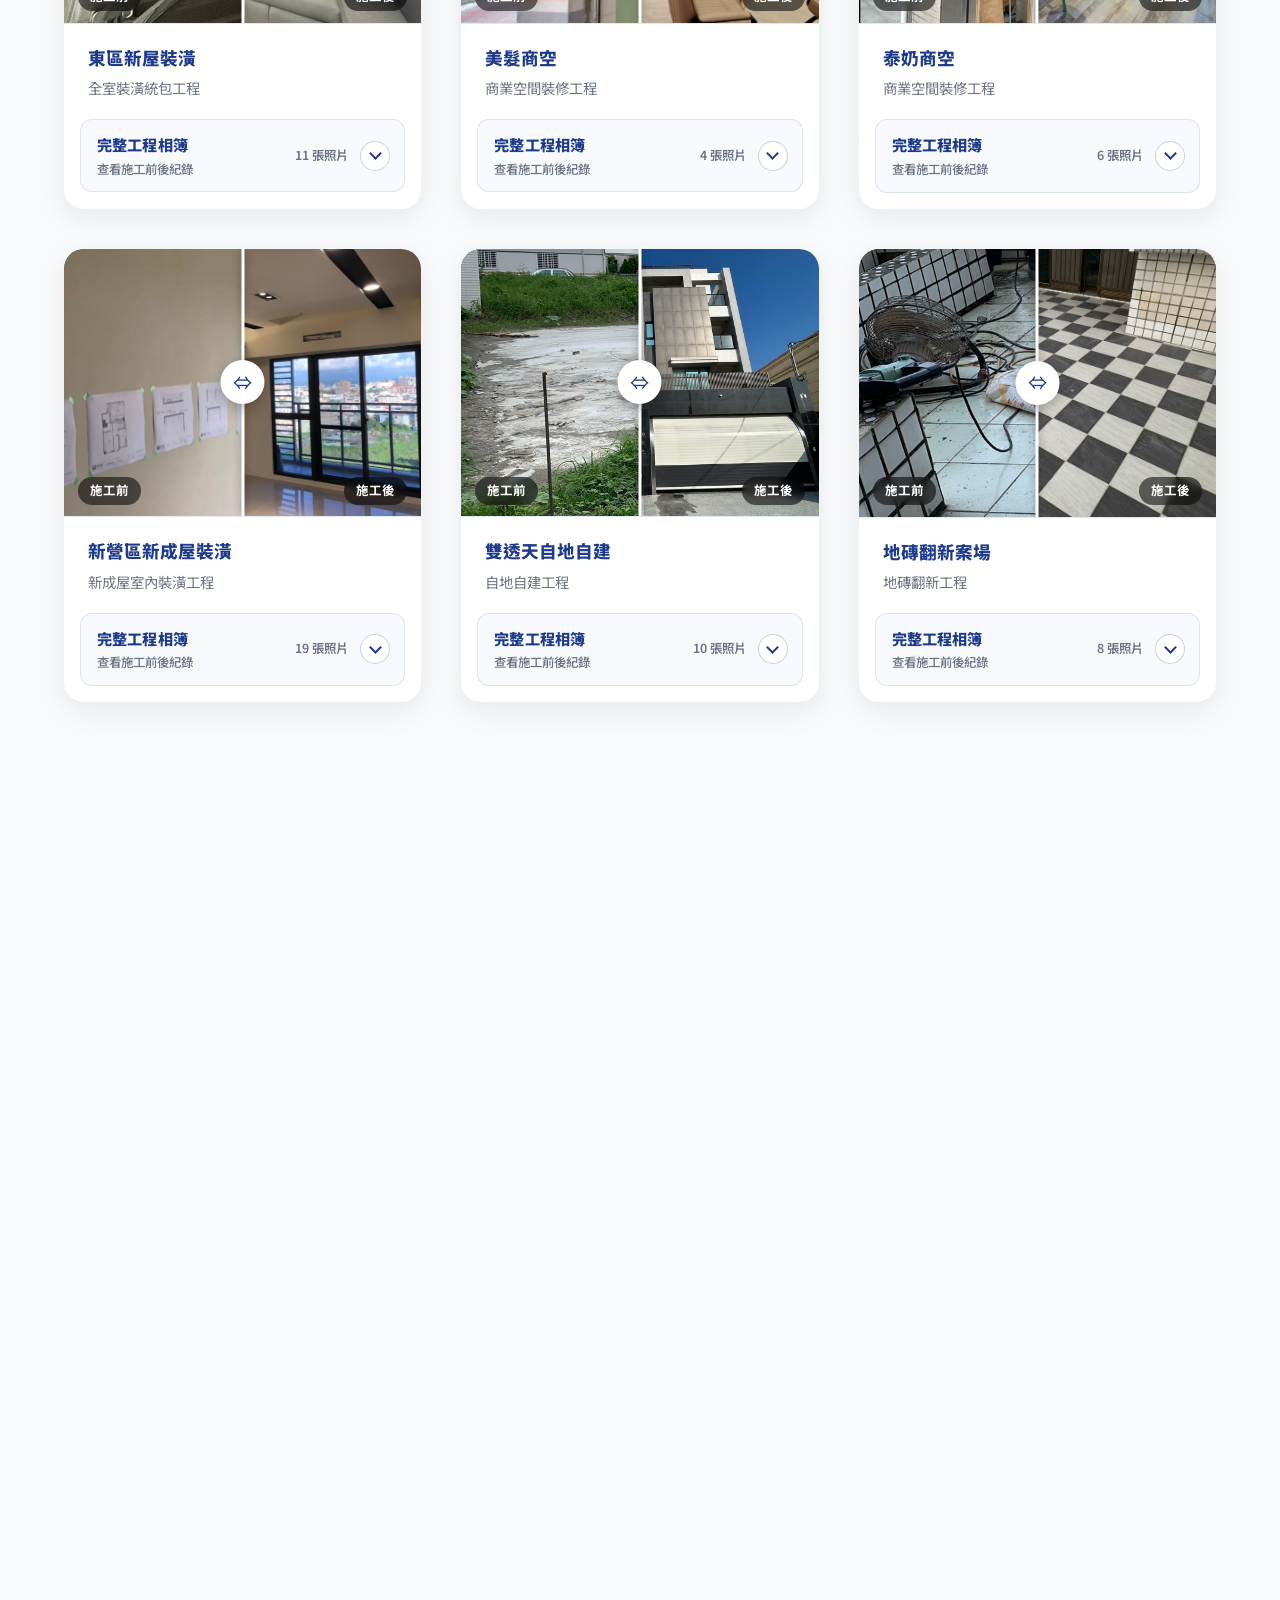
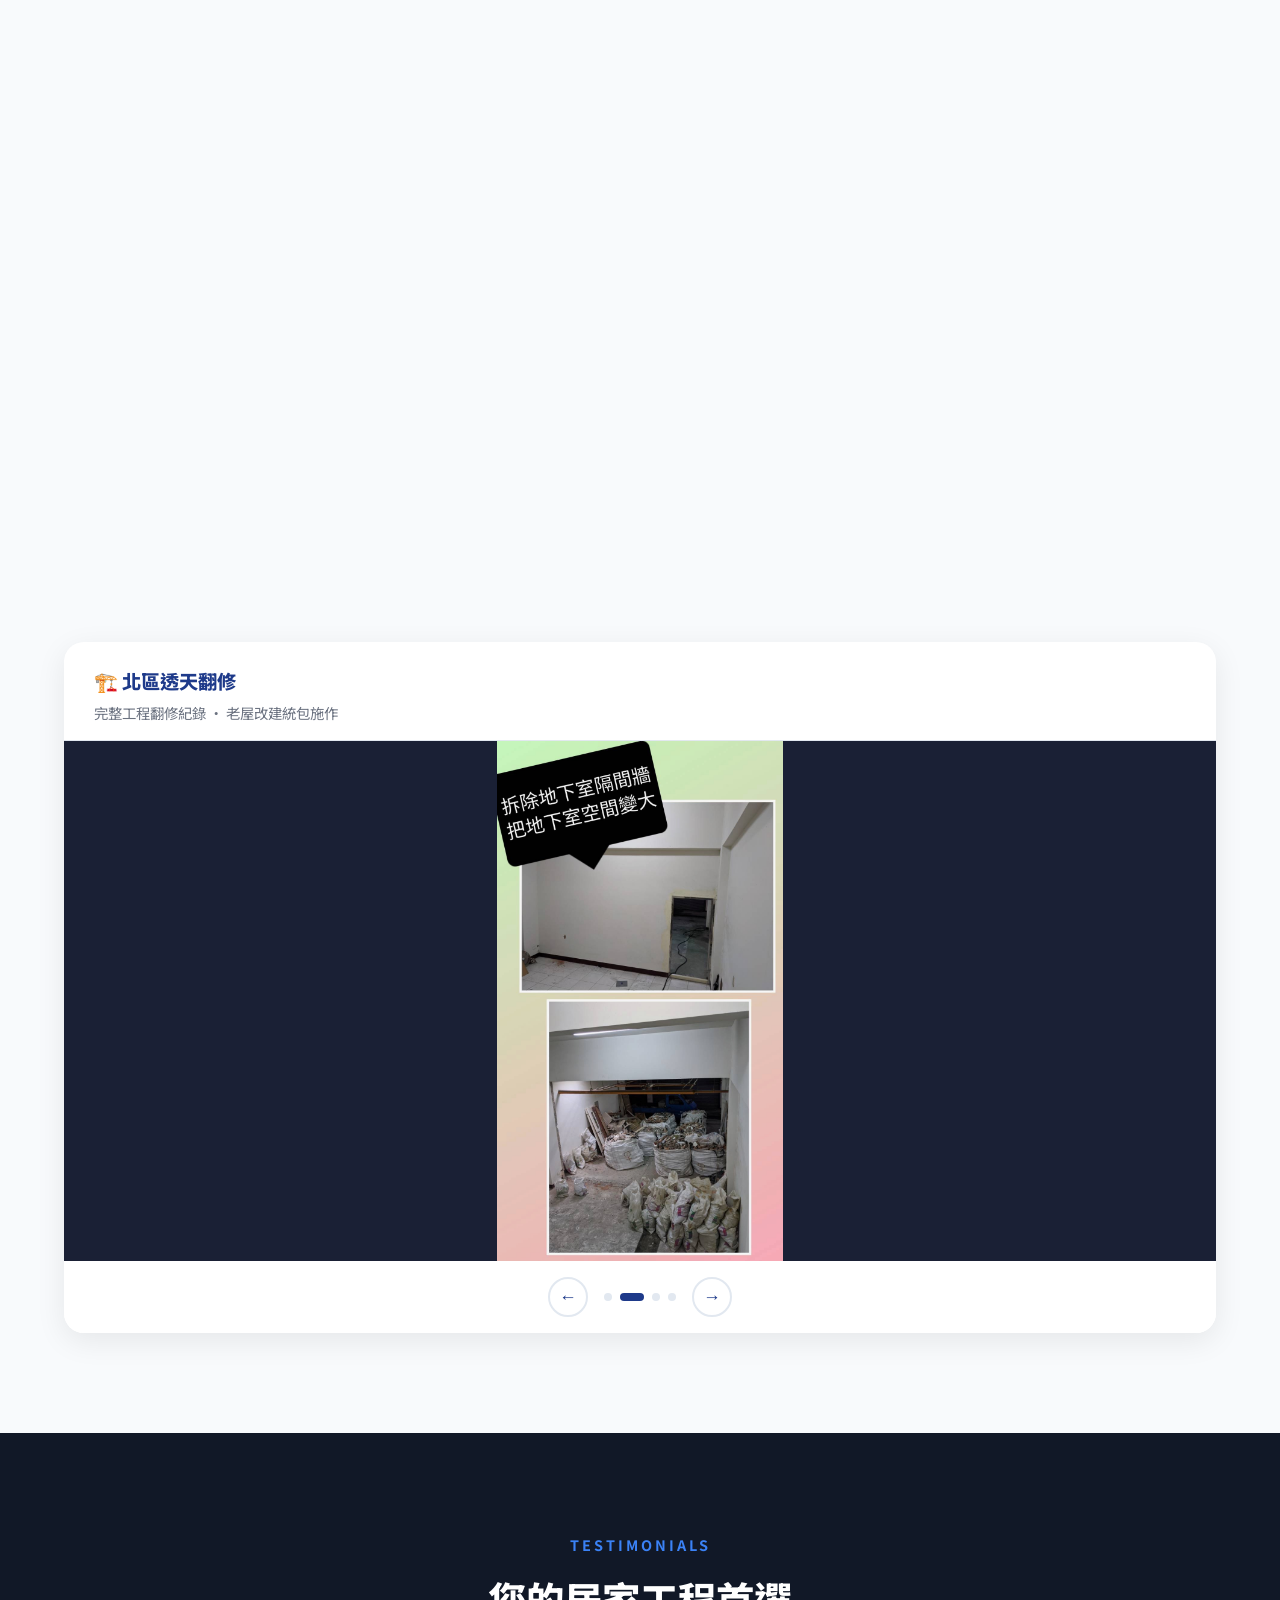
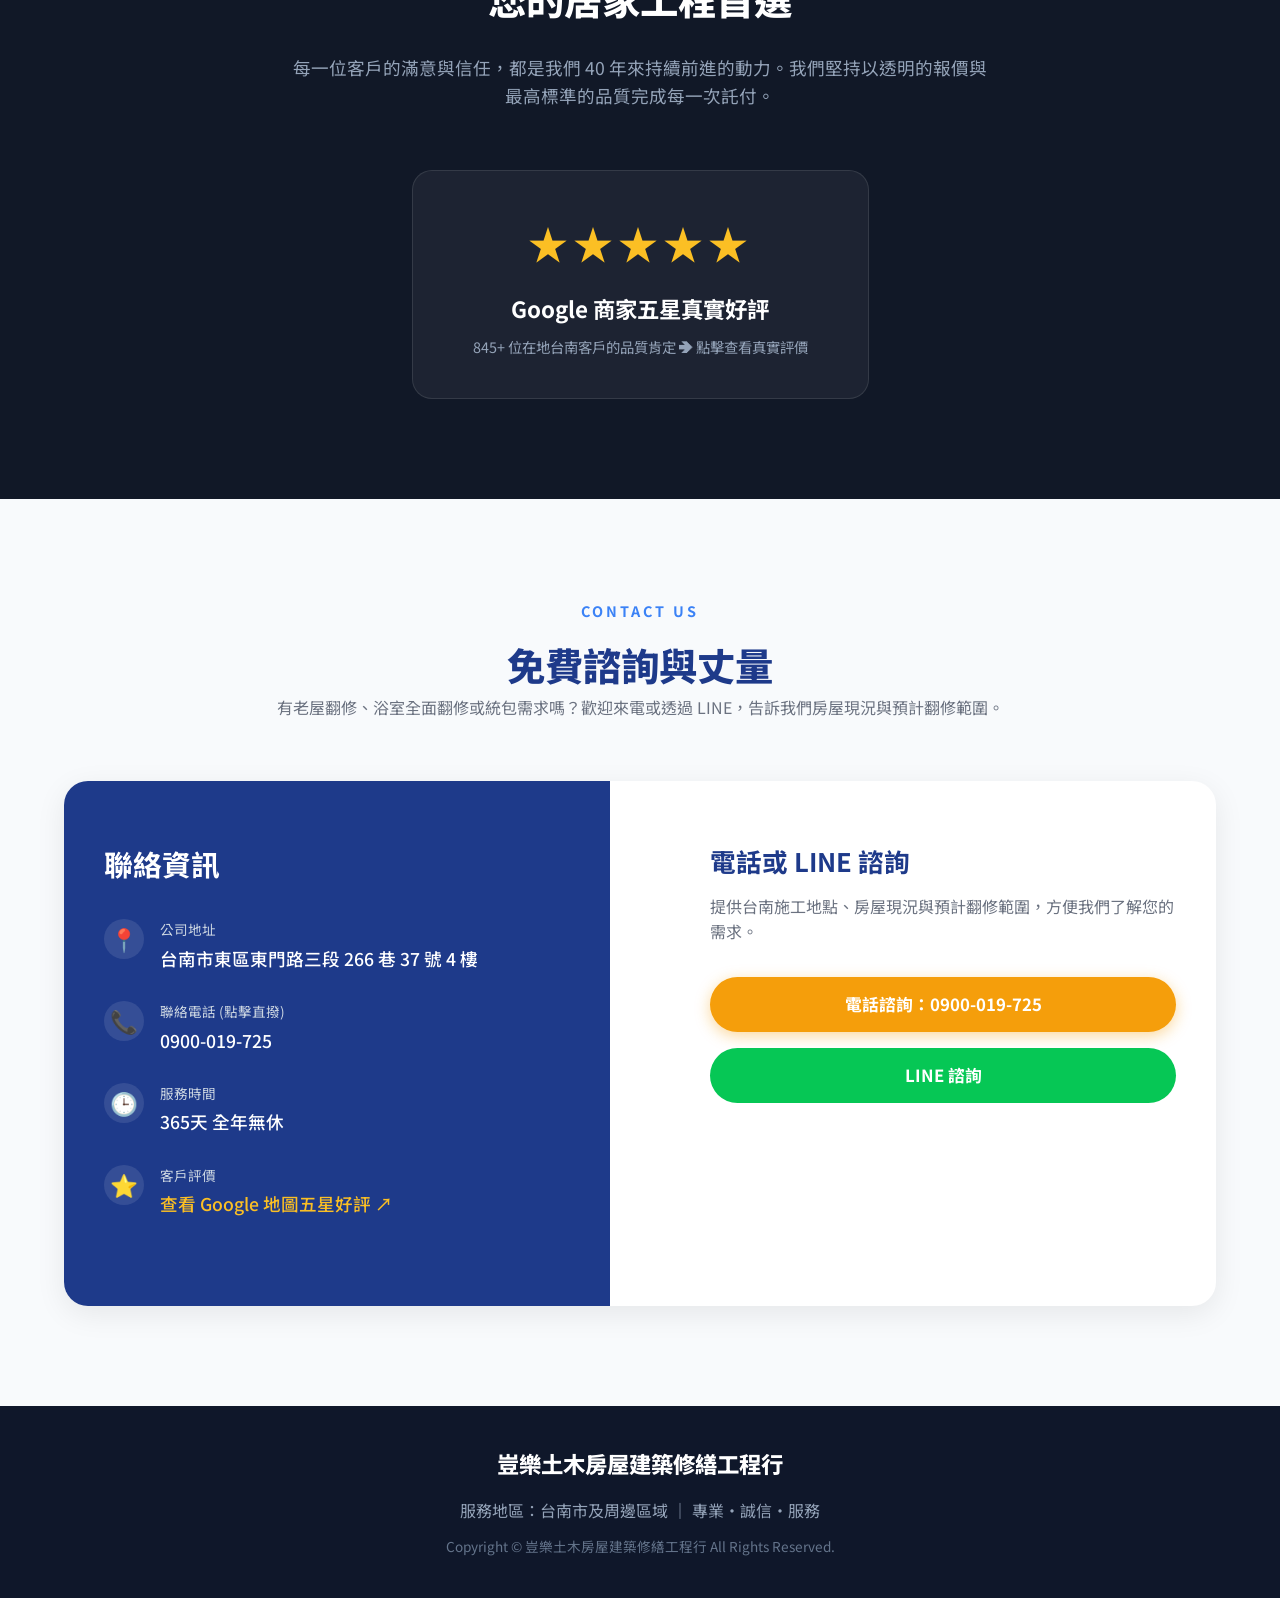
==== commit c304169f: "移除表單並統一電話與 LINE 聯絡追蹤" ====
--- a/index.html
+++ b/index.html
@@ -10,44 +10,6 @@
 
     gtag('config', 'G-RPTY6TW3ZX');
     gtag('config', 'AW-18055428591');
-  </script>
-  <!-- 點選通話轉換追蹤函數 -->
-  <script>
-  function gtag_report_conversion(url) {
-    var destination = typeof(url) !== 'undefined' ? url : '';
-    var didNavigate = false;
-
-    function navigate() {
-      if (didNavigate || !destination) {
-        return;
-      }
-
-      didNavigate = true;
-      window.location = destination;
-    }
-
-    var fallbackTimer = setTimeout(navigate, 300);
-
-    if (typeof gtag === 'function') {
-      gtag('event', 'click_phone', {
-        'event_category': 'Contact',
-        'event_label': 'Phone Call'
-      });
-      gtag('event', 'conversion', {
-          'send_to': 'AW-18055428591/sD1tCIH-5K4cEO_zv6FD',
-          'value': 1.0,
-          'currency': 'TWD',
-          'event_callback': function () {
-            clearTimeout(fallbackTimer);
-            navigate();
-          }
-      });
-    } else {
-      navigate();
-    }
-
-    return false;
-  }
   </script>
   <meta charset="UTF-8">
   <meta name="viewport" content="width=device-width, initial-scale=1.0">
@@ -75,7 +37,7 @@
       <li><a href="#about">關於我們</a></li>
       <li><a href="#services">服務項目</a></li>
       <li><a href="#reviews">真實評價</a></li>
-      <li><a href="#contact">聯絡表單</a></li>
+      <li><a href="#contact">聯絡我們</a></li>
     </ul>
   </nav>
 
@@ -88,8 +50,8 @@
         專業 · 誠信 · 服務，台南最可靠的工程統包團隊
       </p>
       <div class="hero-actions fade-up" style="transition-delay: 0.3s;">
-        <a href="tel:0900019725" class="btn btn-primary" onclick="return gtag_report_conversion('tel:0900019725');">📞 立即免費諮詢：0900-019-725</a>
-        <a href="#contact" class="btn btn-secondary">📋 線上表單詢問</a>
+        <a href="tel:0900019725" class="btn btn-primary">📞 立即免費諮詢：0900-019-725</a>
+        <a href="https://line.me/R/ti/p/%40548mfdmm" class="btn btn-secondary" data-line-contact target="_blank" rel="noopener">LINE 諮詢</a>
       </div>
     </div>
   </header>
@@ -248,13 +210,13 @@
     </div>
   </section>
 
-  <!-- 聯絡與表單 -->
+  <!-- 電話與 LINE 聯絡 -->
   <section id="contact" class="section contact-section">
     <div class="container">
       <div class="section-header fade-up">
         <span class="tag">CONTACT US</span>
         <h2>免費諮詢與丈量</h2>
-        <p style="color: var(--text-muted);">有老屋翻修、浴室全面翻修或統包需求嗎？歡迎來電、透過 LINE 或填寫下方表單，告訴我們房屋現況與預計翻修範圍。</p>
+        <p style="color: var(--text-muted);">有老屋翻修、浴室全面翻修或統包需求嗎？歡迎來電或透過 LINE，告訴我們房屋現況與預計翻修範圍。</p>
       </div>
       
       <div class="contact-wrapper fade-up">
@@ -274,7 +236,7 @@
             <div class="icon">📞</div>
             <div class="contact-item-text">
               <span>聯絡電話 (點擊直撥)</span>
-              <strong><a href="tel:0900019725" style="color:#fff; text-decoration:none;" onclick="return gtag_report_conversion('tel:0900019725');">0900-019-725</a></strong>
+              <strong><a href="tel:0900019725" style="color:#fff; text-decoration:none;">0900-019-725</a></strong>
             </div>
           </div>
           
@@ -295,121 +257,18 @@
           </div>
         </div>
         
-        <!-- 右側內嵌表單 -->
-        <div class="contact-form-panel">
-          <h3>線上諮詢表單</h3>
-          <p>填寫您的需求，我們會盡快與您聯繫，並安排現場勘查。</p>
-          
-          <form id="contactForm">
-            <div class="form-group">
-              <label for="name">您的姓名 (必填)</label>
-              <input type="text" id="name" class="form-control" placeholder="請輸入姓名" maxlength="30" required>
-            </div>
-            
-            <div class="form-group">
-              <label for="phone">聯絡電話 (必填)</label>
-              <input type="tel" id="phone" class="form-control" placeholder="請輸入手機或市話" maxlength="30" required>
-            </div>
-
-            <div class="form-group">
-              <label for="lineId">LINE ID</label>
-              <input type="text" id="lineId" class="form-control" placeholder="方便聯繫的 LINE ID（選填）" maxlength="50">
-            </div>
-            
-            <div class="form-group">
-              <label for="serviceType">需要諮詢的工程項目</label>
-              <select id="serviceType" class="form-control">
-                <option value="">請選擇工程分類...</option>
-                <option value="統包工程">統包工程 (新建/翻修)</option>
-                <option value="水電工程">水電工程 (管線/衛浴)</option>
-                <option value="泥作工程">泥作工程 (磁磚/打壁)</option>
-                <option value="油漆工程">油漆粉刷（翻修配套）</option>
-                <option value="木工裝潢">木工裝潢</option>
-                <option value="地板工程">地板工程</option>
-                <option value="自地自建">自地自建</option>
-                <option value="鋼筋板模">鋼筋板模鷹架</option>
-                <option value="拆除工程">拆除工程</option>
-                <option value="其他">其他 / 不確定</option>
-              </select>
-            </div>
-            
-            <div class="form-group">
-              <label for="location">施工的地點（台南市）</label>
-              <select id="location" name="location" class="form-control">
-                <option value="">請選擇台南市行政區...</option>
-                <option value="中西區">中西區</option>
-                <option value="東區">東區</option>
-                <option value="南區">南區</option>
-                <option value="北區">北區</option>
-                <option value="安平區">安平區</option>
-                <option value="安南區">安南區</option>
-                <option value="永康區">永康區</option>
-                <option value="仁德區">仁德區</option>
-                <option value="歸仁區">歸仁區</option>
-                <option value="關廟區">關廟區</option>
-                <option value="龍崎區">龍崎區</option>
-                <option value="新化區">新化區</option>
-                <option value="新市區">新市區</option>
-                <option value="安定區">安定區</option>
-                <option value="善化區">善化區</option>
-                <option value="大內區">大內區</option>
-                <option value="山上區">山上區</option>
-                <option value="玉井區">玉井區</option>
-                <option value="楠西區">楠西區</option>
-                <option value="南化區">南化區</option>
-                <option value="左鎮區">左鎮區</option>
-                <option value="麻豆區">麻豆區</option>
-                <option value="佳里區">佳里區</option>
-                <option value="西港區">西港區</option>
-                <option value="七股區">七股區</option>
-                <option value="將軍區">將軍區</option>
-                <option value="學甲區">學甲區</option>
-                <option value="北門區">北門區</option>
-                <option value="官田區">官田區</option>
-                <option value="六甲區">六甲區</option>
-                <option value="下營區">下營區</option>
-                <option value="柳營區">柳營區</option>
-                <option value="鹽水區">鹽水區</option>
-                <option value="新營區">新營區</option>
-                <option value="後壁區">後壁區</option>
-                <option value="白河區">白河區</option>
-                <option value="東山區">東山區</option>
-              </select>
-            </div>
-
-            <div class="form-group">
-              <label for="message">需求與問題描述</label>
-              <textarea id="message" class="form-control" placeholder="請說明房屋現況、預計翻修範圍與希望施工時間..." maxlength="800"></textarea>
-            </div>
-            
-            <button type="submit" class="btn btn-primary submit-btn">送出諮詢</button>
-          </form>
-        </div>
-      </div>
-    </div>
-  </section>
-
-  <dialog id="submissionNotice" class="submission-dialog" aria-labelledby="submissionNoticeTitle" aria-describedby="submissionNoticeLead">
-    <div class="submission-dialog-card">
-      <div class="submission-dialog-icon" aria-hidden="true">✓</div>
-      <div class="submission-dialog-content">
-        <p class="submission-dialog-eyebrow">諮詢已送出</p>
-        <h2 id="submissionNoticeTitle">謝謝您的詢問</h2>
-        <p id="submissionNoticeLead" class="submission-dialog-lead">我們已收到您的需求，會盡快回覆您。</p>
-
-        <a class="submission-dialog-phone" href="tel:0900019725">
-          <span class="submission-dialog-phone-icon" aria-hidden="true">☎</span>
-          <span class="submission-dialog-phone-copy">
-            <small>緊急需求請來電</small>
-            <strong>0900-019-725</strong>
-          </span>
-          <span class="submission-dialog-phone-arrow" aria-hidden="true">↗</span>
-        </a>
-
-        <button type="button" class="submission-dialog-close" autofocus>知道了，謝謝</button>
-      </div>
-    </div>
-  </dialog>
+        <!-- 電話與 LINE 諮詢 -->
+        <div class="contact-actions-panel">
+          <h3>電話或 LINE 諮詢</h3>
+          <p>提供台南施工地點、房屋現況與預計翻修範圍，方便我們了解您的需求。</p>
+          <div class="contact-actions">
+            <a href="tel:0900019725" class="btn btn-primary">電話諮詢：0900-019-725</a>
+            <a href="https://line.me/R/ti/p/%40548mfdmm" class="btn btn-line" data-line-contact target="_blank" rel="noopener">LINE 諮詢</a>
+          </div>
+        </div>
+      </div>
+    </div>
+  </section>
 
   <!-- 頁尾 -->
   <footer>
--- a/assets/css/style.css
+++ b/assets/css/style.css
@@ -404,7 +404,7 @@
   margin-top: 8px;
 }
 
-/* ── 聯絡與表單區塊 (Contact & Form) ── */
+/* ── 聯絡區塊 (Contact) ── */
 .contact-section {
   background: var(--bg-light);
 }
@@ -458,221 +458,38 @@
   color: #fff;
 }
 
-.contact-form-panel {
+.contact-actions-panel {
   padding: 60px 40px;
 }
 
-.contact-form-panel h3 {
+.contact-actions-panel h3 {
   font-size: 1.6rem;
   color: var(--primary);
   margin-bottom: 12px;
 }
 
-.contact-form-panel p {
+.contact-actions-panel p {
   color: var(--text-muted);
   margin-bottom: 32px;
 }
 
-.form-group {
-  margin-bottom: 24px;
-}
-
-.form-group label {
-  display: block;
-  font-weight: 600;
-  font-size: 0.95rem;
-  margin-bottom: 8px;
-  color: var(--text-main);
-}
-
-.form-control {
-  width: 100%;
-  padding: 14px 16px;
-  border: 1px solid var(--surface-border);
-  border-radius: 8px;
-  font-size: 1rem;
-  font-family: inherit;
-  transition: var(--transition);
-  background: var(--bg-light);
-}
-
-.form-control:focus {
-  outline: none;
-  border-color: var(--primary-light);
-  box-shadow: 0 0 0 3px rgba(59, 130, 246, 0.15);
-  background: var(--bg-white);
-}
-
-textarea.form-control {
-  resize: vertical;
-  min-height: 120px;
-}
-
-.submit-btn {
-  width: 100%;
-  padding: 16px;
-  font-size: 1.1rem;
-}
-
-/* ── 諮詢送出回饋 ── */
-.submission-dialog {
-  width: min(560px, calc(100% - 32px));
-  max-width: none;
-  margin: auto;
-  padding: 0;
-  border: 0;
-  border-radius: 28px;
-  background: transparent;
-  color: var(--text-main);
-  box-shadow: 0 24px 80px rgba(15, 23, 42, 0.28);
-  overflow: visible;
-}
-
-.submission-dialog::backdrop {
-  background: rgba(15, 23, 42, 0.68);
-  backdrop-filter: blur(6px);
-}
-
-.submission-dialog-card {
-  position: relative;
+.contact-actions {
   display: grid;
-  grid-template-columns: 72px 1fr;
-  gap: 22px;
-  padding: 40px 40px 36px;
-  border: 1px solid rgba(30, 58, 138, 0.1);
-  border-radius: 28px;
-  background: var(--bg-white);
-  overflow: hidden;
-}
-
-.submission-dialog-card::before {
-  content: '';
-  position: absolute;
-  inset: 0 0 auto;
-  height: 8px;
-  background: linear-gradient(90deg, var(--primary), var(--primary-light), var(--accent));
-}
-
-.submission-dialog-icon {
-  display: flex;
-  align-items: center;
-  justify-content: center;
-  width: 64px;
-  height: 64px;
-  margin-top: 2px;
-  border: 8px solid #fff7ed;
-  border-radius: 50%;
-  background: var(--accent);
-  color: #fff;
-  font-size: 1.7rem;
-  font-weight: 900;
-  line-height: 1;
-  box-shadow: 0 8px 20px rgba(245, 158, 11, 0.28);
-}
-
-.submission-dialog-content {
-  min-width: 0;
-}
-
-.submission-dialog-eyebrow {
-  margin-bottom: 4px;
-  color: var(--accent-hover);
-  font-size: 0.85rem;
-  font-weight: 800;
-  letter-spacing: 0.08em;
-}
-
-.submission-dialog-content h2 {
-  margin-bottom: 8px;
-  color: var(--primary);
-  font-size: 1.8rem;
-  line-height: 1.25;
-}
-
-.submission-dialog-lead {
-  color: var(--text-muted);
-  font-size: 0.98rem;
-  line-height: 1.75;
-  margin-bottom: 20px;
-}
-
-.submission-dialog-phone {
-  display: flex;
-  align-items: center;
-  gap: 12px;
-  padding: 14px 16px;
-  border-radius: 16px;
-  background: var(--primary);
-  color: #fff;
-  text-decoration: none;
-  box-shadow: 0 8px 18px rgba(30, 58, 138, 0.22);
-  transition: var(--transition);
-}
-
-.submission-dialog-phone:hover {
-  background: #172f73;
-  transform: translateY(-2px);
-  box-shadow: 0 12px 24px rgba(30, 58, 138, 0.28);
-}
-
-.submission-dialog-phone:focus-visible,
-.submission-dialog-close:focus-visible {
-  outline: 3px solid rgba(59, 130, 246, 0.35);
-  outline-offset: 3px;
-}
-
-.submission-dialog-phone-icon {
-  display: flex;
-  align-items: center;
-  justify-content: center;
-  width: 36px;
-  height: 36px;
-  border-radius: 50%;
-  background: rgba(255, 255, 255, 0.14);
-  color: #fbbf24;
-  font-size: 1.1rem;
-}
-
-.submission-dialog-phone-copy {
-  display: flex;
-  flex-direction: column;
-  line-height: 1.2;
-}
-
-.submission-dialog-phone-copy small {
-  color: #bfdbfe;
-  font-size: 0.75rem;
-  margin-bottom: 3px;
-}
-
-.submission-dialog-phone-copy strong {
-  font-size: 1.2rem;
-  letter-spacing: 0.04em;
-}
-
-.submission-dialog-phone-arrow {
-  margin-left: auto;
-  color: #fbbf24;
-  font-size: 1.4rem;
-}
-
-.submission-dialog-close {
-  width: 100%;
-  margin-top: 16px;
-  padding: 13px 16px;
-  border: 1px solid var(--surface-border);
-  border-radius: 14px;
-  background: var(--bg-white);
-  color: var(--primary);
-  font: inherit;
-  font-weight: 800;
-  cursor: pointer;
-  transition: var(--transition);
-}
-
-.submission-dialog-close:hover {
-  border-color: var(--primary-light);
-  background: #eff6ff;
+  gap: 16px;
+}
+
+.contact-actions .btn {
+  text-align: center;
+}
+
+.btn-line {
+  background: #06c755;
+  color: #fff;
+}
+
+.btn-line:hover {
+  background: #05b64d;
+  color: #fff;
 }
 
 /* ── 頁尾 (Footer) ── */
@@ -726,7 +543,7 @@
 
 @media (max-width: 600px) {
   .hero { padding-top: 100px; padding-bottom: 40px; }
-  .contact-info-panel, .contact-form-panel { padding: 40px 20px; }
+  .contact-info-panel, .contact-actions-panel { padding: 40px 20px; }
   .section { padding: 60px 5%; }
 }
 
@@ -1115,22 +932,6 @@
   .compare-container { aspect-ratio: 1 / 1; }
   .carousel-track img { height: 420px; }
 
-  .submission-dialog-card {
-    grid-template-columns: 1fr;
-    gap: 16px;
-    padding: 34px 24px 24px;
-  }
-
-  .submission-dialog-icon {
-    width: 56px;
-    height: 56px;
-    border-width: 6px;
-    font-size: 1.45rem;
-  }
-
-  .submission-dialog-content h2 {
-    font-size: 1.55rem;
-  }
 }
 
 /* ── 無障礙隱藏 (SEO 可見、視覺隱藏) ── */
@@ -1172,6 +973,12 @@
   background: #05b64d;
 }
 
+.line-fab.is-hidden {
+  opacity: 0;
+  visibility: hidden;
+  pointer-events: none;
+}
+
 .line-fab:focus-visible {
   outline: 3px solid var(--primary);
   outline-offset: 3px;
@@ -1183,12 +990,6 @@
   flex-shrink: 0;
 }
 
-.line-fab.is-hidden {
-  opacity: 0;
-  visibility: hidden;
-  transform: translateY(14px);
-  pointer-events: none;
-}
 
 @media (max-width: 480px) {
   .line-fab {
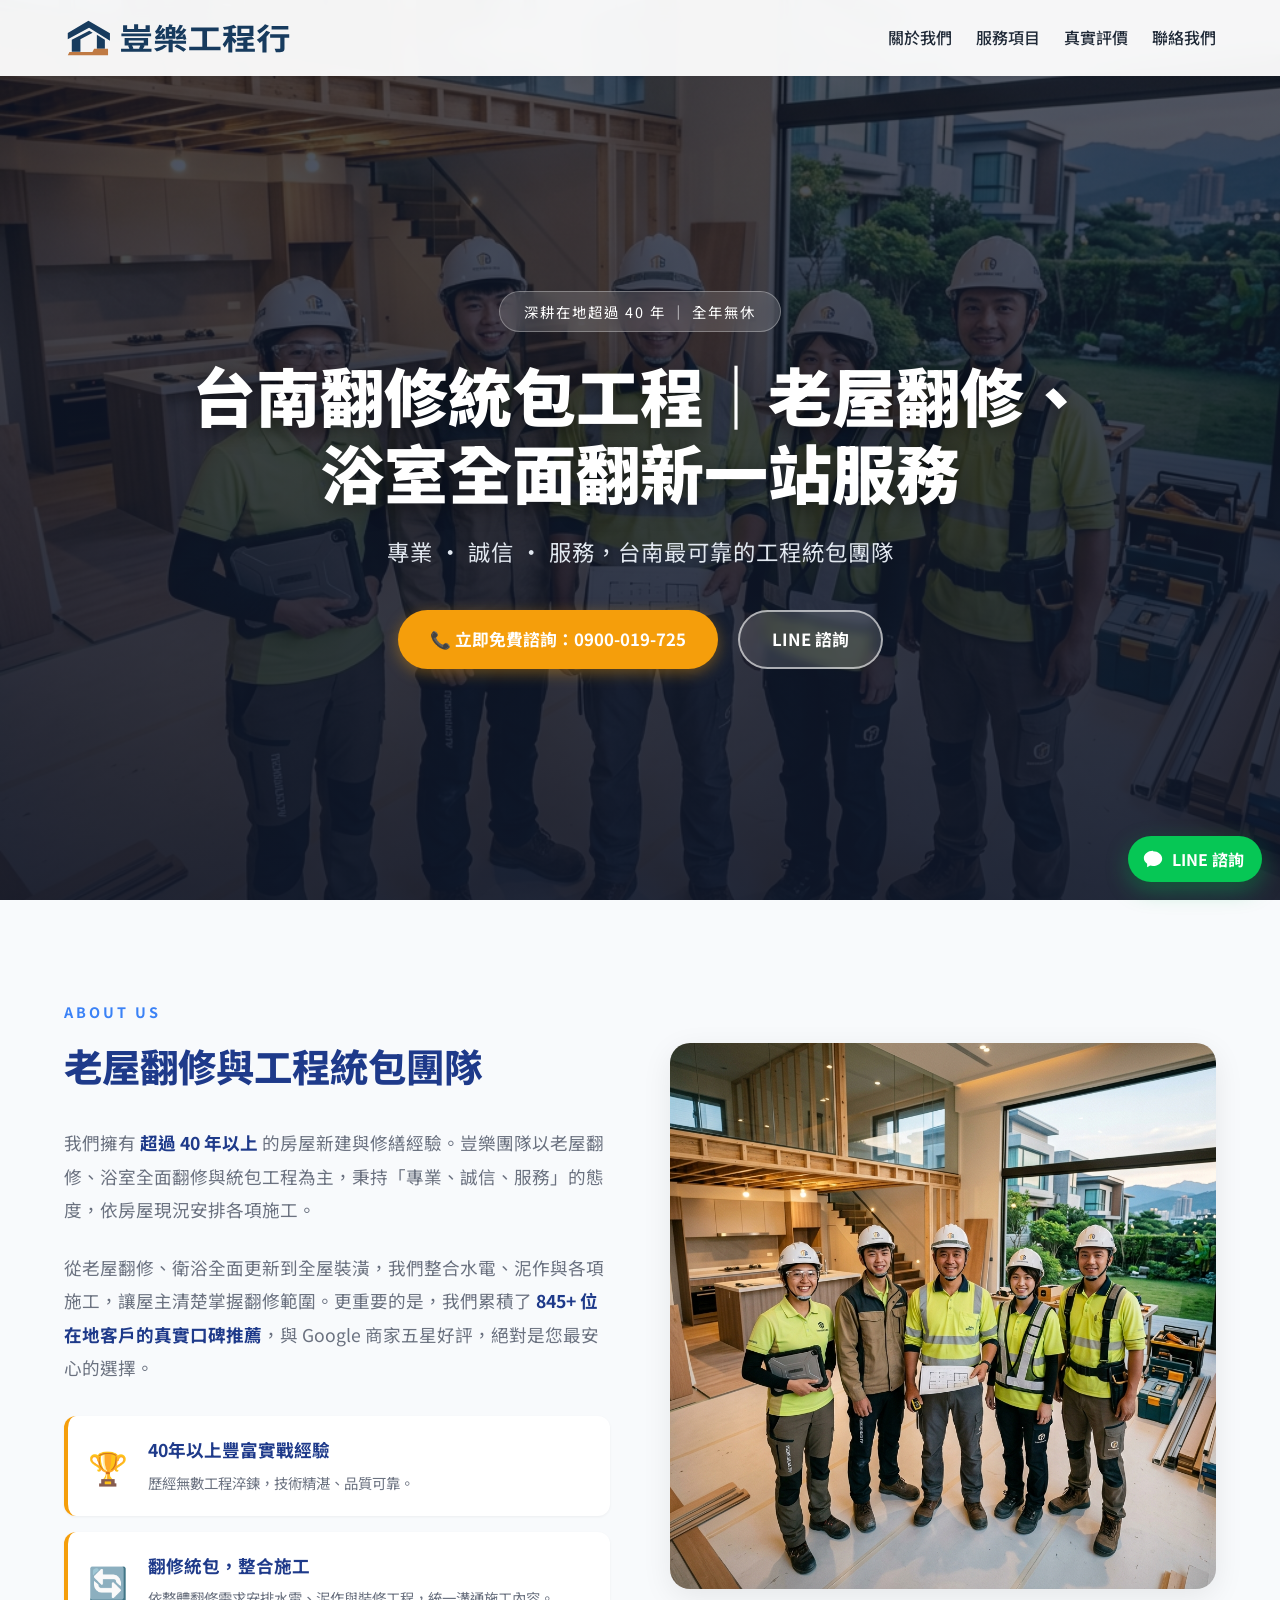
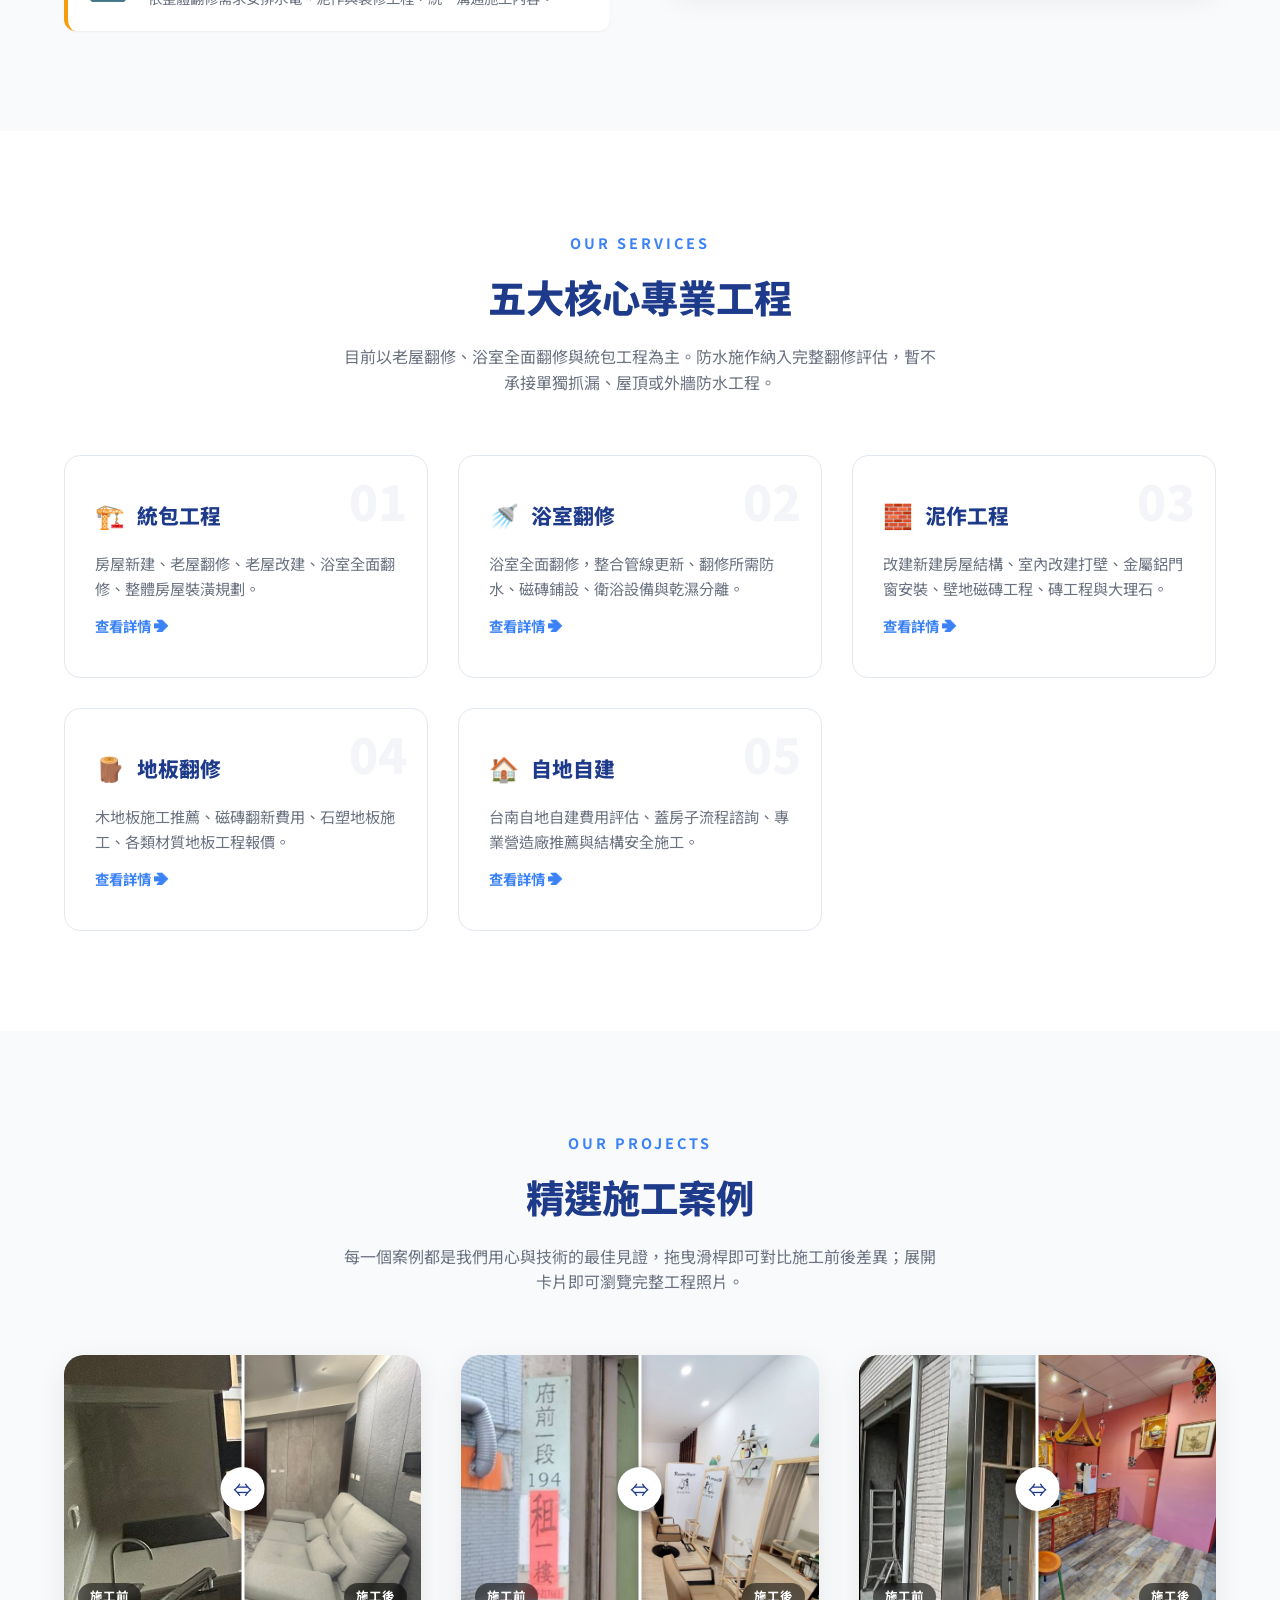
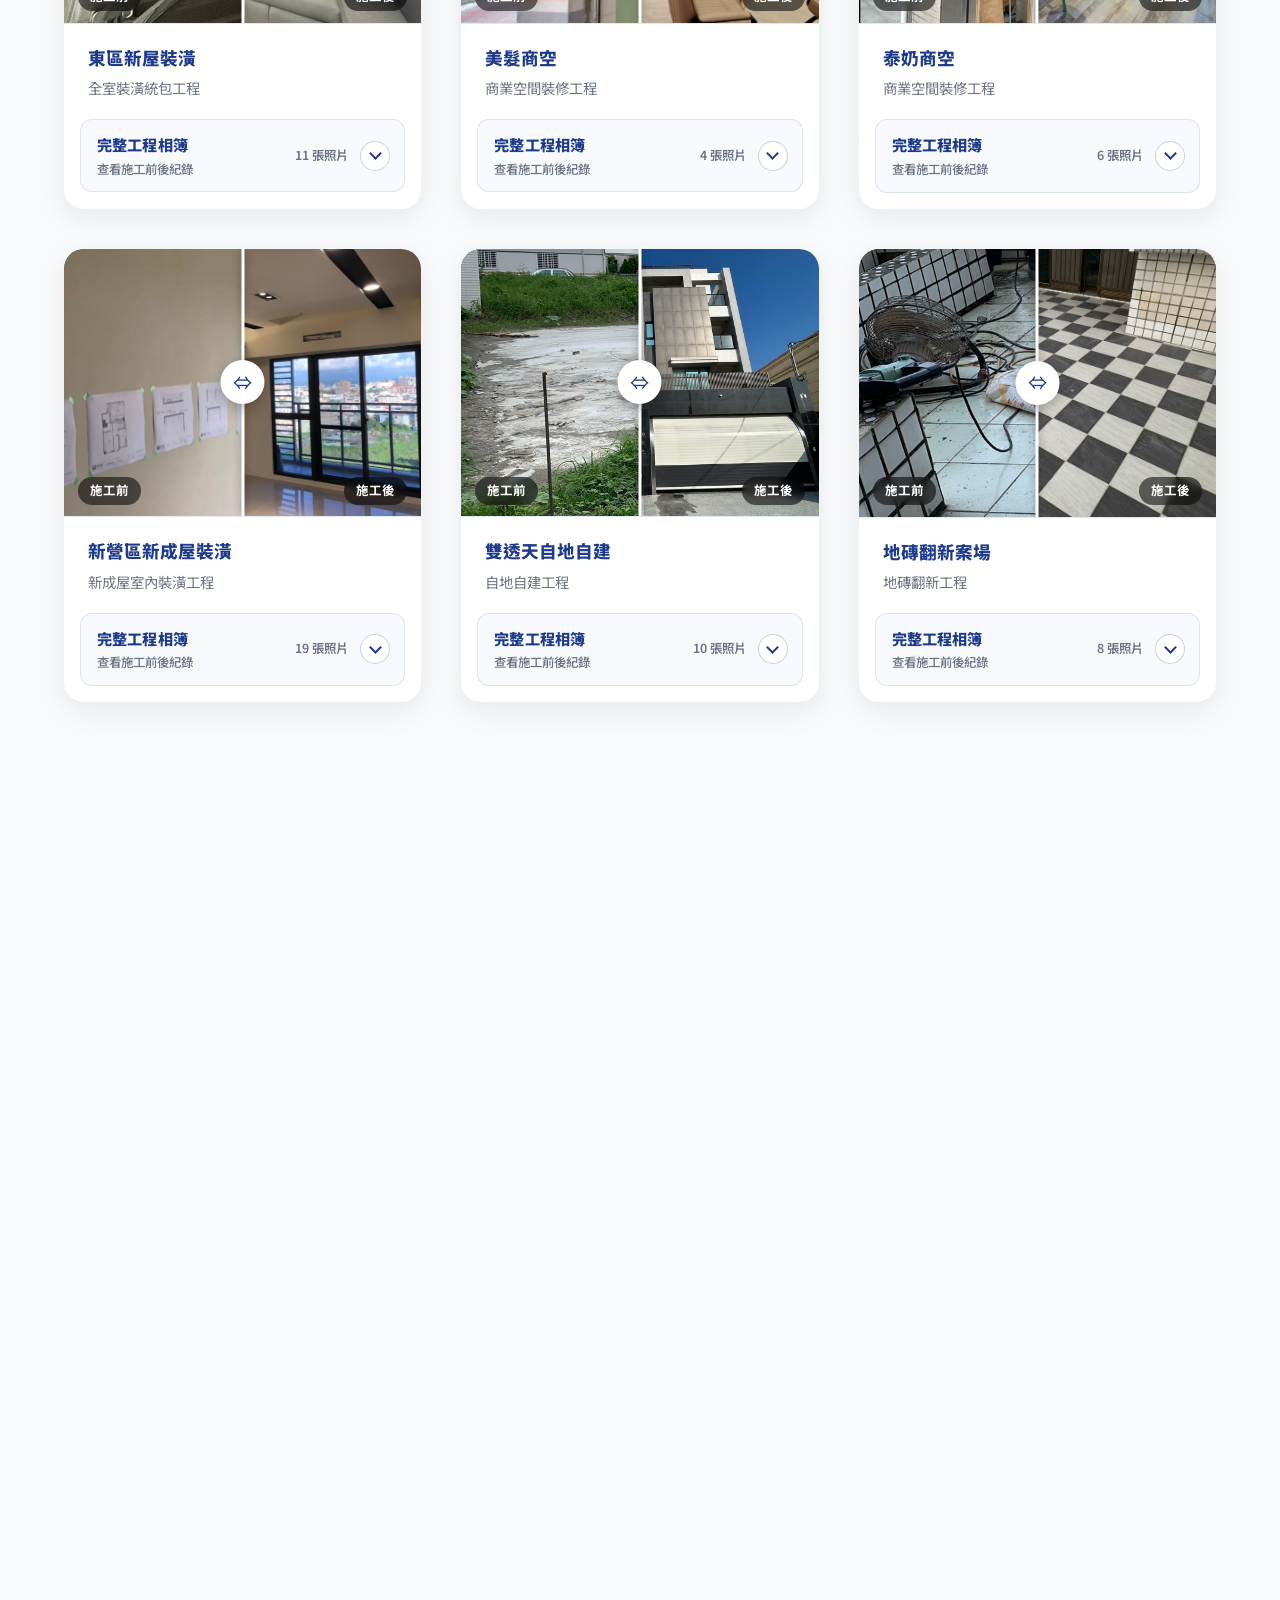
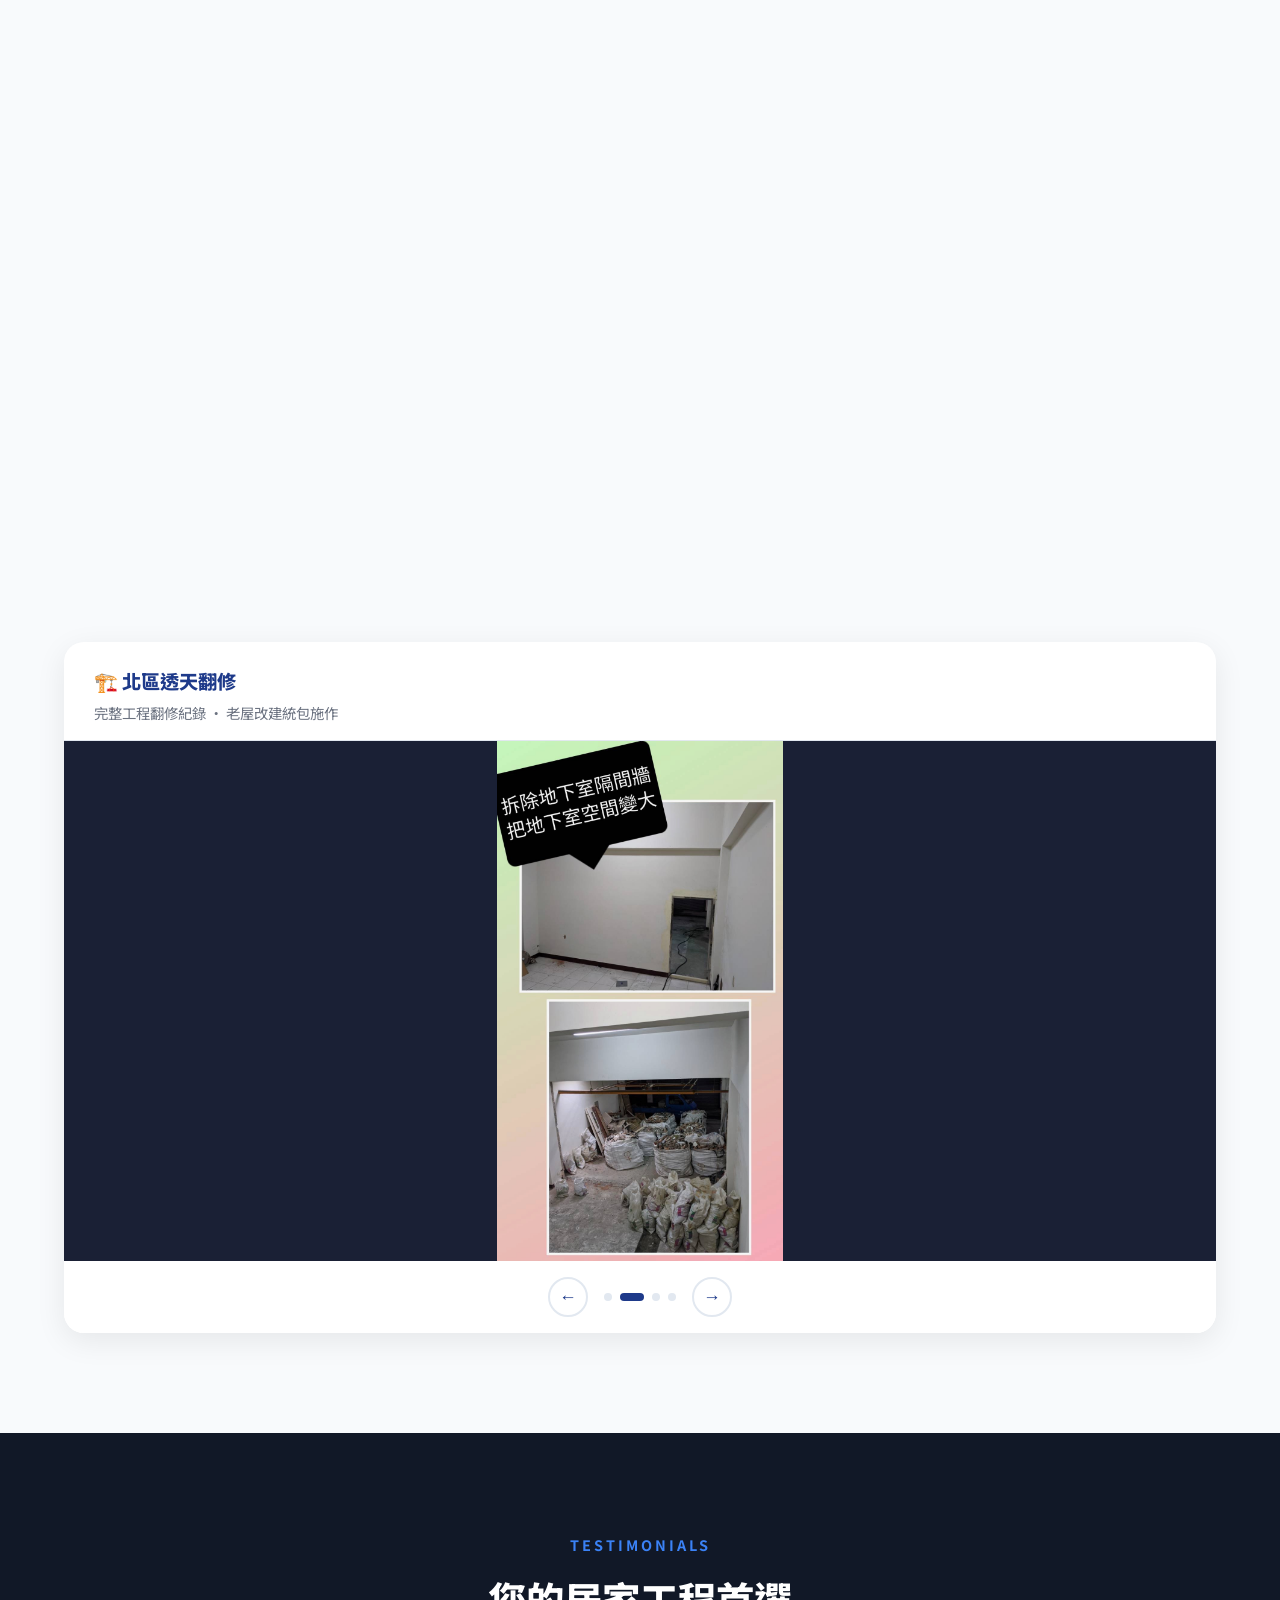
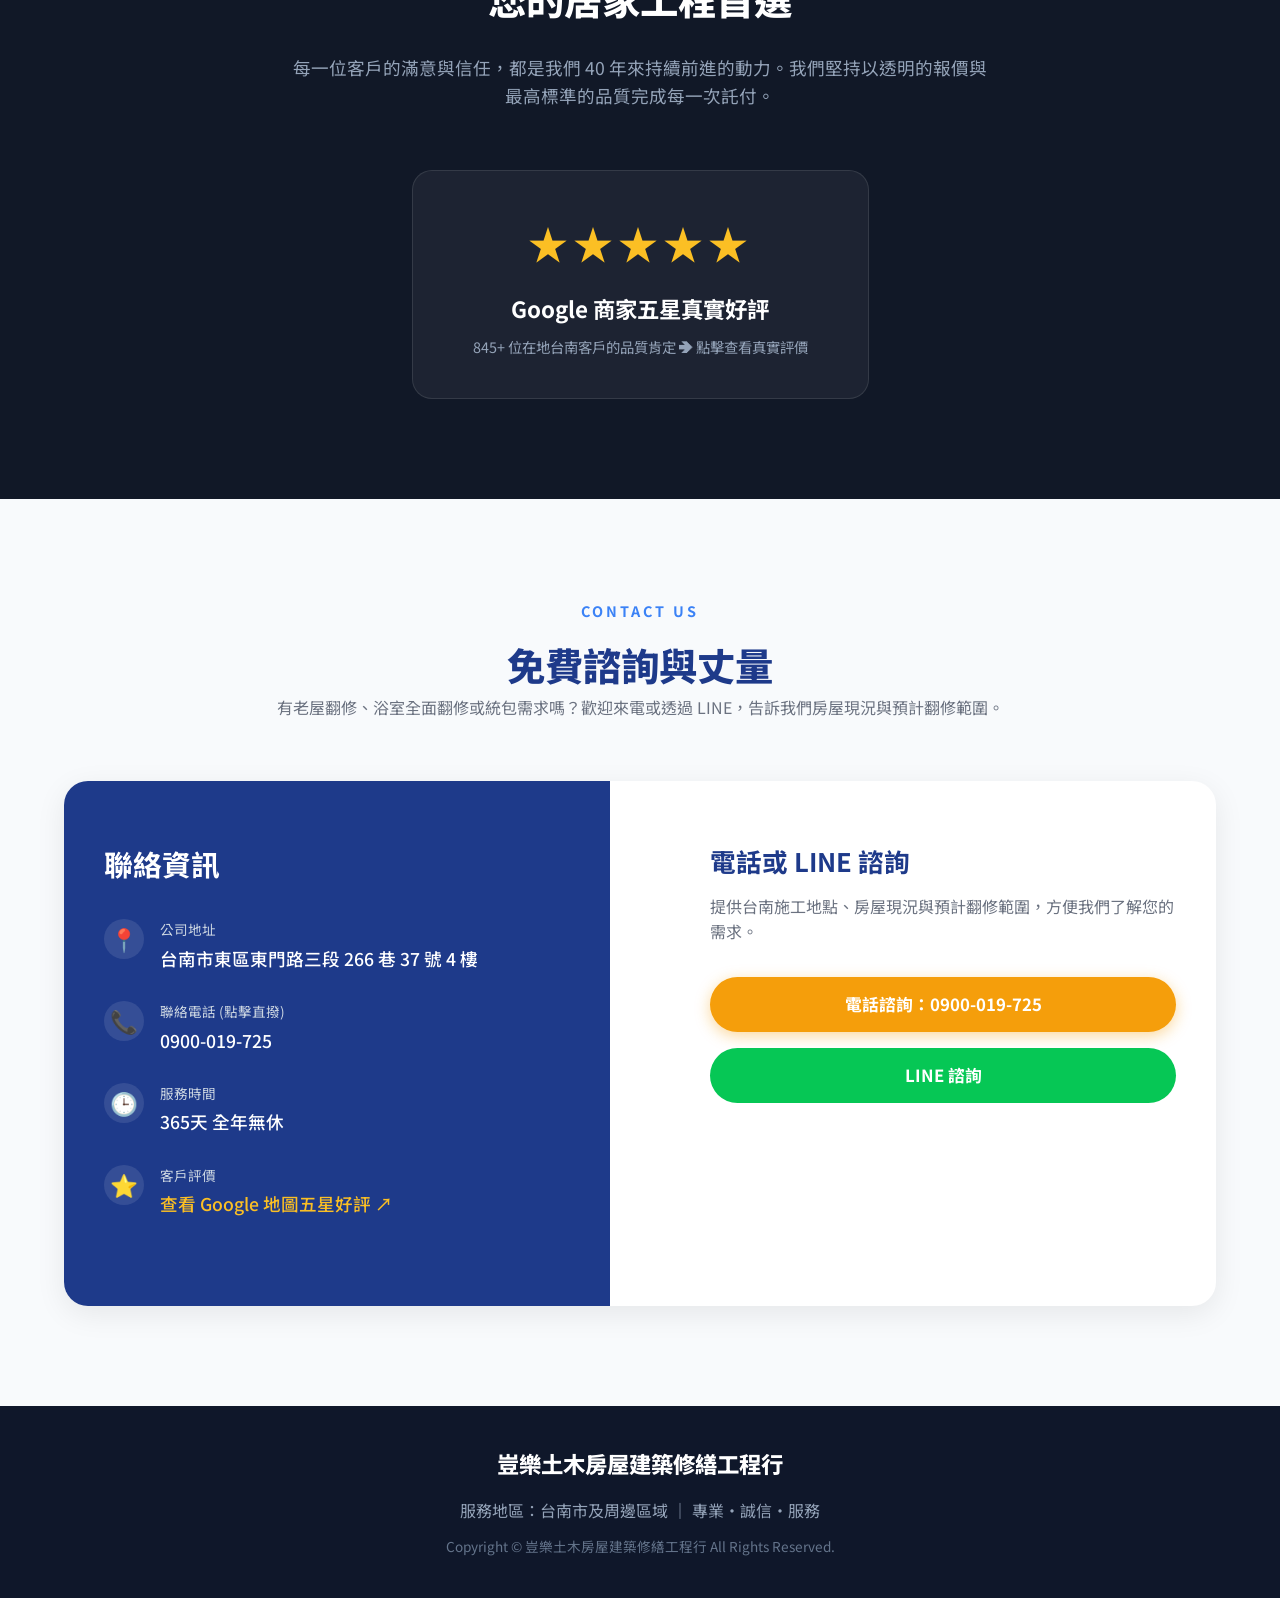
==== commit 73abf110: "feat: 套用核准Logo至五頁網站頁首" ====
--- a/index.html
+++ b/index.html
@@ -1,16 +1,7 @@
 <!DOCTYPE html>
 <html lang="zh-TW">
 <head>
-  <!-- Google tag (gtag.js) -->
-  <script async src="https://www.googletagmanager.com/gtag/js?id=G-RPTY6TW3ZX"></script>
-  <script>
-    window.dataLayer = window.dataLayer || [];
-    function gtag(){dataLayer.push(arguments);}
-    gtag('js', new Date());
-
-    gtag('config', 'G-RPTY6TW3ZX');
-    gtag('config', 'AW-18055428591');
-  </script>
+  <script src="assets/js/contact.js"></script>
   <meta charset="UTF-8">
   <meta name="viewport" content="width=device-width, initial-scale=1.0">
   <title>豈樂土木房屋建築修繕工程行｜台南統包工程、水電、泥作、翻修推薦</title>
@@ -22,12 +13,13 @@
   <link href="https://fonts.googleapis.com/css2?family=Inter:wght@400;600&family=Noto+Sans+TC:wght@400;500;700;900&display=swap" rel="stylesheet">
   
   <link rel="stylesheet" href="assets/css/style.css">
+  <link rel="stylesheet" href="assets/css/brickwork.css">
 </head>
 <body>
 
   <!-- 導覽列 -->
   <nav id="navbar">
-    <div class="logo">豈樂工程行</div>
+    <div class="logo"><img class="brand-logo-header" src="assets/brand/qile-logo-header.svg" alt="豈樂工程行" width="1500" height="280"></div>
     <button class="nav-toggle" type="button" aria-label="切換導覽選單" aria-expanded="false" aria-controls="site-nav-links">
       <span></span>
       <span></span>
@@ -285,3 +277,4 @@
 </html>
 
 
+
--- a/assets/css/style.css
+++ b/assets/css/style.css
@@ -1,1009 +1,1100 @@
-/* ── 設計系統與通用設定 ── */
-:root {
-  --primary: #1e3a8a;       /* 沉穩深藍 */
-  --primary-light: #3b82f6; /* 清新亮藍 */
-  --accent: #f59e0b;        /* 活力暖橘 */
-  --accent-hover: #d97706;  /* 暖橘懸停 */
-  --text-main: #1f2937;
-  --text-muted: #6b7280;
-  --bg-light: #f8fafc;
-  --bg-white: #ffffff;
-  --surface-border: #e2e8f0;
-  --shadow-sm: 0 1px 3px rgba(0,0,0,0.05);
-  --shadow-md: 0 8px 30px rgba(0,0,0,0.08);
-  --transition: all 0.3s cubic-bezier(0.4, 0, 0.2, 1);
-}
-
-* { box-sizing: border-box; margin: 0; padding: 0; }
-
-html {
-  scroll-behavior: smooth;
-}
-
-body {
-  font-family: 'Noto Sans TC', 'Inter', sans-serif;
-  color: var(--text-main);
-  background-color: var(--bg-light);
-  line-height: 1.6;
-  overflow-x: hidden;
-}
-
-/* ── 導覽列 ── */
-nav {
-  position: fixed;
-  top: 0; left: 0; width: 100%;
-  background: rgba(255, 255, 255, 0.95);
-  backdrop-filter: blur(10px);
-  box-shadow: var(--shadow-sm);
-  z-index: 1000;
-  padding: 16px 5%;
-  display: flex;
-  justify-content: space-between;
-  align-items: center;
-  flex-wrap: wrap;
-  transition: var(--transition);
-}
-
-.logo {
-  font-size: 1.4rem;
-  font-weight: 900;
-  color: var(--primary);
-  letter-spacing: 1px;
-}
-
-.nav-links {
-  display: flex;
-  gap: 24px;
-  list-style: none;
-}
-
-.nav-links a {
-  text-decoration: none;
-  color: var(--text-main);
-  font-weight: 500;
-  font-size: 1rem;
-  transition: var(--transition);
-}
-
-.nav-links a:hover {
-  color: var(--primary-light);
-}
-
-.nav-toggle {
-  display: none;
-  width: 44px;
-  height: 44px;
-  border: 1px solid var(--surface-border);
-  border-radius: 12px;
-  background: var(--bg-white);
-  cursor: pointer;
-  align-items: center;
-  justify-content: center;
-  gap: 4px;
-  flex-direction: column;
-  margin-left: auto;
-}
-
-.nav-toggle span {
-  width: 18px;
-  height: 2px;
-  background: var(--primary);
-  border-radius: 999px;
-}
-
-/* ── 按鈕共通樣式 ── */
-.btn {
-  display: inline-flex;
-  align-items: center;
-  justify-content: center;
-  padding: 14px 32px;
-  border-radius: 50px;
-  font-size: 1.05rem;
-  font-weight: 700;
-  text-decoration: none;
-  cursor: pointer;
-  transition: var(--transition);
-  border: none;
-}
-
-.btn-primary {
-  background: var(--accent);
-  color: #fff;
-  box-shadow: 0 4px 15px rgba(245, 158, 11, 0.4);
-}
-
-.btn-primary:hover {
-  background: var(--accent-hover);
-  transform: translateY(-2px);
-  box-shadow: 0 6px 20px rgba(245, 158, 11, 0.6);
-}
-
-.btn-secondary {
-  background: rgba(255, 255, 255, 0.15);
-  color: #fff;
-  backdrop-filter: blur(5px);
-  border: 2px solid rgba(255, 255, 255, 0.6);
-}
-
-.btn-secondary:hover {
-  background: #fff;
-  color: var(--primary);
-  transform: translateY(-2px);
-}
-
-/* ── Hero 首屏主視覺 ── */
-.hero {
-  position: relative;
-  min-height: 100vh;
-  display: flex;
-  align-items: center;
-  justify-content: center;
-  text-align: center;
-  padding: 120px 20px 60px;
-  background: linear-gradient(to bottom, rgba(15, 23, 42, 0.7), rgba(15, 23, 42, 0.9)),
-              url('../hero_bg.png') center/cover no-repeat;
-  color: #fff;
-}
-
-.hero-content {
-  max-width: 900px;
-  z-index: 2;
-}
-
-.hero-badge {
-  display: inline-flex;
-  background: rgba(255, 255, 255, 0.15);
-  border: 1px solid rgba(255, 255, 255, 0.3);
-  padding: 8px 24px;
-  border-radius: 50px;
-  font-size: 0.9rem;
-  letter-spacing: 2px;
-  margin-bottom: 24px;
-  backdrop-filter: blur(10px);
-}
-
-.hero h1 {
-  font-size: clamp(2.5rem, 5vw, 4rem);
-  font-weight: 900;
-  line-height: 1.2;
-  margin-bottom: 24px;
-  text-shadow: 0 4px 20px rgba(0,0,0,0.5);
-}
-
-.hero p.subtitle {
-  font-size: clamp(1.1rem, 2vw, 1.4rem);
-  font-weight: 400;
-  color: #e2e8f0;
-  margin-bottom: 40px;
-  letter-spacing: 1px;
-}
-
-.hero-actions {
-  display: flex;
-  gap: 20px;
-  justify-content: center;
-  flex-wrap: wrap;
-}
-
-/* ── 區塊共用設定 ── */
-.section {
-  padding: 100px 5%;
-}
-
-.section-header {
-  text-align: center;
-  margin-bottom: 60px;
-}
-
-.section-header .tag {
-  font-size: 0.9rem;
-  color: var(--primary-light);
-  font-weight: 700;
-  letter-spacing: 3px;
-  text-transform: uppercase;
-  margin-bottom: 12px;
-  display: block;
-}
-
-.section-header h2 {
-  font-size: 2.4rem;
-  font-weight: 800;
-  color: var(--primary);
-}
-
-.container {
-  max-width: 1200px;
-  margin: 0 auto;
-}
-
-/* ── 關於我們 (About) ── */
-.about-wrap {
-  display: grid;
-  grid-template-columns: 1fr 1fr;
-  gap: 60px;
-  align-items: center;
-}
-
-.about-text p {
-  font-size: 1.1rem;
-  line-height: 1.9;
-  color: var(--text-muted);
-  margin-bottom: 24px;
-}
-
-.highlight {
-  font-weight: 700;
-  color: var(--primary);
-}
-
-.trust-badges {
-  display: flex;
-  flex-direction: column;
-  gap: 16px;
-  margin-top: 32px;
-}
-
-.trust-badge {
-  display: flex;
-  align-items: center;
-  padding: 20px;
-  background: var(--bg-white);
-  border-radius: 12px;
-  box-shadow: var(--shadow-sm);
-  border-left: 4px solid var(--accent);
-  transition: var(--transition);
-}
-
-.trust-badge:hover {
-  box-shadow: var(--shadow-md);
-  transform: translateX(5px);
-}
-
-.trust-icon {
-  font-size: 2rem;
-  margin-right: 20px;
-}
-
-.trust-info h4 {
-  font-size: 1.1rem;
-  color: var(--primary);
-  margin-bottom: 4px;
-}
-
-.trust-info p {
-  font-size: 0.9rem;
-  color: var(--text-muted);
-  margin: 0;
-}
-
-/* ── 服務項目 (Services) ── */
-.services {
-  background: var(--bg-white);
-}
-
-.service-grid {
-  display: grid;
-  grid-template-columns: repeat(auto-fit, minmax(300px, 1fr));
-  gap: 30px;
-}
-
-.service-card {
-  background: var(--bg-white);
-  border: 1px solid var(--surface-border);
-  border-radius: 16px;
-  padding: 40px 30px;
-  position: relative;
-  overflow: hidden;
-  transition: var(--transition);
-  cursor: default;
-}
-
-.service-card::after {
-  content: '';
-  position: absolute;
-  bottom: 0; left: 0; width: 100%; height: 4px;
-  background: var(--primary-light);
-  transform: scaleX(0);
-  transform-origin: right;
-  transition: transform 0.4s ease;
-}
-
-.service-card:hover {
-  box-shadow: var(--shadow-md);
-  transform: translateY(-8px);
-  border-color: transparent;
-}
-
-.service-card:hover::after {
-  transform: scaleX(1);
-  transform-origin: left;
-}
-
-.service-number {
-  font-size: 3rem;
-  font-weight: 900;
-  color: rgba(30, 58, 138, 0.05); /* extremely faint primary color */
-  position: absolute;
-  top: 20px; right: 20px;
-  line-height: 1;
-}
-
-.service-title {
-  font-size: 1.3rem;
-  font-weight: 800;
-  color: var(--primary);
-  margin-bottom: 16px;
-  display: flex;
-  align-items: center;
-  gap: 12px;
-}
-
-.service-icon {
-  font-size: 1.5rem;
-}
-
-.service-desc {
-  color: var(--text-muted);
-  font-size: 0.95rem;
-  line-height: 1.7;
-}
-
-/* ── 第三方評價版塊 (Google Reviews) ── */
-.reviews {
-  background: #111827;
-  color: #fff;
-  text-align: center;
-}
-
-.reviews h2 {
-  color: #fff;
-  margin-bottom: 24px;
-}
-
-.reviews p {
-  font-size: 1.1rem;
-  color: #94a3b8;
-  max-width: 700px;
-  margin: 0 auto 40px;
-}
-
-.google-badge-large {
-  display: inline-flex;
-  flex-direction: column;
-  align-items: center;
-  background: rgba(255, 255, 255, 0.05);
-  border: 1px solid rgba(255, 255, 255, 0.1);
-  padding: 40px 60px;
-  border-radius: 20px;
-  text-decoration: none;
-  transition: var(--transition);
-}
-
-.google-badge-large:hover {
-  background: rgba(255, 255, 255, 0.1);
-  transform: translateY(-5px);
-  box-shadow: 0 20px 40px rgba(0,0,0,0.4);
-}
-
-.stars {
-  color: #fbbf24;
-  font-size: 2.5rem;
-  letter-spacing: 5px;
-  margin-bottom: 16px;
-}
-
-.google-text {
-  font-size: 1.4rem;
-  font-weight: 700;
-  color: #fff;
-}
-
-.google-subtext {
-  font-size: 0.9rem;
-  color: #94a3b8;
-  margin-top: 8px;
-}
-
-/* ── 聯絡區塊 (Contact) ── */
-.contact-section {
-  background: var(--bg-light);
-}
-
-.contact-wrapper {
-  display: grid;
-  grid-template-columns: 1fr 1fr;
-  gap: 60px;
-  background: var(--bg-white);
-  border-radius: 24px;
-  box-shadow: var(--shadow-md);
-  overflow: hidden;
-}
-
-.contact-info-panel {
-  background: var(--primary);
-  color: #fff;
-  padding: 60px 40px;
-}
-
-.contact-info-panel h3 {
-  font-size: 1.8rem;
-  margin-bottom: 32px;
-}
-
-.contact-item {
-  display: flex;
-  align-items: flex-start;
-  margin-bottom: 28px;
-  gap: 16px;
-}
-
-.contact-item .icon {
-  font-size: 1.4rem;
-  width: 40px; height: 40px;
-  background: rgba(255, 255, 255, 0.1);
-  display: flex; align-items: center; justify-content: center;
-  border-radius: 50%;
-}
-
-.contact-item-text span {
-  display: block;
-  font-size: 0.85rem;
-  color: #cbd5e1;
-  margin-bottom: 4px;
-}
-
-.contact-item-text strong {
-  font-size: 1.1rem;
-  font-weight: 500;
-  color: #fff;
-}
-
-.contact-actions-panel {
-  padding: 60px 40px;
-}
-
-.contact-actions-panel h3 {
-  font-size: 1.6rem;
-  color: var(--primary);
-  margin-bottom: 12px;
-}
-
-.contact-actions-panel p {
-  color: var(--text-muted);
-  margin-bottom: 32px;
-}
-
-.contact-actions {
-  display: grid;
-  gap: 16px;
-}
-
-.contact-actions .btn {
-  text-align: center;
-}
-
-.btn-line {
-  background: #06c755;
-  color: #fff;
-}
-
-.btn-line:hover {
-  background: #05b64d;
-  color: #fff;
-}
-
-/* ── 頁尾 (Footer) ── */
-footer {
-  background: #0f172a;
-  padding: 40px 20px;
-  text-align: center;
-  color: #94a3b8;
-}
-
-footer .logo-bottom {
-  font-size: 1.4rem;
-  font-weight: 800;
-  color: #fff;
-  margin-bottom: 16px;
-}
-
-/* ── 區段動畫 ── */
-.fade-up {
-  opacity: 0;
-  transform: translateY(30px);
-  transition: opacity 0.8s ease-out, transform 0.8s ease-out;
-}
-.fade-up.visible {
-  opacity: 1;
-  transform: translateY(0);
-}
-
-/* ── RWD 響應式 ── */
-@media (max-width: 900px) {
-  .about-wrap, .contact-wrapper {
-    grid-template-columns: 1fr;
-  }
-
-  .nav-toggle {
-    display: inline-flex;
-  }
-
-  .nav-links {
-    display: none;
-    width: 100%;
-    flex-direction: column;
-    gap: 12px;
-    padding-top: 16px;
-  }
-
-  #navbar.nav-open .nav-links {
-    display: flex;
-  }
-}
-
-@media (max-width: 600px) {
-  .hero { padding-top: 100px; padding-bottom: 40px; }
-  .contact-info-panel, .contact-actions-panel { padding: 40px 20px; }
-  .section { padding: 60px 5%; }
-}
-
-/* ── 施工案例 (Portfolio) ── */
-.portfolio-section {
-  background: var(--bg-light);
-}
-
-.portfolio-grid {
-  display: grid;
-  grid-template-columns: repeat(auto-fit, minmax(320px, 1fr));
-  gap: 40px;
-  margin-bottom: 60px;
-}
-
-.portfolio-item {
-  background: var(--bg-white);
-  border-radius: 20px;
-  overflow: hidden;
-  box-shadow: var(--shadow-md);
-  transition: var(--transition);
-}
-
-.portfolio-item:hover {
-  transform: translateY(-6px);
-  box-shadow: 0 16px 40px rgba(0,0,0,0.12);
-}
-
-/* Before/After 比較器 */
-.compare-wrapper {
-  position: relative;
-  user-select: none;
-}
-
-.compare-container {
-  position: relative;
-  width: 100%;
-  overflow: hidden;
-  aspect-ratio: 4 / 3;
-  cursor: col-resize;
-}
-
-.compare-container .img-before {
-  display: block;
-  width: 100%;
-  height: 100%;
-  object-fit: cover;
-  position: absolute;
-  top: 0; left: 0;
-}
-
-.compare-container .img-after-wrap {
-  position: absolute;
-  top: 0; left: 0;
-  height: 100%;
-  width: 50%;
-  overflow: hidden;
-  transition: none;
-}
-
-.compare-container .img-after-wrap img {
-  display: block;
-  width: 100vw;
-  max-width: 800px;
-  height: 100%;
-  object-fit: cover;
-  object-position: left center;
-}
-
-.compare-divider {
-  position: absolute;
-  top: 0;
-  left: 50%;
-  width: 3px;
-  height: 100%;
-  background: #fff;
-  transform: translateX(-50%);
-  box-shadow: 0 0 8px rgba(0,0,0,0.4);
-  transition: none;
-  z-index: 10;
-  border: 0;
-  padding: 0;
-  cursor: col-resize;
-  touch-action: none;
-}
-
-.compare-handle {
-  position: absolute;
-  top: 50%;
-  left: 50%;
-  transform: translate(-50%, -50%);
-  width: 44px;
-  height: 44px;
-  border-radius: 50%;
-  background: #fff;
-  box-shadow: 0 4px 16px rgba(0,0,0,0.3);
-  display: flex;
-  align-items: center;
-  justify-content: center;
-  font-size: 1.2rem;
-  color: var(--primary);
-  cursor: col-resize;
-  transition: transform 0.2s ease;
-}
-
-.compare-handle:hover {
-  transform: translate(-50%, -50%) scale(1.15);
-}
-
-.compare-labels {
-  position: absolute;
-  bottom: 12px;
-  left: 0; right: 0;
-  display: flex;
-  justify-content: space-between;
-  pointer-events: none;
-  z-index: 20;
-  padding: 0 14px;
-}
-
-.compare-labels span {
-  background: rgba(0,0,0,0.55);
-  color: #fff;
-  font-size: 0.78rem;
-  font-weight: 700;
-  letter-spacing: 1px;
-  padding: 4px 12px;
-  border-radius: 20px;
-  backdrop-filter: blur(4px);
-}
-
-.portfolio-info {
-  padding: 20px 24px;
-  border-top: 1px solid var(--surface-border);
-}
-
-.portfolio-info h3 {
-  font-size: 1.1rem;
-  font-weight: 800;
-  color: var(--primary);
-  margin-bottom: 4px;
-}
-
-.portfolio-info p {
-  font-size: 0.9rem;
-  color: var(--text-muted);
-  margin: 0;
-}
-
-/* 每個案件的完整工程相簿 */
-.case-gallery {
-  padding: 0 16px 16px;
-}
-
-.case-gallery-summary {
-  display: flex;
-  align-items: center;
-  justify-content: space-between;
-  min-height: 64px;
-  gap: 16px;
-  padding: 12px 14px 12px 16px;
-  border: 1px solid rgba(35, 69, 137, 0.12);
-  border-radius: 12px;
-  background: #f7f9fd;
-  color: var(--primary);
-  cursor: pointer;
-  list-style: none;
-  transition: background 0.2s ease, border-color 0.2s ease, transform 0.2s ease;
-}
-
-.case-gallery-summary::-webkit-details-marker {
-  display: none;
-}
-
-.case-gallery-summary:hover {
-  border-color: rgba(35, 69, 137, 0.25);
-  background: #f1f5fc;
-  transform: translateY(-1px);
-}
-
-.case-gallery[open] .case-gallery-summary {
-  border-color: rgba(35, 69, 137, 0.2);
-  border-radius: 12px 12px 8px 8px;
-  background: rgba(35, 69, 137, 0.06);
-}
-
-.case-gallery-copy {
-  display: grid;
-  gap: 3px;
-  min-width: 0;
-}
-
-.case-gallery-title {
-  font-size: 0.95rem;
-  font-weight: 800;
-  letter-spacing: 0.01em;
-}
-
-.case-gallery-subtitle {
-  color: var(--text-muted);
-  font-size: 0.78rem;
-  font-weight: 500;
-}
-
-.case-gallery-meta {
-  display: inline-flex;
-  align-items: center;
-  gap: 12px;
-  flex-shrink: 0;
-}
-
-.case-photo-count {
-  color: var(--text-muted);
-  font-size: 0.78rem;
-  font-weight: 600;
-}
-
-.case-gallery-toggle {
-  position: relative;
-  display: inline-flex;
-  width: 30px;
-  height: 30px;
-  align-items: center;
-  justify-content: center;
-  border: 1px solid rgba(35, 69, 137, 0.24);
-  border-radius: 50%;
-  background: var(--bg-white);
-  transition: transform 0.2s ease, background 0.2s ease;
-}
-
-.case-gallery-toggle::before {
-  width: 7px;
-  height: 7px;
-  border-right: 2px solid var(--primary);
-  border-bottom: 2px solid var(--primary);
-  content: '';
-  transform: translateY(-2px) rotate(45deg);
-}
-
-.case-gallery[open] .case-gallery-toggle {
-  background: var(--primary);
-  transform: rotate(180deg);
-}
-
-.case-gallery[open] .case-gallery-toggle::before {
-  border-color: #fff;
-}
-
-.case-photo-grid {
-  display: grid;
-  grid-template-columns: repeat(2, minmax(0, 1fr));
-  gap: 10px;
-  margin-top: 10px;
-  padding: 12px;
-  border: 1px solid rgba(35, 69, 137, 0.08);
-  border-radius: 10px;
-  background: #fbfcfe;
-}
-
-.case-photo {
-  margin: 0;
-  overflow: hidden;
-  border-radius: 10px;
-  background: var(--bg-light);
-}
-
-.case-photo img {
-  display: block;
-  width: 100%;
-  aspect-ratio: 1 / 1;
-  object-fit: cover;
-}
-
-.case-photo figcaption {
-  padding: 6px 8px;
-  color: var(--text-muted);
-  font-size: 0.75rem;
-}
-
-@media (max-width: 420px) {
-  .case-photo-grid {
-    grid-template-columns: 1fr;
-  }
-}
-
-/* 北區透天翻修 輪播 */
-.gallery-block {
-  background: var(--bg-white);
-  border-radius: 20px;
-  box-shadow: var(--shadow-md);
-  overflow: hidden;
-}
-
-.gallery-block-header {
-  padding: 24px 30px 16px;
-  border-bottom: 1px solid var(--surface-border);
-}
-
-.gallery-block-header h3 {
-  font-size: 1.2rem;
-  font-weight: 800;
-  color: var(--primary);
-  margin-bottom: 4px;
-}
-
-.gallery-block-header p {
-  font-size: 0.9rem;
-  color: var(--text-muted);
-  margin: 0;
-}
-
-.carousel-track-wrap {
-  position: relative;
-  overflow: hidden;
-}
-
-.carousel-track {
-  display: flex;
-  transition: transform 0.5s cubic-bezier(0.4, 0, 0.2, 1);
-}
-
-.carousel-track-wrap {
-  background: #1a2035;
-}
-
-.carousel-track img {
-  min-width: 100%;
-  height: 520px;
-  object-fit: contain;
-  object-position: center;
-  display: block;
-  background: #1a2035;
-}
-
-.carousel-controls {
-  display: flex;
-  align-items: center;
-  justify-content: center;
-  gap: 16px;
-  padding: 16px;
-  background: var(--bg-white);
-}
-
-.carousel-btn {
-  width: 40px;
-  height: 40px;
-  border-radius: 50%;
-  border: 2px solid var(--surface-border);
-  background: var(--bg-white);
-  color: var(--primary);
-  font-size: 1.1rem;
-  cursor: pointer;
-  transition: var(--transition);
-  display: flex;
-  align-items: center;
-  justify-content: center;
-}
-
-.carousel-btn:hover {
-  background: var(--primary);
-  color: #fff;
-  border-color: var(--primary);
-}
-
-.carousel-dots {
-  display: flex;
-  gap: 8px;
-}
-
-.carousel-dot {
-  width: 8px;
-  height: 8px;
-  border-radius: 50%;
-  background: var(--surface-border);
-  cursor: pointer;
-  transition: var(--transition);
-}
-
-.carousel-dot.active {
-  background: var(--primary);
-  width: 24px;
-  border-radius: 4px;
-}
-
-@media (max-width: 600px) {
-  .compare-container { aspect-ratio: 1 / 1; }
-  .carousel-track img { height: 420px; }
-
-}
-
-/* ── 無障礙隱藏 (SEO 可見、視覺隱藏) ── */
-.sr-only {
-  position: absolute;
-  width: 1px;
-  height: 1px;
-  padding: 0;
-  margin: -1px;
-  overflow: hidden;
-  clip: rect(0, 0, 0, 0);
-  white-space: nowrap;
-  border: 0;
-}
-
-/* ── LINE 諮詢浮動按鈕 ── */
-.line-fab {
-  position: fixed;
-  right: 18px;
-  bottom: 18px;
-  z-index: 900;
-  display: inline-flex;
-  align-items: center;
-  gap: 8px;
-  padding: 12px 18px 12px 14px;
-  border-radius: 999px;
-  background: #06c755;
-  color: #fff;
-  font-size: 1rem;
-  font-weight: 700;
-  line-height: 1;
-  text-decoration: none;
-  box-shadow: 0 8px 22px rgba(6, 199, 85, 0.35), 0 2px 6px rgba(0, 0, 0, 0.18);
-  transition: transform 0.25s ease, opacity 0.25s ease, visibility 0.25s ease, background 0.25s ease;
-}
-
-.line-fab:hover {
-  transform: translateY(-2px);
-  background: #05b64d;
-}
-
-.line-fab.is-hidden {
-  opacity: 0;
-  visibility: hidden;
-  pointer-events: none;
-}
-
-.line-fab:focus-visible {
-  outline: 3px solid var(--primary);
-  outline-offset: 3px;
-}
-
-.line-fab svg {
-  width: 22px;
-  height: 22px;
-  flex-shrink: 0;
-}
-
-
-@media (max-width: 480px) {
-  .line-fab {
-    right: 14px;
-    bottom: 14px;
-    padding: 11px 16px 11px 13px;
-    font-size: 0.95rem;
-  }
-}
-
-@media (prefers-reduced-motion: reduce) {
-  .line-fab,
-  .line-fab:hover {
-    transition: none;
-    transform: none;
-  }
-}
+/* ── 設計系統與通用設定 ── */
+:root {
+  --primary: #1e3a8a;       /* 沉穩深藍 */
+  --primary-light: #3b82f6; /* 清新亮藍 */
+  --accent: #f59e0b;        /* 活力暖橘 */
+  --accent-hover: #d97706;  /* 暖橘懸停 */
+  --text-main: #1f2937;
+  --text-muted: #6b7280;
+  --bg-light: #f8fafc;
+  --bg-white: #ffffff;
+  --surface-border: #e2e8f0;
+  --shadow-sm: 0 1px 3px rgba(0,0,0,0.05);
+  --shadow-md: 0 8px 30px rgba(0,0,0,0.08);
+  --transition: all 0.3s cubic-bezier(0.4, 0, 0.2, 1);
+}
+
+* { box-sizing: border-box; margin: 0; padding: 0; }
+
+html {
+  scroll-behavior: smooth;
+}
+
+body {
+  font-family: 'Noto Sans TC', 'Inter', sans-serif;
+  color: var(--text-main);
+  background-color: var(--bg-light);
+  line-height: 1.6;
+  overflow-x: hidden;
+}
+
+/* ── 導覽列 ── */
+nav {
+  position: fixed;
+  top: 0; left: 0; width: 100%;
+  background: rgba(255, 255, 255, 0.95);
+  backdrop-filter: blur(10px);
+  box-shadow: var(--shadow-sm);
+  z-index: 1000;
+  padding: 16px 5%;
+  display: flex;
+  justify-content: space-between;
+  align-items: center;
+  flex-wrap: wrap;
+  transition: var(--transition);
+}
+
+.logo {
+  font-size: 1.4rem;
+  font-weight: 900;
+  color: var(--primary);
+  letter-spacing: 1px;
+}
+
+.nav-links {
+  display: flex;
+  gap: 24px;
+  list-style: none;
+}
+
+.nav-links a {
+  text-decoration: none;
+  color: var(--text-main);
+  font-weight: 500;
+  font-size: 1rem;
+  transition: var(--transition);
+}
+
+.nav-links a:hover {
+  color: var(--primary-light);
+}
+
+.nav-toggle {
+  display: none;
+  width: 44px;
+  height: 44px;
+  border: 1px solid var(--surface-border);
+  border-radius: 12px;
+  background: var(--bg-white);
+  cursor: pointer;
+  align-items: center;
+  justify-content: center;
+  gap: 4px;
+  flex-direction: column;
+  margin-left: auto;
+}
+
+.nav-toggle span {
+  width: 18px;
+  height: 2px;
+  background: var(--primary);
+  border-radius: 999px;
+}
+
+/* ── 按鈕共通樣式 ── */
+.btn {
+  display: inline-flex;
+  align-items: center;
+  justify-content: center;
+  padding: 14px 32px;
+  border-radius: 50px;
+  font-size: 1.05rem;
+  font-weight: 700;
+  text-decoration: none;
+  cursor: pointer;
+  transition: var(--transition);
+  border: none;
+}
+
+.btn-primary {
+  background: var(--accent);
+  color: #fff;
+  box-shadow: 0 4px 15px rgba(245, 158, 11, 0.4);
+}
+
+.btn-primary:hover {
+  background: var(--accent-hover);
+  transform: translateY(-2px);
+  box-shadow: 0 6px 20px rgba(245, 158, 11, 0.6);
+}
+
+.btn-secondary {
+  background: rgba(255, 255, 255, 0.15);
+  color: #fff;
+  backdrop-filter: blur(5px);
+  border: 2px solid rgba(255, 255, 255, 0.6);
+}
+
+.btn-secondary:hover {
+  background: #fff;
+  color: var(--primary);
+  transform: translateY(-2px);
+}
+
+/* ── Hero 首屏主視覺 ── */
+.hero {
+  position: relative;
+  min-height: 100vh;
+  display: flex;
+  align-items: center;
+  justify-content: center;
+  text-align: center;
+  padding: 120px 20px 60px;
+  background: linear-gradient(to bottom, rgba(15, 23, 42, 0.7), rgba(15, 23, 42, 0.9)),
+              url('../hero_bg.png') center/cover no-repeat;
+  color: #fff;
+}
+
+.hero-content {
+  max-width: 900px;
+  z-index: 2;
+}
+
+.hero-badge {
+  display: inline-flex;
+  background: rgba(255, 255, 255, 0.15);
+  border: 1px solid rgba(255, 255, 255, 0.3);
+  padding: 8px 24px;
+  border-radius: 50px;
+  font-size: 0.9rem;
+  letter-spacing: 2px;
+  margin-bottom: 24px;
+  backdrop-filter: blur(10px);
+}
+
+.hero h1 {
+  font-size: clamp(2.5rem, 5vw, 4rem);
+  font-weight: 900;
+  line-height: 1.2;
+  margin-bottom: 24px;
+  text-shadow: 0 4px 20px rgba(0,0,0,0.5);
+}
+
+.hero p.subtitle {
+  font-size: clamp(1.1rem, 2vw, 1.4rem);
+  font-weight: 400;
+  color: #e2e8f0;
+  margin-bottom: 40px;
+  letter-spacing: 1px;
+}
+
+.hero-actions {
+  display: flex;
+  gap: 20px;
+  justify-content: center;
+  flex-wrap: wrap;
+}
+
+/* ── 區塊共用設定 ── */
+.section {
+  padding: 100px 5%;
+}
+
+.section-header {
+  text-align: center;
+  margin-bottom: 60px;
+}
+
+.section-header .tag {
+  font-size: 0.9rem;
+  color: var(--primary-light);
+  font-weight: 700;
+  letter-spacing: 3px;
+  text-transform: uppercase;
+  margin-bottom: 12px;
+  display: block;
+}
+
+.section-header h2 {
+  font-size: 2.4rem;
+  font-weight: 800;
+  color: var(--primary);
+}
+
+.container {
+  max-width: 1200px;
+  margin: 0 auto;
+}
+
+/* ── 關於我們 (About) ── */
+.about-wrap {
+  display: grid;
+  grid-template-columns: 1fr 1fr;
+  gap: 60px;
+  align-items: center;
+}
+
+.about-text p {
+  font-size: 1.1rem;
+  line-height: 1.9;
+  color: var(--text-muted);
+  margin-bottom: 24px;
+}
+
+.highlight {
+  font-weight: 700;
+  color: var(--primary);
+}
+
+.trust-badges {
+  display: flex;
+  flex-direction: column;
+  gap: 16px;
+  margin-top: 32px;
+}
+
+.trust-badge {
+  display: flex;
+  align-items: center;
+  padding: 20px;
+  background: var(--bg-white);
+  border-radius: 12px;
+  box-shadow: var(--shadow-sm);
+  border-left: 4px solid var(--accent);
+  transition: var(--transition);
+}
+
+.trust-badge:hover {
+  box-shadow: var(--shadow-md);
+  transform: translateX(5px);
+}
+
+.trust-icon {
+  font-size: 2rem;
+  margin-right: 20px;
+}
+
+.trust-info h4 {
+  font-size: 1.1rem;
+  color: var(--primary);
+  margin-bottom: 4px;
+}
+
+.trust-info p {
+  font-size: 0.9rem;
+  color: var(--text-muted);
+  margin: 0;
+}
+
+/* ── 服務項目 (Services) ── */
+.services {
+  background: var(--bg-white);
+}
+
+.service-grid {
+  display: grid;
+  grid-template-columns: repeat(auto-fit, minmax(300px, 1fr));
+  gap: 30px;
+}
+
+.service-card {
+  background: var(--bg-white);
+  border: 1px solid var(--surface-border);
+  border-radius: 16px;
+  padding: 40px 30px;
+  position: relative;
+  overflow: hidden;
+  transition: var(--transition);
+  cursor: default;
+}
+
+.service-card::after {
+  content: '';
+  position: absolute;
+  bottom: 0; left: 0; width: 100%; height: 4px;
+  background: var(--primary-light);
+  transform: scaleX(0);
+  transform-origin: right;
+  transition: transform 0.4s ease;
+}
+
+.service-card:hover {
+  box-shadow: var(--shadow-md);
+  transform: translateY(-8px);
+  border-color: transparent;
+}
+
+.service-card:hover::after {
+  transform: scaleX(1);
+  transform-origin: left;
+}
+
+.service-number {
+  font-size: 3rem;
+  font-weight: 900;
+  color: rgba(30, 58, 138, 0.05); /* extremely faint primary color */
+  position: absolute;
+  top: 20px; right: 20px;
+  line-height: 1;
+}
+
+.service-title {
+  font-size: 1.3rem;
+  font-weight: 800;
+  color: var(--primary);
+  margin-bottom: 16px;
+  display: flex;
+  align-items: center;
+  gap: 12px;
+}
+
+.service-icon {
+  font-size: 1.5rem;
+}
+
+.service-desc {
+  color: var(--text-muted);
+  font-size: 0.95rem;
+  line-height: 1.7;
+}
+
+/* ── 第三方評價版塊 (Google Reviews) ── */
+.reviews {
+  background: #111827;
+  color: #fff;
+  text-align: center;
+}
+
+.reviews h2 {
+  color: #fff;
+  margin-bottom: 24px;
+}
+
+.reviews p {
+  font-size: 1.1rem;
+  color: #94a3b8;
+  max-width: 700px;
+  margin: 0 auto 40px;
+}
+
+.google-badge-large {
+  display: inline-flex;
+  flex-direction: column;
+  align-items: center;
+  background: rgba(255, 255, 255, 0.05);
+  border: 1px solid rgba(255, 255, 255, 0.1);
+  padding: 40px 60px;
+  border-radius: 20px;
+  text-decoration: none;
+  transition: var(--transition);
+}
+
+.google-badge-large:hover {
+  background: rgba(255, 255, 255, 0.1);
+  transform: translateY(-5px);
+  box-shadow: 0 20px 40px rgba(0,0,0,0.4);
+}
+
+.stars {
+  color: #fbbf24;
+  font-size: 2.5rem;
+  letter-spacing: 5px;
+  margin-bottom: 16px;
+}
+
+.google-text {
+  font-size: 1.4rem;
+  font-weight: 700;
+  color: #fff;
+}
+
+.google-subtext {
+  font-size: 0.9rem;
+  color: #94a3b8;
+  margin-top: 8px;
+}
+
+/* ── 聯絡區塊 (Contact) ── */
+.contact-section {
+  background: var(--bg-light);
+}
+
+.contact-wrapper {
+  display: grid;
+  grid-template-columns: 1fr 1fr;
+  gap: 60px;
+  background: var(--bg-white);
+  border-radius: 24px;
+  box-shadow: var(--shadow-md);
+  overflow: hidden;
+}
+
+.contact-info-panel {
+  background: var(--primary);
+  color: #fff;
+  padding: 60px 40px;
+}
+
+.contact-info-panel h3 {
+  font-size: 1.8rem;
+  margin-bottom: 32px;
+}
+
+.contact-item {
+  display: flex;
+  align-items: flex-start;
+  margin-bottom: 28px;
+  gap: 16px;
+}
+
+.contact-item .icon {
+  font-size: 1.4rem;
+  width: 40px; height: 40px;
+  background: rgba(255, 255, 255, 0.1);
+  display: flex; align-items: center; justify-content: center;
+  border-radius: 50%;
+}
+
+.contact-item-text span {
+  display: block;
+  font-size: 0.85rem;
+  color: #cbd5e1;
+  margin-bottom: 4px;
+}
+
+.contact-item-text strong {
+  font-size: 1.1rem;
+  font-weight: 500;
+  color: #fff;
+}
+
+.contact-actions-panel {
+  padding: 60px 40px;
+}
+
+.contact-actions-panel h3 {
+  font-size: 1.6rem;
+  color: var(--primary);
+  margin-bottom: 12px;
+}
+
+.contact-actions-panel p {
+  color: var(--text-muted);
+  margin-bottom: 32px;
+}
+
+.contact-actions {
+  display: grid;
+  gap: 16px;
+}
+
+.contact-actions .btn {
+  text-align: center;
+}
+
+.btn-line {
+  background: #06c755;
+  color: #fff;
+}
+
+.btn-line:hover {
+  background: #05b64d;
+  color: #fff;
+}
+
+/* ── 頁尾 (Footer) ── */
+footer {
+  background: #0f172a;
+  padding: 40px 20px;
+  text-align: center;
+  color: #94a3b8;
+}
+
+footer .logo-bottom {
+  font-size: 1.4rem;
+  font-weight: 800;
+  color: #fff;
+  margin-bottom: 16px;
+}
+
+/* ── 區段動畫 ── */
+.fade-up {
+  opacity: 0;
+  transform: translateY(30px);
+  transition: opacity 0.8s ease-out, transform 0.8s ease-out;
+}
+.fade-up.visible {
+  opacity: 1;
+  transform: translateY(0);
+}
+
+/* ── RWD 響應式 ── */
+@media (max-width: 900px) {
+  .about-wrap, .contact-wrapper {
+    grid-template-columns: 1fr;
+  }
+
+  .nav-toggle {
+    display: inline-flex;
+  }
+
+  .nav-links {
+    display: none;
+    width: 100%;
+    flex-direction: column;
+    gap: 12px;
+    padding-top: 16px;
+  }
+
+  #navbar.nav-open .nav-links {
+    display: flex;
+  }
+}
+
+@media (max-width: 600px) {
+  .hero { padding-top: 100px; padding-bottom: 40px; }
+  .contact-info-panel, .contact-actions-panel { padding: 40px 20px; }
+  .section { padding: 60px 5%; }
+}
+
+/* ── 施工案例 (Portfolio) ── */
+.portfolio-section {
+  background: var(--bg-light);
+}
+
+.portfolio-grid {
+  display: grid;
+  grid-template-columns: repeat(auto-fit, minmax(320px, 1fr));
+  gap: 40px;
+  margin-bottom: 60px;
+}
+
+.portfolio-item {
+  background: var(--bg-white);
+  border-radius: 20px;
+  overflow: hidden;
+  box-shadow: var(--shadow-md);
+  transition: var(--transition);
+}
+
+.portfolio-item:hover {
+  transform: translateY(-6px);
+  box-shadow: 0 16px 40px rgba(0,0,0,0.12);
+}
+
+/* Before/After 比較器 */
+.compare-wrapper {
+  position: relative;
+  user-select: none;
+}
+
+.compare-container {
+  position: relative;
+  width: 100%;
+  overflow: hidden;
+  aspect-ratio: 4 / 3;
+  cursor: col-resize;
+}
+
+.compare-container .img-before {
+  display: block;
+  width: 100%;
+  height: 100%;
+  object-fit: cover;
+  position: absolute;
+  top: 0; left: 0;
+}
+
+.compare-container .img-after-wrap {
+  position: absolute;
+  top: 0; left: 0;
+  height: 100%;
+  width: 50%;
+  overflow: hidden;
+  transition: none;
+}
+
+.compare-container .img-after-wrap img {
+  display: block;
+  width: 100vw;
+  max-width: 800px;
+  height: 100%;
+  object-fit: cover;
+  object-position: left center;
+}
+
+.compare-divider {
+  position: absolute;
+  top: 0;
+  left: 50%;
+  width: 3px;
+  height: 100%;
+  background: #fff;
+  transform: translateX(-50%);
+  box-shadow: 0 0 8px rgba(0,0,0,0.4);
+  transition: none;
+  z-index: 10;
+  border: 0;
+  padding: 0;
+  cursor: col-resize;
+  touch-action: none;
+}
+
+.compare-handle {
+  position: absolute;
+  top: 50%;
+  left: 50%;
+  transform: translate(-50%, -50%);
+  width: 44px;
+  height: 44px;
+  border-radius: 50%;
+  background: #fff;
+  box-shadow: 0 4px 16px rgba(0,0,0,0.3);
+  display: flex;
+  align-items: center;
+  justify-content: center;
+  font-size: 1.2rem;
+  color: var(--primary);
+  cursor: col-resize;
+  transition: transform 0.2s ease;
+}
+
+.compare-handle:hover {
+  transform: translate(-50%, -50%) scale(1.15);
+}
+
+.compare-labels {
+  position: absolute;
+  bottom: 12px;
+  left: 0; right: 0;
+  display: flex;
+  justify-content: space-between;
+  pointer-events: none;
+  z-index: 20;
+  padding: 0 14px;
+}
+
+.compare-labels span {
+  background: rgba(0,0,0,0.55);
+  color: #fff;
+  font-size: 0.78rem;
+  font-weight: 700;
+  letter-spacing: 1px;
+  padding: 4px 12px;
+  border-radius: 20px;
+  backdrop-filter: blur(4px);
+}
+
+.portfolio-info {
+  padding: 20px 24px;
+  border-top: 1px solid var(--surface-border);
+}
+
+.portfolio-info h3 {
+  font-size: 1.1rem;
+  font-weight: 800;
+  color: var(--primary);
+  margin-bottom: 4px;
+}
+
+.portfolio-info p {
+  font-size: 0.9rem;
+  color: var(--text-muted);
+  margin: 0;
+}
+
+/* 每個案件的完整工程相簿 */
+.case-gallery {
+  padding: 0 16px 16px;
+}
+
+.case-gallery-summary {
+  display: flex;
+  align-items: center;
+  justify-content: space-between;
+  min-height: 64px;
+  gap: 16px;
+  padding: 12px 14px 12px 16px;
+  border: 1px solid rgba(35, 69, 137, 0.12);
+  border-radius: 12px;
+  background: #f7f9fd;
+  color: var(--primary);
+  cursor: pointer;
+  list-style: none;
+  transition: background 0.2s ease, border-color 0.2s ease, transform 0.2s ease;
+}
+
+.case-gallery-summary::-webkit-details-marker {
+  display: none;
+}
+
+.case-gallery-summary:hover {
+  border-color: rgba(35, 69, 137, 0.25);
+  background: #f1f5fc;
+  transform: translateY(-1px);
+}
+
+.case-gallery[open] .case-gallery-summary {
+  border-color: rgba(35, 69, 137, 0.2);
+  border-radius: 12px 12px 8px 8px;
+  background: rgba(35, 69, 137, 0.06);
+}
+
+.case-gallery-copy {
+  display: grid;
+  gap: 3px;
+  min-width: 0;
+}
+
+.case-gallery-title {
+  font-size: 0.95rem;
+  font-weight: 800;
+  letter-spacing: 0.01em;
+}
+
+.case-gallery-subtitle {
+  color: var(--text-muted);
+  font-size: 0.78rem;
+  font-weight: 500;
+}
+
+.case-gallery-meta {
+  display: inline-flex;
+  align-items: center;
+  gap: 12px;
+  flex-shrink: 0;
+}
+
+.case-photo-count {
+  color: var(--text-muted);
+  font-size: 0.78rem;
+  font-weight: 600;
+}
+
+.case-gallery-toggle {
+  position: relative;
+  display: inline-flex;
+  width: 30px;
+  height: 30px;
+  align-items: center;
+  justify-content: center;
+  border: 1px solid rgba(35, 69, 137, 0.24);
+  border-radius: 50%;
+  background: var(--bg-white);
+  transition: transform 0.2s ease, background 0.2s ease;
+}
+
+.case-gallery-toggle::before {
+  width: 7px;
+  height: 7px;
+  border-right: 2px solid var(--primary);
+  border-bottom: 2px solid var(--primary);
+  content: '';
+  transform: translateY(-2px) rotate(45deg);
+}
+
+.case-gallery[open] .case-gallery-toggle {
+  background: var(--primary);
+  transform: rotate(180deg);
+}
+
+.case-gallery[open] .case-gallery-toggle::before {
+  border-color: #fff;
+}
+
+.case-photo-grid {
+  display: grid;
+  grid-template-columns: repeat(2, minmax(0, 1fr));
+  gap: 10px;
+  margin-top: 10px;
+  padding: 12px;
+  border: 1px solid rgba(35, 69, 137, 0.08);
+  border-radius: 10px;
+  background: #fbfcfe;
+}
+
+.case-photo {
+  margin: 0;
+  overflow: hidden;
+  border-radius: 10px;
+  background: var(--bg-light);
+}
+
+.case-photo img {
+  display: block;
+  width: 100%;
+  aspect-ratio: 1 / 1;
+  object-fit: cover;
+}
+
+.case-photo figcaption {
+  padding: 6px 8px;
+  color: var(--text-muted);
+  font-size: 0.75rem;
+}
+
+@media (max-width: 420px) {
+  .case-photo-grid {
+    grid-template-columns: 1fr;
+  }
+}
+
+/* 北區透天翻修 輪播 */
+.gallery-block {
+  background: var(--bg-white);
+  border-radius: 20px;
+  box-shadow: var(--shadow-md);
+  overflow: hidden;
+}
+
+.gallery-block-header {
+  padding: 24px 30px 16px;
+  border-bottom: 1px solid var(--surface-border);
+}
+
+.gallery-block-header h3 {
+  font-size: 1.2rem;
+  font-weight: 800;
+  color: var(--primary);
+  margin-bottom: 4px;
+}
+
+.gallery-block-header p {
+  font-size: 0.9rem;
+  color: var(--text-muted);
+  margin: 0;
+}
+
+.carousel-track-wrap {
+  position: relative;
+  overflow: hidden;
+}
+
+.carousel-track {
+  display: flex;
+  transition: transform 0.5s cubic-bezier(0.4, 0, 0.2, 1);
+}
+
+.carousel-track-wrap {
+  background: #1a2035;
+}
+
+.carousel-track img {
+  min-width: 100%;
+  height: 520px;
+  object-fit: contain;
+  object-position: center;
+  display: block;
+  background: #1a2035;
+}
+
+.carousel-controls {
+  display: flex;
+  align-items: center;
+  justify-content: center;
+  gap: 16px;
+  padding: 16px;
+  background: var(--bg-white);
+}
+
+.carousel-btn {
+  width: 40px;
+  height: 40px;
+  border-radius: 50%;
+  border: 2px solid var(--surface-border);
+  background: var(--bg-white);
+  color: var(--primary);
+  font-size: 1.1rem;
+  cursor: pointer;
+  transition: var(--transition);
+  display: flex;
+  align-items: center;
+  justify-content: center;
+}
+
+.carousel-btn:hover {
+  background: var(--primary);
+  color: #fff;
+  border-color: var(--primary);
+}
+
+.carousel-dots {
+  display: flex;
+  gap: 8px;
+}
+
+.carousel-dot {
+  width: 8px;
+  height: 8px;
+  border-radius: 50%;
+  background: var(--surface-border);
+  cursor: pointer;
+  transition: var(--transition);
+}
+
+.carousel-dot.active {
+  background: var(--primary);
+  width: 24px;
+  border-radius: 4px;
+}
+
+@media (max-width: 600px) {
+  .compare-container { aspect-ratio: 1 / 1; }
+  .carousel-track img { height: 420px; }
+
+}
+
+/* ── 無障礙隱藏 (SEO 可見、視覺隱藏) ── */
+.sr-only {
+  position: absolute;
+  width: 1px;
+  height: 1px;
+  padding: 0;
+  margin: -1px;
+  overflow: hidden;
+  clip: rect(0, 0, 0, 0);
+  white-space: nowrap;
+  border: 0;
+}
+
+/* ── LINE 諮詢浮動按鈕 ── */
+.line-fab {
+  position: fixed;
+  right: 18px;
+  bottom: 18px;
+  z-index: 900;
+  display: inline-flex;
+  align-items: center;
+  gap: 8px;
+  padding: 12px 18px 12px 14px;
+  border-radius: 999px;
+  background: #06c755;
+  color: #fff;
+  font-size: 1rem;
+  font-weight: 700;
+  line-height: 1;
+  text-decoration: none;
+  box-shadow: 0 8px 22px rgba(6, 199, 85, 0.35), 0 2px 6px rgba(0, 0, 0, 0.18);
+  transition: transform 0.25s ease, opacity 0.25s ease, visibility 0.25s ease, background 0.25s ease;
+}
+
+.line-fab:hover {
+  transform: translateY(-2px);
+  background: #05b64d;
+}
+
+.line-fab.is-hidden {
+  opacity: 0;
+  visibility: hidden;
+  pointer-events: none;
+}
+
+.line-fab:focus-visible {
+  outline: 3px solid var(--primary);
+  outline-offset: 3px;
+}
+
+.line-fab svg {
+  width: 22px;
+  height: 22px;
+  flex-shrink: 0;
+}
+
+
+@media (max-width: 480px) {
+  .line-fab {
+    right: 14px;
+    bottom: 14px;
+    padding: 11px 16px 11px 13px;
+    font-size: 0.95rem;
+  }
+}
+
+@media (prefers-reduced-motion: reduce) {
+  .line-fab,
+  .line-fab:hover {
+    transition: none;
+    transform: none;
+  }
+}
+
+
+/* 建屋頁：沿用既有色彩與導覽，新增樣式只套用此頁。 */
+.building-page { background:#fff; }
+.building-page .container { width:calc(100% - 40px); }
+.building-page [id] { scroll-margin-top:100px; }
+.building-page .building-section { padding:76px 0; }
+.building-page .building-narrow { max-width:900px; }
+.building-page .building-hero { padding:135px 0 64px; background:var(--bg-light); }
+.building-page .building-hero-grid { display:grid; grid-template-columns:1.12fr .88fr; gap:48px; align-items:center; }
+.building-page .building-eyebrow { color:var(--primary); font-weight:700; font-size:.9rem; letter-spacing:.05em; margin-bottom:18px; }
+.building-page h1 { color:var(--primary); font-size:clamp(2rem,3.4vw,3.25rem); line-height:1.32; margin-bottom:24px; letter-spacing:-.02em; }
+.building-page h2 { color:var(--primary); font-size:clamp(1.65rem,2.5vw,2.25rem); line-height:1.4; margin-bottom:25px; }
+.building-page h3 { font-size:1.15rem; line-height:1.6; margin-bottom:14px; color:var(--primary); }
+.building-page p { margin-bottom:18px; line-height:1.85; }
+.building-page .building-illustration { position:relative; margin:0; }
+.building-page .building-illustration img { display:block; width:100%; height:auto; aspect-ratio:4/5; object-fit:cover; border-radius:20px; box-shadow:var(--shadow-md); }
+.building-page .building-illustration figcaption { margin-top:10px; color:var(--text-muted); font-size:.85rem; }
+.building-page .building-actions { display:flex; flex-wrap:wrap; gap:12px; margin:26px 0 16px; }
+.building-page .building-actions .btn { text-align:center; min-height:48px; }
+.building-page .building-actions .btn-primary { color:#172554; }
+.building-page .building-actions .btn-secondary { color:var(--primary); border-color:var(--primary); background:white; }
+.building-page .building-text-link { color:var(--primary); font-weight:700; text-underline-offset:5px; }
+.building-page .building-message { border-left:3px solid var(--surface-border); padding:6px 0 6px 14px; font-size:.85rem; color:#475569; white-space:pre-wrap; user-select:text; }
+.building-page .building-new-house { border-top:1px solid var(--surface-border); border-bottom:1px solid var(--surface-border); }
+.building-page .building-preparation { margin-top:30px; padding:26px 30px 10px; background:var(--bg-light); border-radius:16px; }
+.building-page .building-list { padding-left:24px; margin:20px 0; }
+.building-page .building-list li { padding:5px 0; }
+.building-page .building-card-grid { display:grid; grid-template-columns:repeat(3,1fr); gap:22px; margin-top:30px; }
+.building-page .building-card { border:1px solid var(--surface-border); border-radius:16px; padding:30px 26px 16px; background:white; }
+.building-page .building-card:first-child { border-top:4px solid var(--accent); }
+.building-page .building-tint { background:var(--bg-light); }
+.building-page .building-table-wrap { overflow:auto; margin:28px 0; border:1px solid var(--surface-border); border-radius:12px; }
+.building-page table { border-collapse:collapse; width:100%; text-align:left; }
+.building-page th { background:var(--bg-light); color:var(--primary); }
+.building-page th,.building-page td { padding:18px 20px; border-bottom:1px solid var(--surface-border); vertical-align:top; }
+.building-page th:first-child,.building-page td:first-child { width:34%; }
+.building-page tr:last-child td { border-bottom:0; }
+.building-page .building-steps { padding-left:25px; }
+.building-page .building-steps li { padding:8px 0 16px 6px; line-height:1.9; }
+.building-page .building-faq details { padding:22px 0; border-bottom:1px solid var(--surface-border); }
+.building-page .building-faq summary { cursor:pointer; font-weight:700; color:var(--primary); font-size:1.05rem; }
+.building-page .building-faq p { margin:18px 0 0; }
+.building-page .building-contact { background:#eef3fc; }
+.building-page .building-template { margin-top:32px; padding:28px; background:#fff; border:1px solid var(--surface-border); border-radius:16px; }
+.building-page .building-template pre { white-space:pre-wrap; font:inherit; line-height:1.8; user-select:text; overflow-wrap:anywhere; }
+.building-page footer p { margin:12px auto; max-width:850px; }
+.building-page footer a { color:#e2e8f0; text-underline-offset:4px; }
+.building-page .building-legal { font-size:.85rem; color:#94a3b8; }
+.building-page :focus-visible { outline:3px solid var(--accent); outline-offset:5px; }
+.building-page.qile-preview { padding-bottom:76px; }
+.building-page #contact-preview { position:fixed; z-index:2000; bottom:0; left:0; right:0; display:flex; gap:12px; justify-content:center; flex-wrap:wrap; padding:10px 20px; background:#172554; color:white; font-size:.82rem; }
+.building-page.qile-preview .line-fab { bottom:88px; }
+@media (max-width:900px) {
+  .building-page .building-hero-grid { grid-template-columns:1fr; gap:30px; }
+  .building-page .building-hero { padding-top:110px; }
+  .building-page .building-illustration img { max-height:440px; aspect-ratio:16/10; object-position:center 64%; }
+  .building-page .building-card-grid { grid-template-columns:1fr; }
+}
+@media (max-width:600px) {
+  .building-page .building-section { padding:48px 0; }
+  .building-page .building-hero { padding-bottom:40px; }
+  .building-page .building-actions { flex-direction:column; }
+  .building-page .building-actions .btn { width:100%; padding:14px 18px; }
+  .building-page .building-preparation,.building-page .building-template { padding:22px 18px; }
+  .building-page th,.building-page td { padding:14px 12px; }
+  .building-page #contact-preview { gap:0; }
+  .building-page #contact-preview span { width:100%; text-align:center; }
+  .building-page footer { padding-left:6%; padding-right:6%; }
+}
+@media (prefers-reduced-motion:reduce) {
+  .building-page * { scroll-behavior:auto !important; }
+}
+
+/* 核准品牌標誌：保留原導覽行為，僅設定頁首顯示尺寸。 */
+#navbar .logo {
+  display: inline-flex;
+  align-items: center;
+  line-height: 0;
+}
+
+.brand-logo-header {
+  display: block;
+  width: 236px;
+  height: auto;
+  max-width: 100%;
+}
+
+@media (max-width: 600px) {
+  .brand-logo-header { width: 190px; }
+}
--- a/assets/css/brickwork.css
+++ b/assets/css/brickwork.css
@@ -0,0 +1,53 @@
+/* 沿用泥作頁的藍色與暖橘，專區在手機保持單欄閱讀。 */
+.brick-entry { margin-top: 25px; padding-top: 20px; border-top: 1px solid #ffffff40; display: flex; flex-wrap: wrap; align-items: center; justify-content: center; gap: 12px 24px; }
+.brick-entry p { margin: 0; color: #fff; font-weight: 600; }
+.brick-entry a { color: #fcd57c; text-underline-offset: 6px; font-weight: 700; }
+#brickwork { scroll-margin-top: 95px; background: #f7f8fb; padding: 80px 0; }
+#brickwork > .container { width: calc(100% - 40px); }
+.brick-intro { max-width: 900px; }
+.brick-kicker { color: var(--primary); font-weight: 700; letter-spacing: .06em; font-size: .92rem; display: block; margin-bottom: 18px; }
+.brick-intro h2 { font-size: clamp(1.8rem, 3.3vw, 2.7rem); line-height: 1.5; color: #14284b; margin-bottom: 22px; text-wrap: pretty; }
+.brick-lead { font-size: 1.08rem; line-height: 1.95; color: #41506a; }
+.brick-scope { border-left: 3px solid var(--accent); padding: 12px 18px; margin: 22px 0; background: #fff; color: #4b5563; line-height: 1.9; }
+.brick-actions { display: flex; flex-wrap: wrap; gap: 12px; margin: 24px 0 12px; }
+.brick-actions .btn { font-size: 1rem; padding: 13px 22px; }
+.brick-phone { background: #fff; color: var(--primary); border: 1px solid #c8d2e3; }
+.brick-help { color: #58657a; font-size: .92rem; line-height: 1.8; }
+.brick-grid { display: grid; grid-template-columns: repeat(4,minmax(0,1fr)); gap: 18px; margin: 44px 0 55px; }
+.brick-card { padding: 28px 24px; background: #fff; border: 1px solid #e1e6ef; border-radius: 16px; }
+.brick-number { font-family: Inter,sans-serif; color: #ad7010; font-size: .85rem; font-weight: 600; display: block; margin-bottom: 24px; }
+.brick-card h3 { font-size: 1.22rem; color: #16315b; margin-bottom: 14px; }
+.brick-card p { color: #556175; line-height: 1.9; font-size: .96rem; }
+.brick-planning { display: grid; grid-template-columns: 1fr 1fr; gap: 48px; align-items: start; }
+.brick-planning h3,.brick-faq h3 { color: #16315b; font-size: 1.55rem; line-height: 1.6; margin-bottom: 20px; }
+.brick-checklist { margin: 20px 0; padding-left: 22px; }
+.brick-checklist li { padding-left: 5px; margin-bottom: 13px; color: #41506a; line-height: 1.9; }
+.brick-template { background: #fff; border: 1px solid #dce3ed; border-radius: 16px; padding: 28px; }
+#brick-message { white-space: pre-wrap; overflow-wrap: anywhere; font-family: inherit; font-size: .94rem; line-height: 1.85; color: #46536a; }
+#copy-brick-message { cursor: pointer; font-family: inherit; margin-top: 20px; }
+.brick-account { color: #536176; font-size: .9rem; margin-top: 14px; }
+.brick-faq { margin: 60px 0 42px; max-width: 900px; }
+.brick-faq details { border-bottom: 1px solid #d9e0ea; padding: 18px 0; }
+.brick-faq summary { cursor: pointer; font-weight: 600; font-size: 1.04rem; color: #243b60; padding-right: 10px; }
+.brick-faq details p { padding-top: 16px; line-height: 1.9; color: #536176; }
+.brick-closing { padding: 32px; border-radius: 18px; background: #e9eef7; }
+.brick-closing h3 { font-size: 1.5rem; color: #16315b; margin-bottom: 12px; }
+.brick-closing p { line-height: 1.9; color: #45546d; }
+#contact-preview { position: fixed; z-index: 1100; bottom: 0; left: 0; width: 100%; background: #fff; color: #29354b; border-top: 1px solid #dfc687; box-shadow: 0 3px 16px #0002; padding: 6px 14px; font-size: 11px; pointer-events: none; }
+#contact-preview span { display: block; margin-top: 3px; }
+.qile-preview { padding-bottom: 58px; }
+.qile-preview .line-fab { bottom: 70px; }
+.brick-actions a:focus-visible,.brick-entry a:focus-visible,.brick-faq summary:focus-visible,#copy-brick-message:focus-visible { outline: 3px solid #bd7900; outline-offset: 5px; }
+@media(max-width:1100px) { .brick-grid { grid-template-columns: repeat(2,minmax(0,1fr)); } }
+@media(max-width:700px) {
+  #brickwork { padding: 48px 0 90px; scroll-margin-top: 85px; }
+  .brick-grid,.brick-planning { grid-template-columns: 1fr; gap: 16px; }
+  .brick-card { padding: 24px; }
+  .brick-number { margin-bottom: 12px; }
+  .brick-actions { flex-direction: column; }
+  .brick-actions .btn { text-align: center; justify-content: center; width: 100%; }
+  .brick-template,.brick-closing { padding: 23px; }
+  .brick-faq { margin-top: 40px; }
+  #contact-preview { font-size: 11px; }
+}
+@media(prefers-reduced-motion:reduce) { html { scroll-behavior: auto !important; } .fade-up { opacity:1; transform:none; transition:none; } }
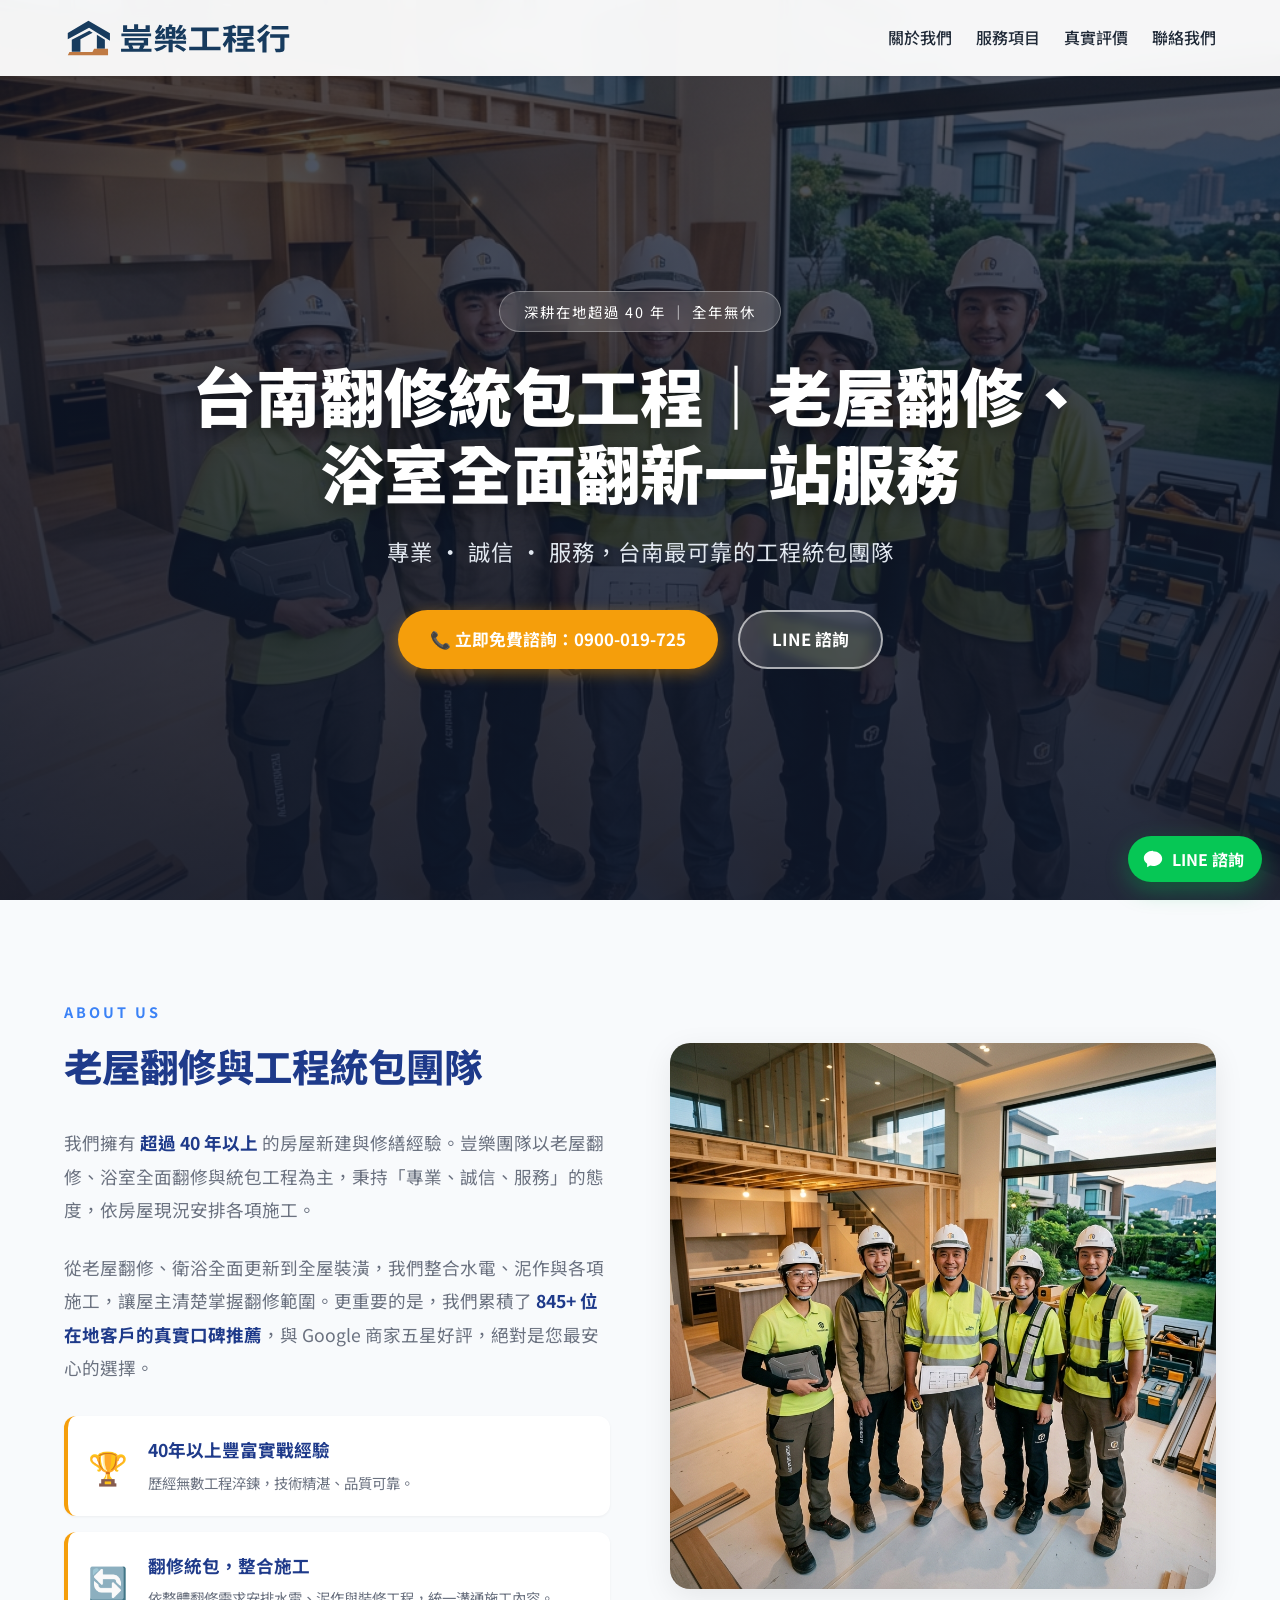
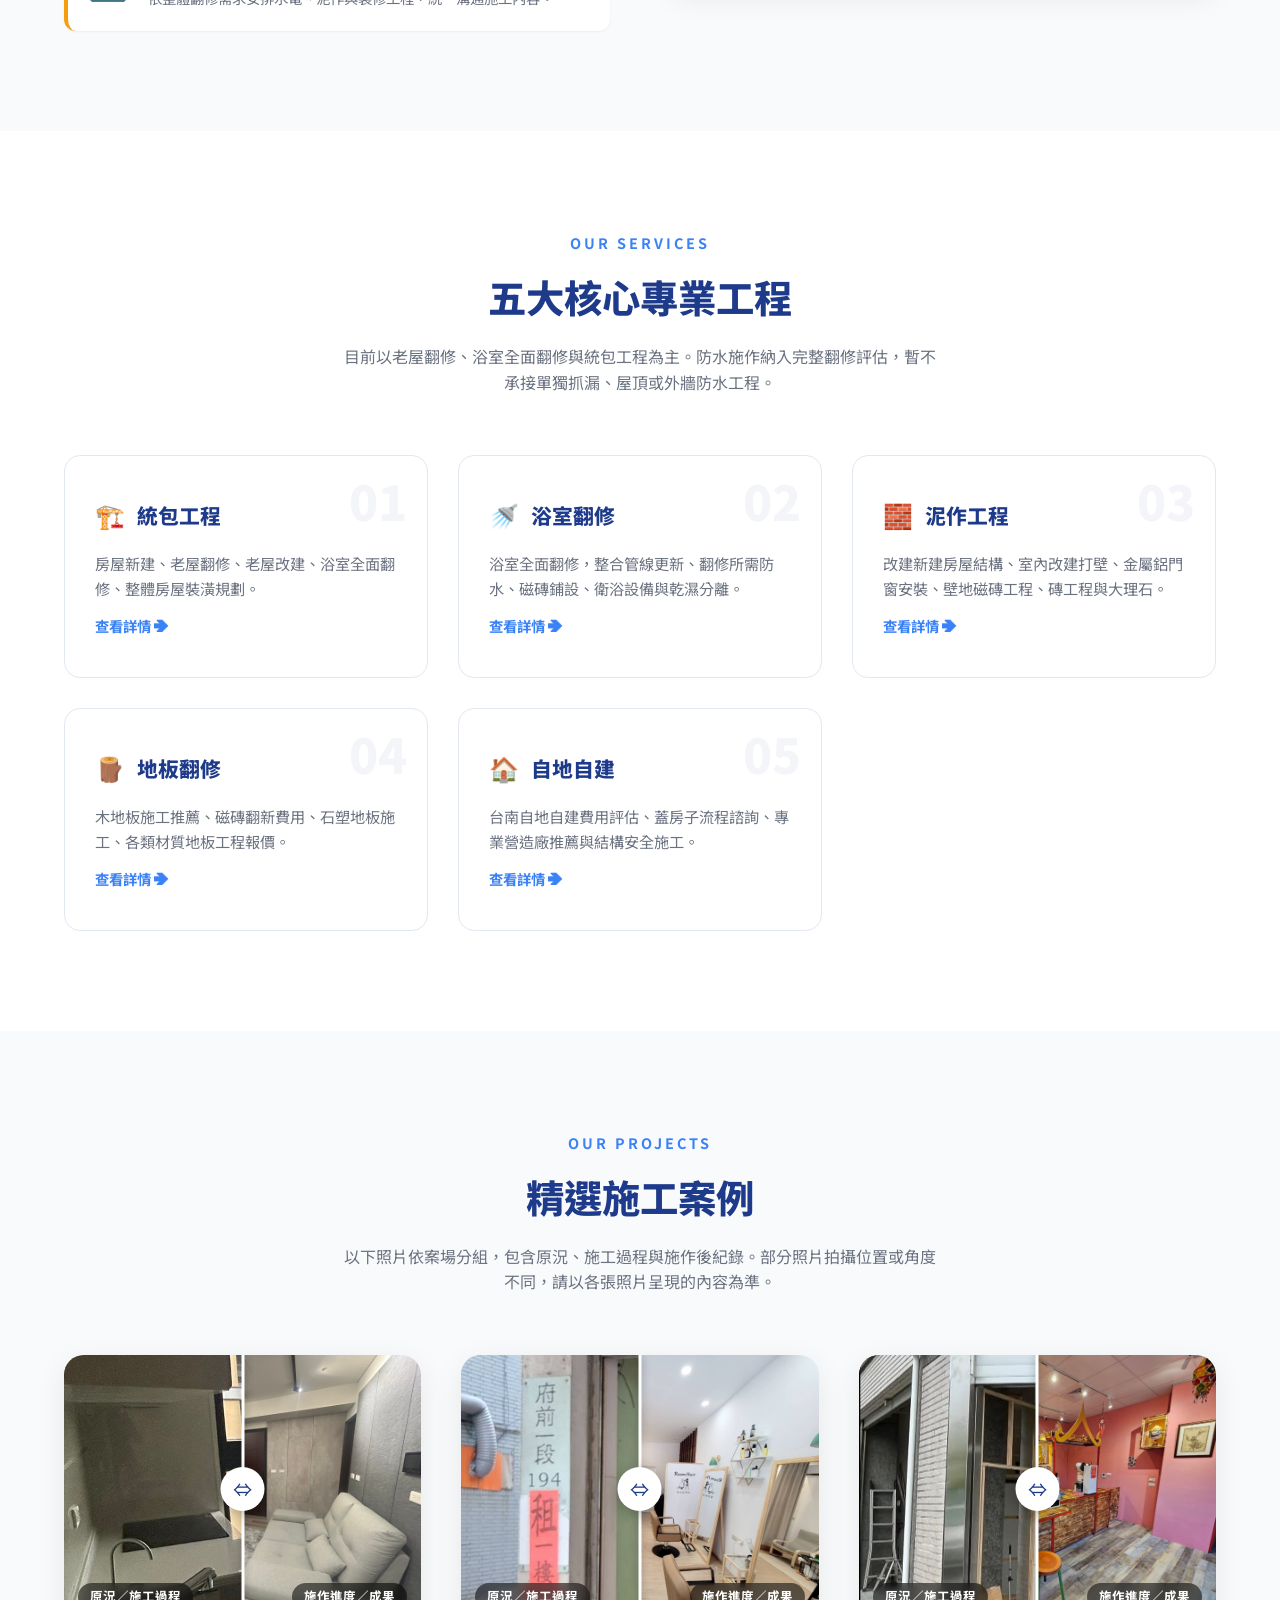
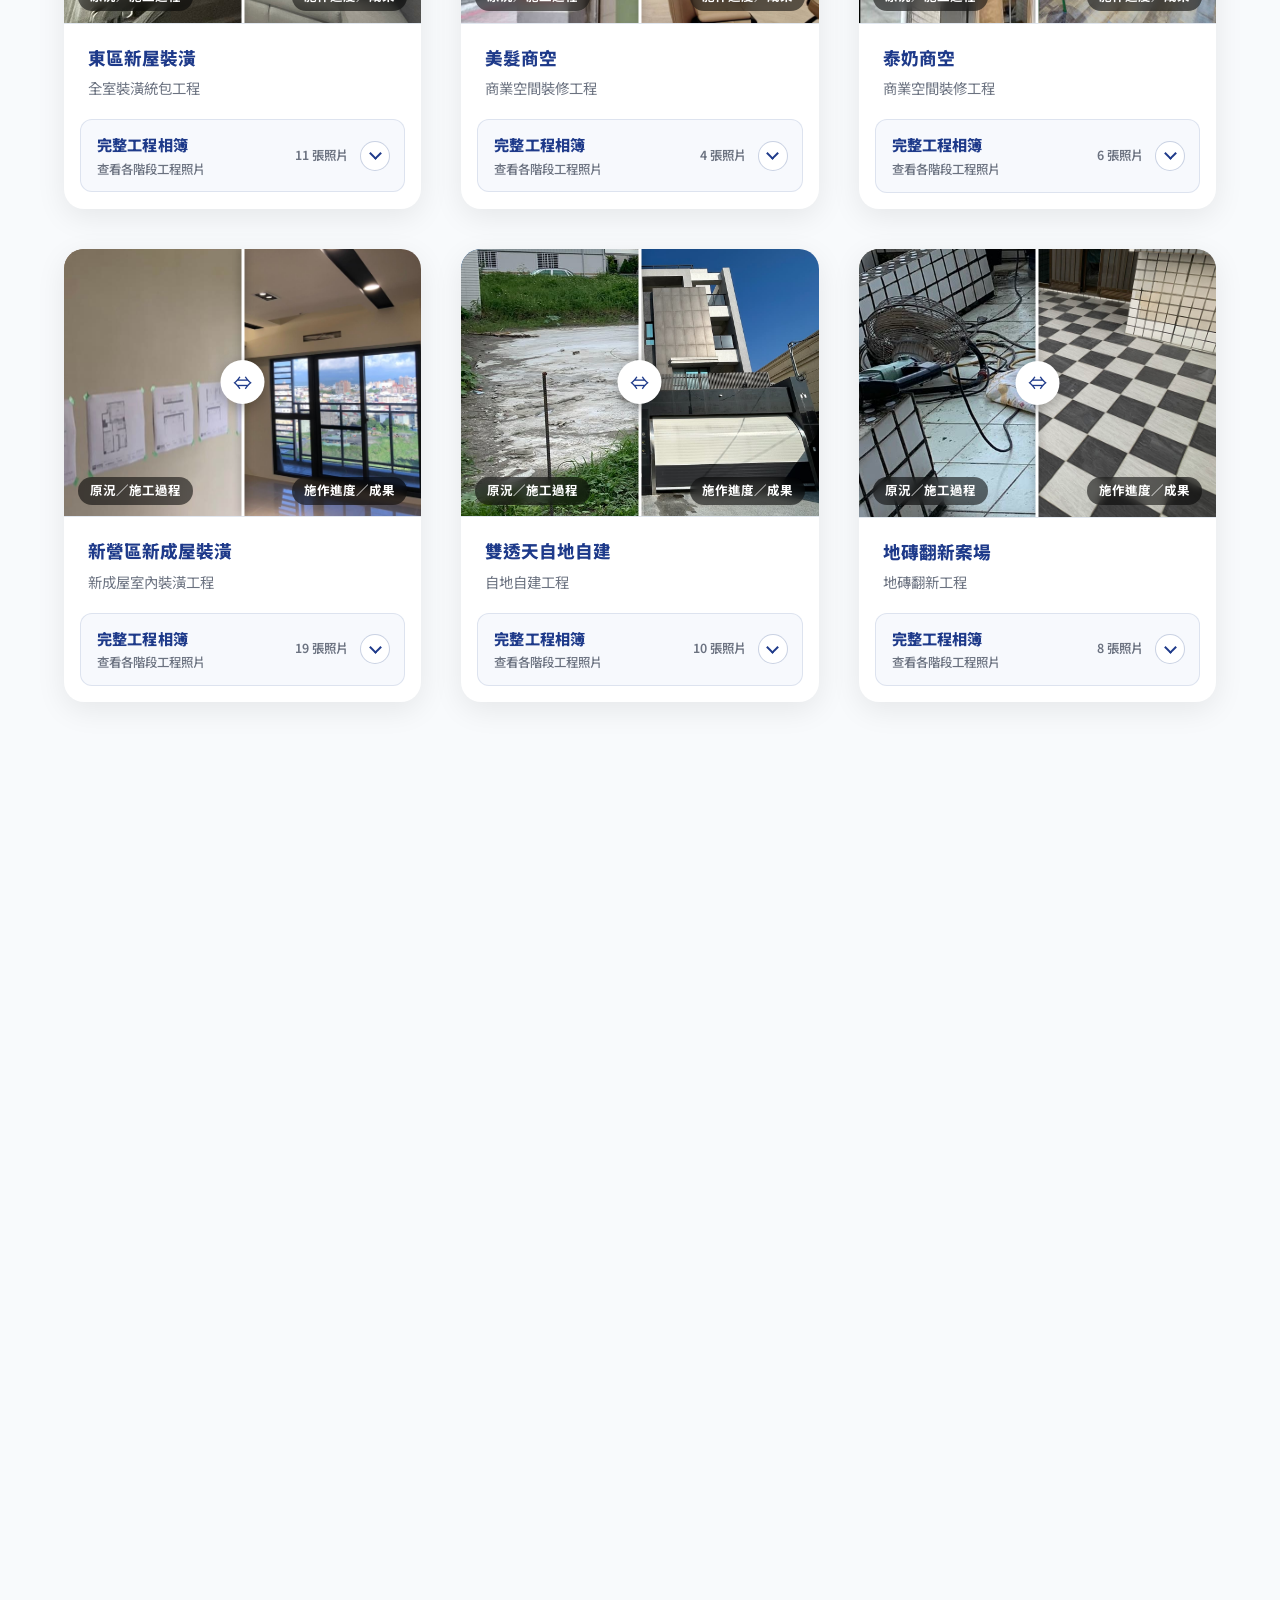
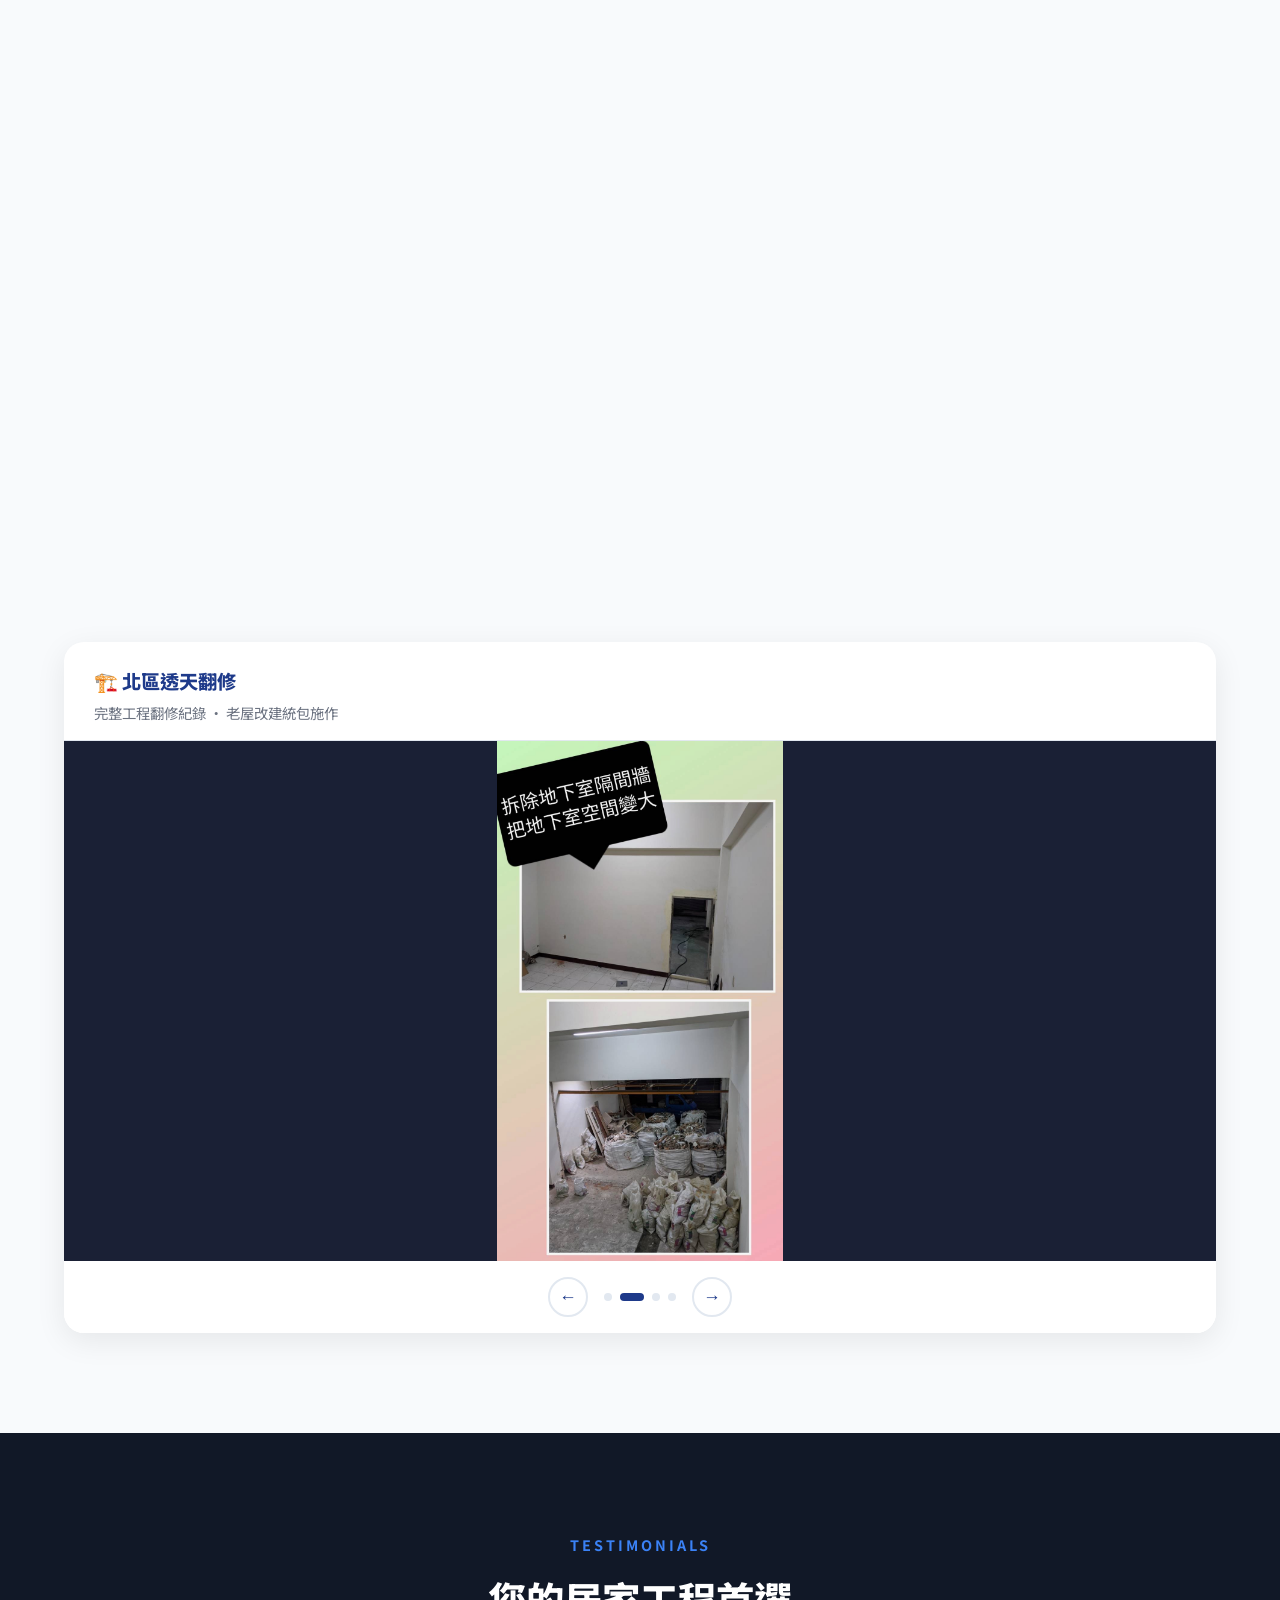
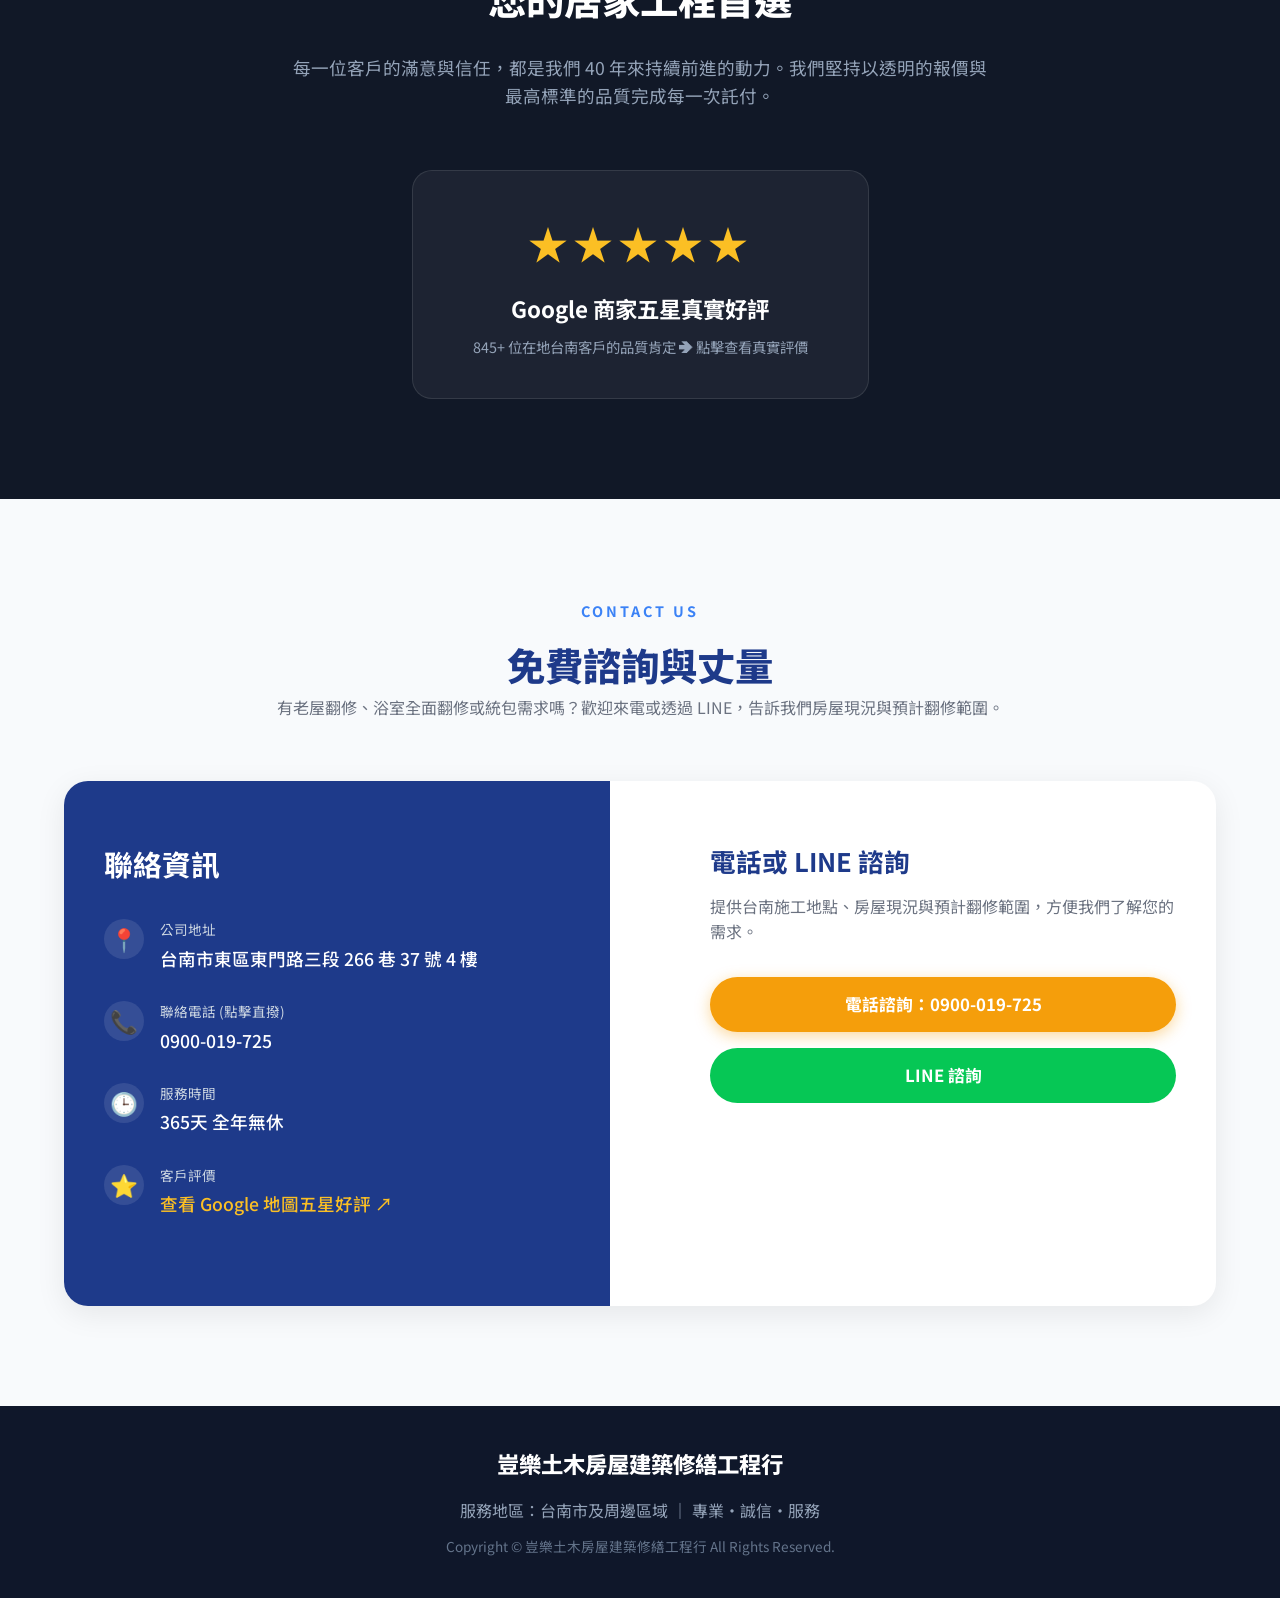
==== commit 5fecc30b: "fix: 套用核准案例照片階段說明與單張圖展示排除" ====
--- a/index.html
+++ b/index.html
@@ -150,7 +150,7 @@
       <div class="section-header fade-up">
         <span class="tag">OUR PROJECTS</span>
         <h2>精選施工案例</h2>
-        <p style="color: var(--text-muted); max-width: 600px; margin: 16px auto 0;">每一個案例都是我們用心與技術的最佳見證，拖曳滑桿即可對比施工前後差異；展開卡片即可瀏覽完整工程照片。</p>
+        <p style="color: var(--text-muted); max-width: 600px; margin: 16px auto 0;">以下照片依案場分組，包含原況、施工過程與施作後紀錄。部分照片拍攝位置或角度不同，請以各張照片呈現的內容為準。</p>
       </div>
 
       <!-- 施工前後比較器與完整工程相簿由 project-gallery.js 載入 -->
